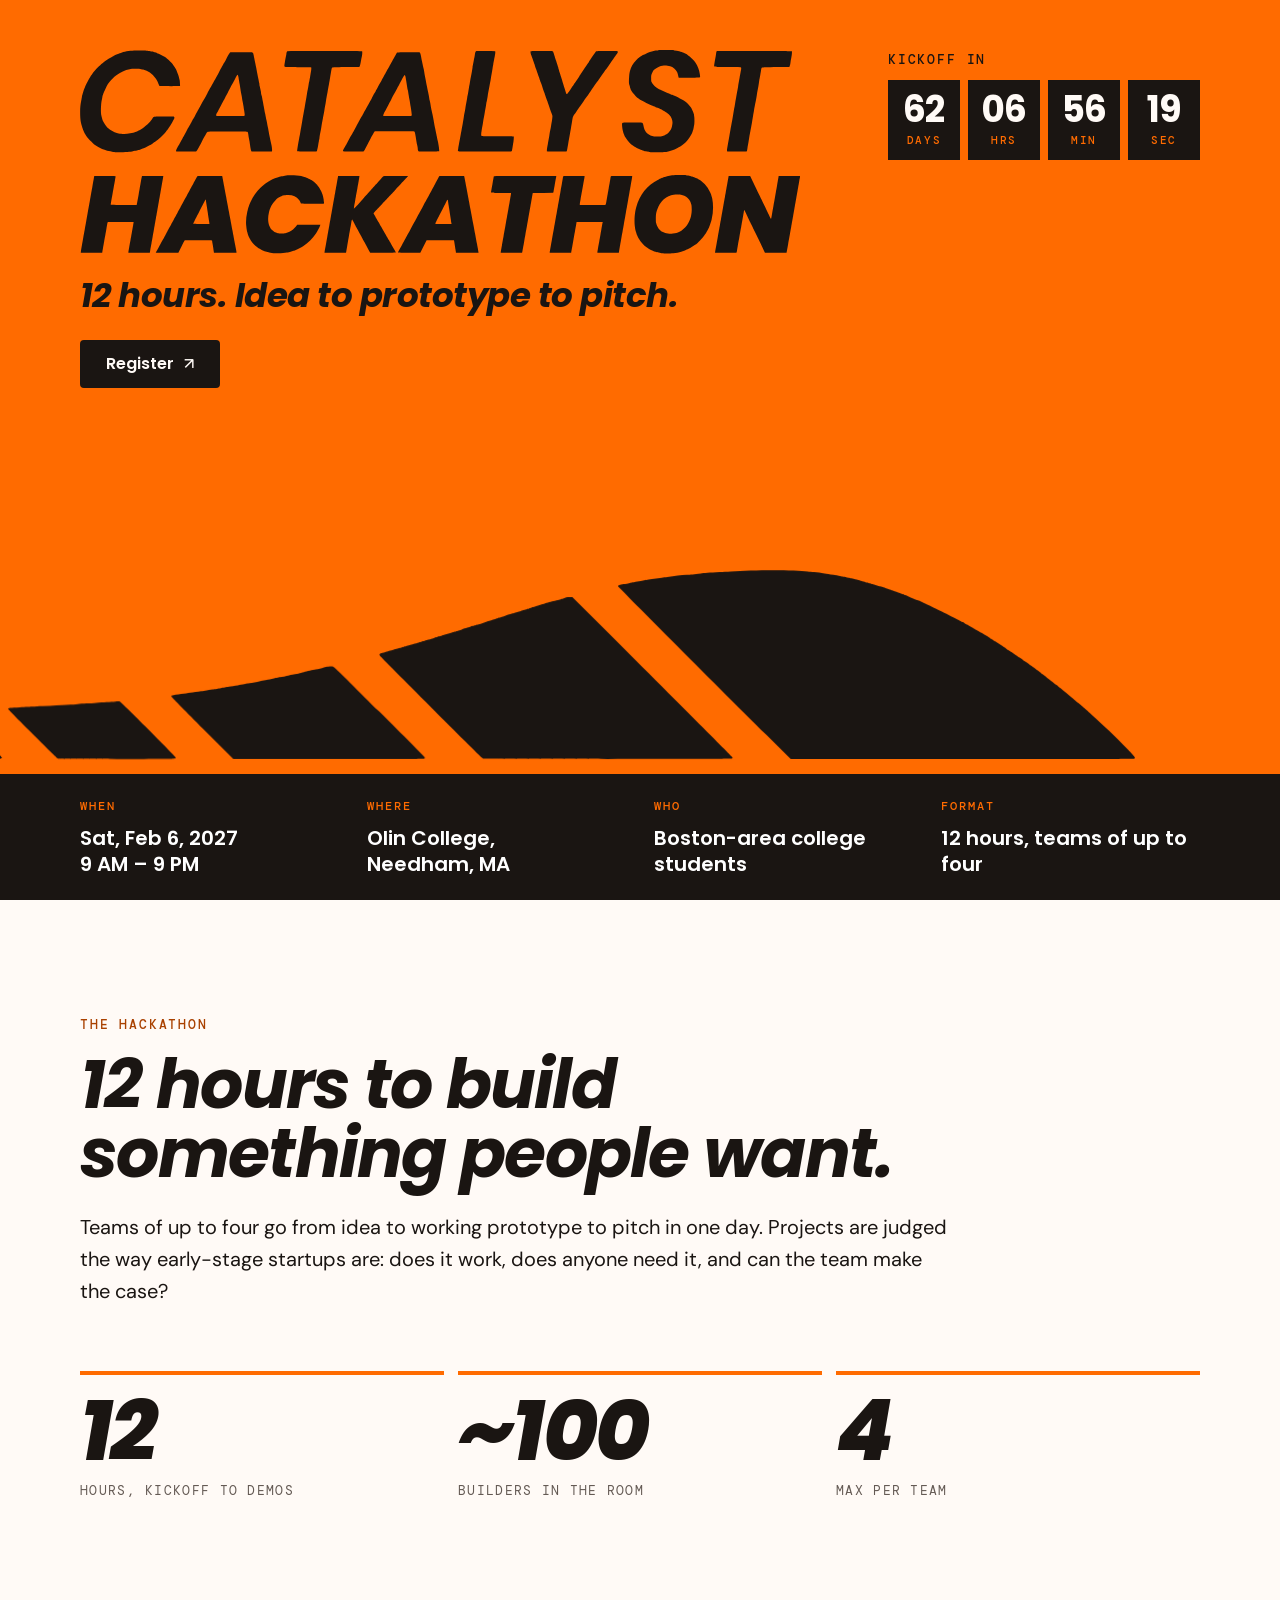
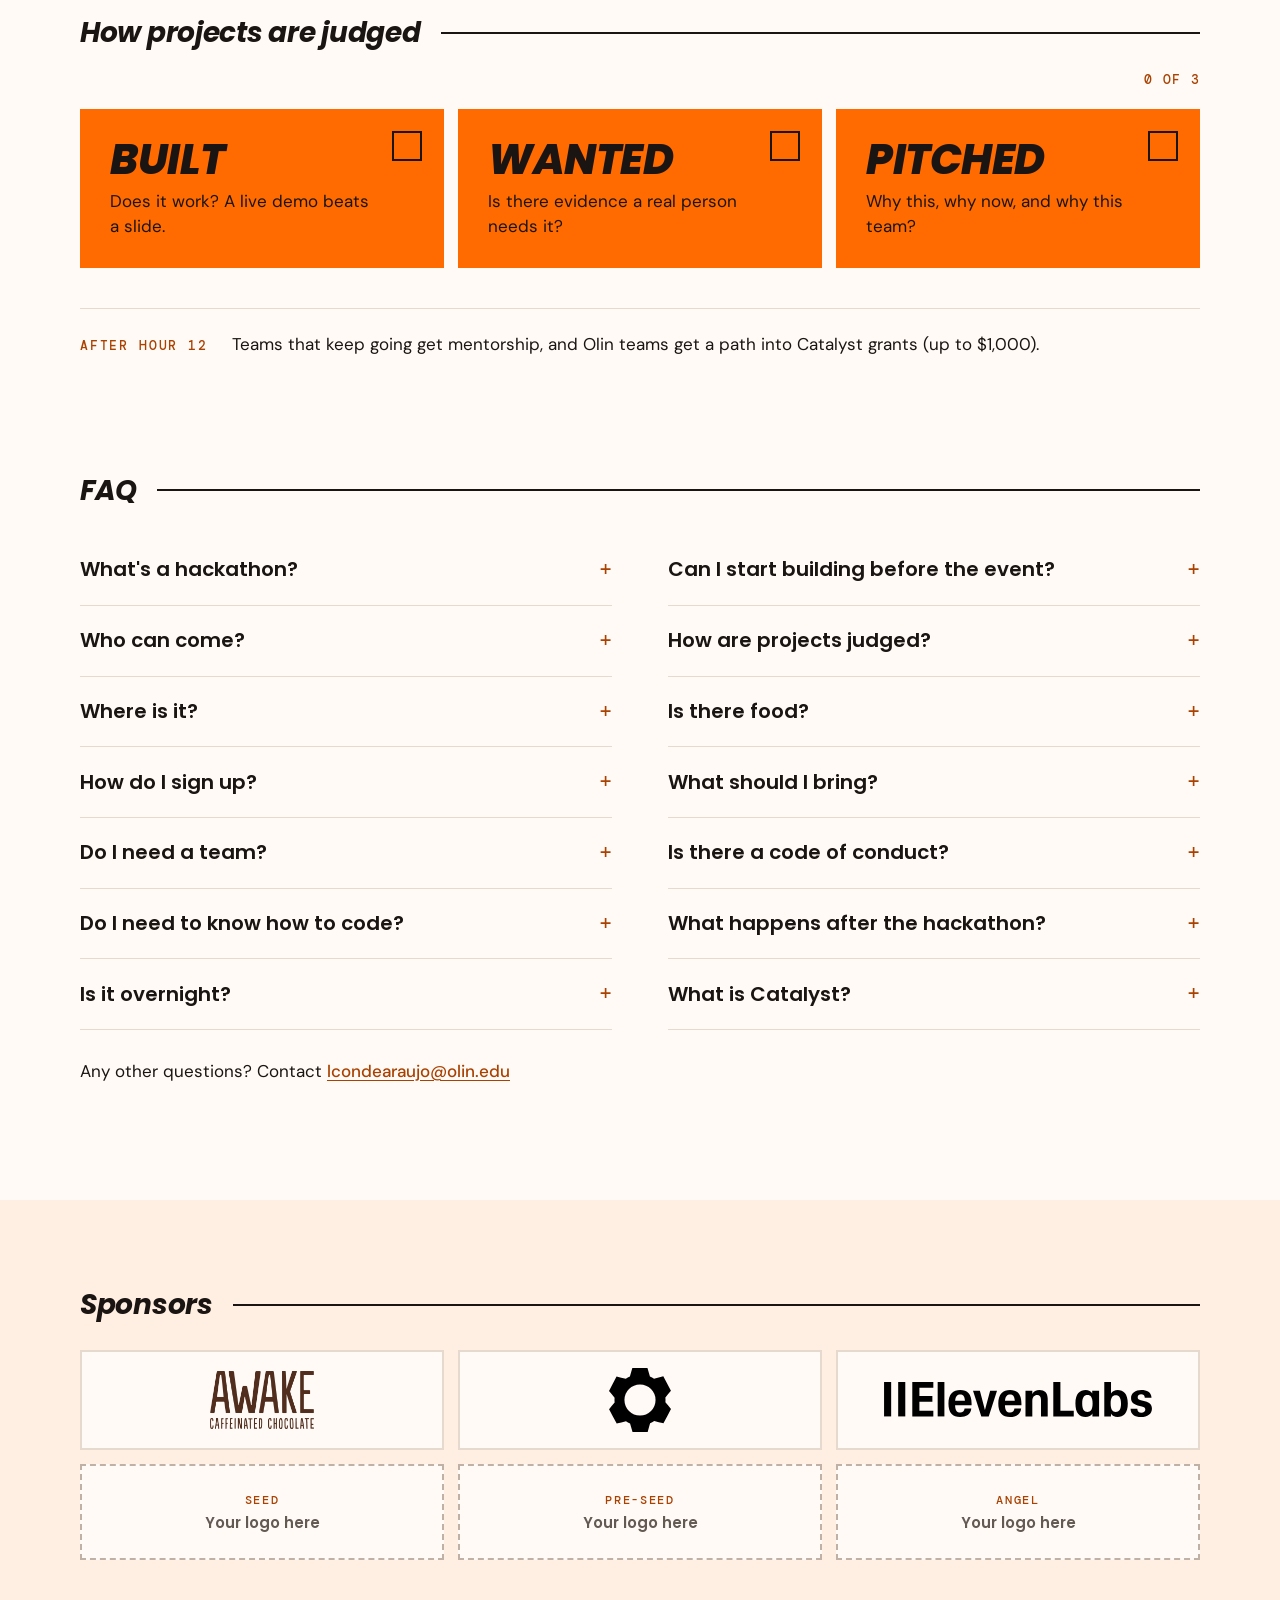
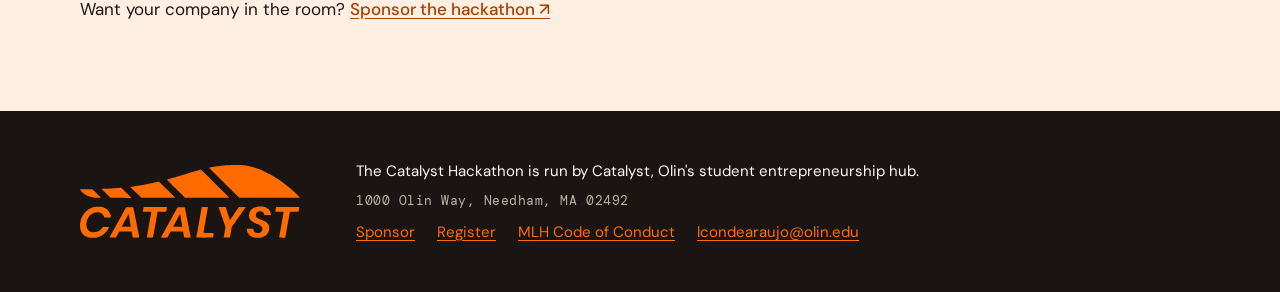
==== hackathon/index.html @ 4ffa0c04 "Sync hackathon folder with catalyst-hack repo Brings in the Oct 15 updates (new sponsors, sponsorshi" ====
<!doctype html>
<html lang="en" class="no-js">
<head>
<meta charset="utf-8">
<script>document.documentElement.classList.remove("no-js");document.documentElement.classList.add("js")</script>
<meta name="viewport" content="width=device-width, initial-scale=1, viewport-fit=cover">
<title>Catalyst Hackathon</title>
<meta name="description" content="Catalyst's first hackathon: 12 hours at Olin College to go from idea to prototype to pitch. Saturday, Feb 6, 2027 in Needham, MA.">
<meta name="theme-color" content="#FF6B00">
<meta property="og:type" content="website">
<meta property="og:title" content="Catalyst Hackathon · Feb 6, 2027 · Olin College">
<meta property="og:description" content="12 hours. Idea to prototype to pitch. Catalyst's first hackathon for Boston-area college students.">
<meta property="og:image" content="https://rcyaon.github.io/catalyst/hackathon/assets/og.png">
<meta name="twitter:card" content="summary_large_image">
<link rel="icon" href="assets/favicon.svg" type="image/svg+xml">
<link rel="apple-touch-icon" href="assets/apple-touch-icon.png">
<link rel="preconnect" href="https://fonts.googleapis.com">
<link rel="preconnect" href="https://fonts.gstatic.com" crossorigin>
<link rel="stylesheet" href="https://fonts.googleapis.com/css2?family=DM+Mono:wght@400;500&family=DM+Sans:opsz,wght@9..40,400;9..40,500;9..40,700&family=Poppins:ital,wght@0,600;0,700;1,600;1,700;1,800&display=swap">
<link rel="stylesheet" href="styles.css">
</head>
<body>
<svg width="0" height="0" style="position:absolute" aria-hidden="true"><symbol id="arc" viewBox="0 0 1799 272"><path fill-rule="evenodd" d="M133.2 271.5C132.4 271.3 130.0 271.1 127.8 271.1C125.7 271.0 122.4 270.8 120.6 270.5C118.8 270.3 115.3 269.8 113.0 269.5C110.7 269.2 107.8 268.8 106.8 268.5C105.7 268.3 103.4 267.8 101.8 267.5C98.4 266.8 95.0 266.1 92.8 265.5C91.9 265.3 90.2 264.8 89.0 264.5C87.8 264.2 86.2 263.7 85.5 263.5C84.8 263.3 83.2 262.8 82.0 262.5C79.1 261.7 74.0 260.1 72.8 259.5C72.2 259.3 70.4 258.6 68.8 258.0C65.4 256.8 52.2 250.3 48.2 248.0C46.9 247.2 45.4 246.3 45.0 246.1C43.0 245.3 33.1 238.3 27.5 233.8C19.2 227.2 9.9 217.6 4.8 210.5C1.8 206.3 -0.3 202.1 0.3 201.5C1.4 200.4 15.1 200.0 55.3 200.0L97.8 200.0L99.8 201.6C103.5 204.7 156.0 256.6 164.7 265.8C170.5 272.0 170.6 272.0 150.8 271.9C142.0 271.9 134.1 271.7 133.2 271.5ZM249.0 271.5C249.0 271.2 248.7 271.0 248.3 271.0C247.9 271.0 232.9 256.3 214.9 238.4C181.8 205.3 177.0 200.4 177.0 199.6C177.0 198.5 180.6 198.1 194.0 197.5C201.8 197.2 210.3 196.9 212.8 196.7C215.2 196.6 221.6 196.2 227.0 196.0C257.9 194.4 271.0 193.7 277.5 193.0C280.1 192.7 285.7 192.3 290.0 192.0C294.3 191.8 300.8 191.3 304.5 191.0C308.2 190.7 314.7 190.3 319.0 190.0C323.3 189.8 329.0 189.4 331.8 189.2C336.0 188.9 337.0 189.0 338.5 189.8C340.7 190.9 415.4 265.5 417.3 268.4C419.8 272.4 427.9 272.0 333.5 272.0C277.5 272.0 249.0 271.8 249.0 271.5ZM457.9 228.5C434.0 204.5 413.9 184.2 413.2 183.2C412.2 182.0 412.0 181.3 412.4 180.9C413.1 180.2 416.1 179.6 422.2 179.0C427.9 178.4 432.5 177.8 436.5 177.0C439.9 176.4 445.4 175.6 451.0 175.0C453.3 174.7 456.8 174.3 458.8 174.0C465.2 173.0 468.2 172.5 471.2 172.0C472.9 171.7 475.7 171.3 477.5 171.0C479.3 170.7 481.9 170.3 483.2 170.0C484.6 169.8 487.2 169.3 489.0 169.0C490.8 168.7 493.5 168.2 495.0 168.0C498.1 167.5 503.2 166.7 507.8 166.0C510.7 165.5 513.1 165.0 518.5 164.0C520.0 163.7 522.7 163.3 524.5 163.0C528.9 162.4 534.3 161.3 540.0 160.0C541.2 159.7 544.6 159.1 547.5 158.5C552.5 157.6 555.1 157.0 559.8 155.9C560.9 155.7 563.1 155.3 564.8 155.0C566.4 154.8 569.0 154.3 570.5 154.0C572.0 153.7 574.3 153.2 575.5 153.0C576.7 152.7 578.8 152.3 580.0 152.0C582.1 151.5 584.0 151.1 590.1 150.0C591.6 149.8 593.6 149.3 594.8 149.0C595.9 148.7 597.6 148.2 598.8 148.0C599.9 147.7 601.6 147.3 602.8 147.0C606.9 145.8 616.0 143.8 619.8 143.2C623.1 142.6 629.1 141.2 630.8 140.5C633.0 139.5 642.2 138.5 644.7 138.9C646.5 139.1 651.6 144.1 711.2 203.6C746.8 239.0 776.1 268.6 776.5 269.2C777.0 270.2 777.0 270.6 776.5 271.2C775.9 271.9 761.4 272.0 638.6 272.0L501.2 272.0L457.9 228.5ZM860.9 271.6C860.8 271.4 859.9 270.6 858.9 269.9C856.1 267.8 713.6 125.5 712.4 123.6C710.6 120.7 711.5 120.1 720.0 118.0C722.0 117.5 728.9 115.7 731.4 115.0C732.3 114.7 733.7 114.3 734.6 114.0C735.5 113.8 736.8 113.4 737.5 113.2C738.2 113.1 739.2 112.7 739.8 112.5C740.3 112.3 741.8 111.8 743.0 111.5C744.2 111.2 745.8 110.7 746.5 110.5C747.2 110.3 748.8 109.8 750.0 109.5C751.2 109.1 753.5 108.5 755.0 108.0C756.5 107.5 758.9 106.8 760.2 106.5C763.3 105.8 766.3 105.0 768.0 104.5C768.7 104.3 770.3 103.8 771.5 103.5C772.7 103.2 774.2 102.7 774.8 102.5C775.3 102.3 777.4 101.6 779.5 101.0C787.4 98.6 789.8 97.9 790.8 97.5C791.3 97.3 792.8 96.8 794.0 96.5C795.2 96.2 796.8 95.7 797.5 95.5C798.2 95.3 799.6 94.9 800.8 94.6C802.4 94.1 813.5 90.8 817.5 89.5C818.2 89.3 819.8 88.8 821.0 88.5C823.7 87.8 824.5 87.5 830.0 85.6C832.3 84.8 835.9 83.6 838.0 83.0C840.1 82.4 842.2 81.7 842.8 81.5C843.3 81.3 844.8 80.8 846.0 80.5C847.2 80.2 848.8 79.7 849.5 79.5C850.2 79.3 851.8 78.8 853.0 78.5C856.0 77.6 858.8 76.8 861.2 75.9C862.4 75.5 864.1 74.9 865.2 74.5C866.4 74.2 867.7 73.8 868.2 73.5C869.4 73.1 874.6 71.5 878.0 70.5C879.2 70.2 880.7 69.7 881.2 69.5C881.8 69.3 883.3 68.8 884.5 68.5C885.7 68.1 889.7 66.9 893.2 65.6C896.8 64.4 900.3 63.3 901.0 63.2C901.7 63.0 902.7 62.7 903.2 62.5C904.2 62.2 905.3 61.8 910.0 60.5C911.2 60.2 913.5 59.5 915.0 59.0C916.5 58.5 918.8 57.9 920.0 57.5C921.2 57.2 922.6 56.7 923.1 56.5C923.6 56.2 924.5 56.0 925.1 56.0C925.8 56.0 926.5 55.8 926.8 55.6C927.0 55.4 928.3 54.9 929.5 54.5C930.7 54.2 932.2 53.7 932.8 53.5C935.8 52.3 946.5 49.0 947.2 49.0C947.7 49.0 948.4 48.8 948.9 48.5C949.4 48.3 951.7 47.6 954.0 47.0C956.3 46.4 959.8 45.5 961.8 44.9C965.4 43.9 967.1 43.4 971.2 42.5C972.6 42.2 974.2 41.7 974.8 41.5C979.2 39.6 981.8 39.0 985.4 39.0L989.2 39.0L1009.1 58.9C1146.6 196.1 1217.6 267.1 1218.7 268.6C1220.0 270.3 1220.0 270.6 1219.3 271.2C1218.7 271.9 1199.4 272.0 1039.8 272.0C941.5 272.0 861.0 271.8 860.9 271.6ZM1268.4 237.2C1190.3 159.7 1055.0 24.1 1055.0 23.3C1055.0 22.1 1057.2 21.2 1063.0 20.3C1065.9 19.8 1069.3 19.2 1070.5 18.9C1071.7 18.7 1073.8 18.3 1075.0 18.0C1076.2 17.8 1078.6 17.3 1080.2 17.0C1083.5 16.3 1086.1 15.9 1091.0 15.0C1092.8 14.7 1095.5 14.2 1097.0 14.0C1101.7 13.2 1111.1 11.8 1117.8 11.0C1120.0 10.7 1123.5 10.3 1125.8 10.0C1136.3 8.7 1145.9 7.6 1153.8 7.0C1159.4 6.6 1164.1 6.1 1174.0 5.0C1178.2 4.5 1186.3 3.9 1201.2 3.0C1205.4 2.7 1212.3 2.3 1216.8 2.0C1251.1 -0.3 1309.1 -0.3 1328.0 2.0C1330.1 2.3 1334.1 2.7 1337.0 3.0C1342.2 3.5 1346.4 4.1 1352.2 5.0C1355.3 5.5 1359.2 6.1 1364.8 7.0C1367.6 7.4 1371.2 8.1 1376.0 9.0C1377.2 9.3 1379.2 9.6 1380.2 9.8C1381.3 9.9 1382.7 10.3 1383.2 10.5C1383.8 10.7 1385.3 11.0 1386.5 11.2C1387.7 11.3 1389.7 11.7 1390.8 12.0C1395.7 13.2 1397.0 13.5 1400.8 14.5C1403.0 15.1 1405.5 15.8 1406.5 16.1C1407.5 16.4 1408.9 16.7 1409.6 16.8C1410.4 17.0 1411.1 17.3 1411.3 17.6C1411.4 17.8 1412.2 18.0 1413.0 18.0C1413.8 18.0 1414.6 18.2 1414.8 18.5C1414.9 18.8 1415.6 19.0 1416.3 19.0C1416.9 19.0 1418.0 19.2 1418.6 19.4C1419.2 19.7 1420.8 20.2 1422.0 20.5C1425.9 21.6 1427.7 22.1 1428.8 22.5C1429.3 22.7 1430.8 23.2 1432.0 23.5C1436.5 24.8 1437.8 25.2 1439.8 26.0C1440.8 26.4 1442.8 27.1 1444.0 27.5C1445.2 27.8 1446.7 28.3 1447.2 28.5C1447.8 28.8 1449.9 29.5 1452.0 30.2C1457.1 31.9 1459.9 32.9 1462.2 34.0C1463.2 34.6 1464.6 35.0 1465.3 35.0C1465.9 35.0 1466.6 35.2 1466.8 35.5C1466.9 35.8 1467.4 36.0 1467.8 36.0C1468.1 36.0 1469.9 36.6 1471.6 37.4C1474.8 38.9 1477.4 40.1 1480.5 41.4C1481.5 41.8 1482.6 42.3 1483.1 42.5C1483.6 42.8 1484.4 43.0 1484.9 43.0C1485.4 43.0 1487.2 43.7 1488.8 44.4C1490.4 45.2 1493.0 46.5 1494.5 47.1C1497.3 48.4 1501.5 50.4 1507.4 53.1C1517.4 57.7 1546.2 72.2 1549.4 74.3C1550.0 74.7 1550.7 75.0 1551.0 75.0C1551.3 75.0 1552.6 75.7 1553.8 76.5C1554.9 77.3 1556.1 78.0 1556.3 78.0C1556.4 78.0 1557.2 78.4 1557.9 78.9C1558.7 79.4 1561.0 80.8 1563.2 82.0C1565.5 83.2 1567.5 84.3 1567.8 84.5C1568.0 84.7 1569.1 85.4 1570.1 85.9C1574.4 88.3 1575.5 89.0 1577.3 90.1C1578.4 90.8 1580.3 91.9 1581.5 92.6C1586.8 95.5 1587.8 96.2 1589.2 97.2C1590.1 97.7 1590.8 98.4 1590.9 98.6C1591.0 98.8 1591.3 99.0 1591.6 99.0C1591.8 99.0 1593.4 99.9 1595.0 101.0C1596.6 102.1 1598.2 103.0 1598.5 103.0C1598.8 103.0 1599.0 103.2 1599.0 103.4C1599.0 103.6 1599.6 104.1 1600.4 104.5C1602.4 105.6 1613.4 112.9 1614.6 114.0C1615.2 114.6 1615.9 115.0 1616.1 115.0C1616.4 115.0 1617.6 115.7 1618.8 116.5C1619.9 117.3 1621.1 118.0 1621.3 118.0C1621.4 118.0 1621.9 118.3 1622.2 118.6C1622.8 119.2 1628.7 123.3 1632.8 126.0C1635.9 128.1 1638.8 130.2 1638.9 130.6C1639.0 130.8 1639.3 131.0 1639.6 131.0C1640.0 131.0 1643.8 133.5 1645.2 134.6C1645.5 134.9 1647.8 136.5 1650.2 138.3C1652.7 140.1 1655.3 142.0 1656.0 142.5C1656.7 143.0 1658.7 144.5 1660.5 145.8C1662.3 147.1 1663.9 148.3 1664.0 148.5C1664.1 148.7 1665.0 149.3 1666.0 150.0C1667.0 150.7 1669.5 152.6 1671.5 154.2C1673.6 155.9 1676.1 157.8 1677.0 158.5C1678.5 159.7 1683.8 163.8 1685.5 165.2C1685.9 165.5 1687.3 166.5 1688.5 167.5C1689.7 168.5 1690.9 169.4 1691.0 169.5C1691.1 169.7 1693.0 171.2 1695.2 173.0C1699.2 176.2 1704.2 180.4 1709.6 185.1C1711.2 186.5 1713.0 188.0 1713.6 188.4C1714.2 188.8 1714.9 189.3 1715.0 189.5C1715.1 189.6 1716.0 190.4 1717.0 191.1C1718.0 191.8 1719.5 193.2 1720.5 194.1C1721.5 195.0 1723.3 196.5 1724.5 197.5C1725.7 198.4 1727.3 199.8 1728.0 200.5C1728.7 201.2 1730.3 202.6 1731.5 203.7C1732.7 204.8 1735.2 207.0 1737.0 208.7C1738.8 210.4 1742.2 213.4 1744.5 215.5C1760.3 229.4 1796.5 265.4 1798.4 269.1C1799.0 270.3 1799.0 270.5 1798.4 271.2C1797.6 271.9 1773.9 272.0 1550.5 272.0L1303.5 272.0L1268.4 237.2Z"/></symbol></svg>
<a class="skip" href="#main">Skip to content</a>

<header class="topbar topbar--reveal" id="topbar">
  <div class="wrap">
    <a class="brand" href="./" aria-label="Catalyst Hackathon home"><img src="assets/catalyst-lockup-horizontal.svg" width="3743" height="272" alt=""></a>
    <nav class="nav" aria-label="Main">
      <button class="nav-toggle js-only" id="nav-toggle" type="button" aria-expanded="false" aria-controls="nav-links"><span class="sr-only">Menu</span><span class="nav-toggle-bars" aria-hidden="true"></span></button>
      <div class="nav-links" id="nav-links">
        <a href="#about">About</a>
        <a href="#judging">Judging</a>
        <a href="#faq">FAQ</a>
        <a href="#sponsors">Sponsors</a>
      </div>
      <a class="btn btn--ink" href="register">Register <span class="arrow-out" aria-hidden="true">↗</span></a>
      <!-- MLH trust badge: if MLH sends you a badge snippet, paste it inside this div. -->
      <div class="mlh-badge-slot"></div>
    </nav>
  </div>
</header>

<main id="main">
  <div class="cover" id="cover">
  <section class="hero" aria-labelledby="hero-title">
    <div class="wrap">
      <div class="hero-copy">
        <h1 class="hero-title" id="hero-title"><img src="assets/hero-title.svg" width="1814" height="516" alt="Catalyst Hackathon"></h1>
        <p class="hero-tag">12 hours. Idea to prototype to pitch.</p>
        <div class="hero-ctas">
          <a class="btn btn--ink" href="register">Register <span class="arrow-out" aria-hidden="true">↗</span></a>
        </div>
      </div>
      <p class="countdown" id="countdown" hidden aria-live="off"></p>
    </div>
    <svg class="hero-track" id="hero-track" viewBox="0 0 1799 272" aria-hidden="true" focusable="false"><path class="tp" style="--i:0" fill-rule="evenodd" d="M133.2 271.5C132.4 271.3 130.0 271.1 127.8 271.1C125.7 271.0 122.4 270.8 120.6 270.5C118.8 270.3 115.3 269.8 113.0 269.5C110.7 269.2 107.8 268.8 106.8 268.5C105.7 268.3 103.4 267.8 101.8 267.5C98.4 266.8 95.0 266.1 92.8 265.5C91.9 265.3 90.2 264.8 89.0 264.5C87.8 264.2 86.2 263.7 85.5 263.5C84.8 263.3 83.2 262.8 82.0 262.5C79.1 261.7 74.0 260.1 72.8 259.5C72.2 259.3 70.4 258.6 68.8 258.0C65.4 256.8 52.2 250.3 48.2 248.0C46.9 247.2 45.4 246.3 45.0 246.1C43.0 245.3 33.1 238.3 27.5 233.8C19.2 227.2 9.9 217.6 4.8 210.5C1.8 206.3 -0.3 202.1 0.3 201.5C1.4 200.4 15.1 200.0 55.3 200.0L97.8 200.0L99.8 201.6C103.5 204.7 156.0 256.6 164.7 265.8C170.5 272.0 170.6 272.0 150.8 271.9C142.0 271.9 134.1 271.7 133.2 271.5Z"/><path class="tp" style="--i:1" fill-rule="evenodd" d="M249.0 271.5C249.0 271.2 248.7 271.0 248.3 271.0C247.9 271.0 232.9 256.3 214.9 238.4C181.8 205.3 177.0 200.4 177.0 199.6C177.0 198.5 180.6 198.1 194.0 197.5C201.8 197.2 210.3 196.9 212.8 196.7C215.2 196.6 221.6 196.2 227.0 196.0C257.9 194.4 271.0 193.7 277.5 193.0C280.1 192.7 285.7 192.3 290.0 192.0C294.3 191.8 300.8 191.3 304.5 191.0C308.2 190.7 314.7 190.3 319.0 190.0C323.3 189.8 329.0 189.4 331.8 189.2C336.0 188.9 337.0 189.0 338.5 189.8C340.7 190.9 415.4 265.5 417.3 268.4C419.8 272.4 427.9 272.0 333.5 272.0C277.5 272.0 249.0 271.8 249.0 271.5Z"/><path class="tp" style="--i:2" fill-rule="evenodd" d="M457.9 228.5C434.0 204.5 413.9 184.2 413.2 183.2C412.2 182.0 412.0 181.3 412.4 180.9C413.1 180.2 416.1 179.6 422.2 179.0C427.9 178.4 432.5 177.8 436.5 177.0C439.9 176.4 445.4 175.6 451.0 175.0C453.3 174.7 456.8 174.3 458.8 174.0C465.2 173.0 468.2 172.5 471.2 172.0C472.9 171.7 475.7 171.3 477.5 171.0C479.3 170.7 481.9 170.3 483.2 170.0C484.6 169.8 487.2 169.3 489.0 169.0C490.8 168.7 493.5 168.2 495.0 168.0C498.1 167.5 503.2 166.7 507.8 166.0C510.7 165.5 513.1 165.0 518.5 164.0C520.0 163.7 522.7 163.3 524.5 163.0C528.9 162.4 534.3 161.3 540.0 160.0C541.2 159.7 544.6 159.1 547.5 158.5C552.5 157.6 555.1 157.0 559.8 155.9C560.9 155.7 563.1 155.3 564.8 155.0C566.4 154.8 569.0 154.3 570.5 154.0C572.0 153.7 574.3 153.2 575.5 153.0C576.7 152.7 578.8 152.3 580.0 152.0C582.1 151.5 584.0 151.1 590.1 150.0C591.6 149.8 593.6 149.3 594.8 149.0C595.9 148.7 597.6 148.2 598.8 148.0C599.9 147.7 601.6 147.3 602.8 147.0C606.9 145.8 616.0 143.8 619.8 143.2C623.1 142.6 629.1 141.2 630.8 140.5C633.0 139.5 642.2 138.5 644.7 138.9C646.5 139.1 651.6 144.1 711.2 203.6C746.8 239.0 776.1 268.6 776.5 269.2C777.0 270.2 777.0 270.6 776.5 271.2C775.9 271.9 761.4 272.0 638.6 272.0L501.2 272.0L457.9 228.5Z"/><path class="tp" style="--i:3" fill-rule="evenodd" d="M860.9 271.6C860.8 271.4 859.9 270.6 858.9 269.9C856.1 267.8 713.6 125.5 712.4 123.6C710.6 120.7 711.5 120.1 720.0 118.0C722.0 117.5 728.9 115.7 731.4 115.0C732.3 114.7 733.7 114.3 734.6 114.0C735.5 113.8 736.8 113.4 737.5 113.2C738.2 113.1 739.2 112.7 739.8 112.5C740.3 112.3 741.8 111.8 743.0 111.5C744.2 111.2 745.8 110.7 746.5 110.5C747.2 110.3 748.8 109.8 750.0 109.5C751.2 109.1 753.5 108.5 755.0 108.0C756.5 107.5 758.9 106.8 760.2 106.5C763.3 105.8 766.3 105.0 768.0 104.5C768.7 104.3 770.3 103.8 771.5 103.5C772.7 103.2 774.2 102.7 774.8 102.5C775.3 102.3 777.4 101.6 779.5 101.0C787.4 98.6 789.8 97.9 790.8 97.5C791.3 97.3 792.8 96.8 794.0 96.5C795.2 96.2 796.8 95.7 797.5 95.5C798.2 95.3 799.6 94.9 800.8 94.6C802.4 94.1 813.5 90.8 817.5 89.5C818.2 89.3 819.8 88.8 821.0 88.5C823.7 87.8 824.5 87.5 830.0 85.6C832.3 84.8 835.9 83.6 838.0 83.0C840.1 82.4 842.2 81.7 842.8 81.5C843.3 81.3 844.8 80.8 846.0 80.5C847.2 80.2 848.8 79.7 849.5 79.5C850.2 79.3 851.8 78.8 853.0 78.5C856.0 77.6 858.8 76.8 861.2 75.9C862.4 75.5 864.1 74.9 865.2 74.5C866.4 74.2 867.7 73.8 868.2 73.5C869.4 73.1 874.6 71.5 878.0 70.5C879.2 70.2 880.7 69.7 881.2 69.5C881.8 69.3 883.3 68.8 884.5 68.5C885.7 68.1 889.7 66.9 893.2 65.6C896.8 64.4 900.3 63.3 901.0 63.2C901.7 63.0 902.7 62.7 903.2 62.5C904.2 62.2 905.3 61.8 910.0 60.5C911.2 60.2 913.5 59.5 915.0 59.0C916.5 58.5 918.8 57.9 920.0 57.5C921.2 57.2 922.6 56.7 923.1 56.5C923.6 56.2 924.5 56.0 925.1 56.0C925.8 56.0 926.5 55.8 926.8 55.6C927.0 55.4 928.3 54.9 929.5 54.5C930.7 54.2 932.2 53.7 932.8 53.5C935.8 52.3 946.5 49.0 947.2 49.0C947.7 49.0 948.4 48.8 948.9 48.5C949.4 48.3 951.7 47.6 954.0 47.0C956.3 46.4 959.8 45.5 961.8 44.9C965.4 43.9 967.1 43.4 971.2 42.5C972.6 42.2 974.2 41.7 974.8 41.5C979.2 39.6 981.8 39.0 985.4 39.0L989.2 39.0L1009.1 58.9C1146.6 196.1 1217.6 267.1 1218.7 268.6C1220.0 270.3 1220.0 270.6 1219.3 271.2C1218.7 271.9 1199.4 272.0 1039.8 272.0C941.5 272.0 861.0 271.8 860.9 271.6Z"/><path class="tp" style="--i:4" fill-rule="evenodd" d="M1268.4 237.2C1190.3 159.7 1055.0 24.1 1055.0 23.3C1055.0 22.1 1057.2 21.2 1063.0 20.3C1065.9 19.8 1069.3 19.2 1070.5 18.9C1071.7 18.7 1073.8 18.3 1075.0 18.0C1076.2 17.8 1078.6 17.3 1080.2 17.0C1083.5 16.3 1086.1 15.9 1091.0 15.0C1092.8 14.7 1095.5 14.2 1097.0 14.0C1101.7 13.2 1111.1 11.8 1117.8 11.0C1120.0 10.7 1123.5 10.3 1125.8 10.0C1136.3 8.7 1145.9 7.6 1153.8 7.0C1159.4 6.6 1164.1 6.1 1174.0 5.0C1178.2 4.5 1186.3 3.9 1201.2 3.0C1205.4 2.7 1212.3 2.3 1216.8 2.0C1251.1 -0.3 1309.1 -0.3 1328.0 2.0C1330.1 2.3 1334.1 2.7 1337.0 3.0C1342.2 3.5 1346.4 4.1 1352.2 5.0C1355.3 5.5 1359.2 6.1 1364.8 7.0C1367.6 7.4 1371.2 8.1 1376.0 9.0C1377.2 9.3 1379.2 9.6 1380.2 9.8C1381.3 9.9 1382.7 10.3 1383.2 10.5C1383.8 10.7 1385.3 11.0 1386.5 11.2C1387.7 11.3 1389.7 11.7 1390.8 12.0C1395.7 13.2 1397.0 13.5 1400.8 14.5C1403.0 15.1 1405.5 15.8 1406.5 16.1C1407.5 16.4 1408.9 16.7 1409.6 16.8C1410.4 17.0 1411.1 17.3 1411.3 17.6C1411.4 17.8 1412.2 18.0 1413.0 18.0C1413.8 18.0 1414.6 18.2 1414.8 18.5C1414.9 18.8 1415.6 19.0 1416.3 19.0C1416.9 19.0 1418.0 19.2 1418.6 19.4C1419.2 19.7 1420.8 20.2 1422.0 20.5C1425.9 21.6 1427.7 22.1 1428.8 22.5C1429.3 22.7 1430.8 23.2 1432.0 23.5C1436.5 24.8 1437.8 25.2 1439.8 26.0C1440.8 26.4 1442.8 27.1 1444.0 27.5C1445.2 27.8 1446.7 28.3 1447.2 28.5C1447.8 28.8 1449.9 29.5 1452.0 30.2C1457.1 31.9 1459.9 32.9 1462.2 34.0C1463.2 34.6 1464.6 35.0 1465.3 35.0C1465.9 35.0 1466.6 35.2 1466.8 35.5C1466.9 35.8 1467.4 36.0 1467.8 36.0C1468.1 36.0 1469.9 36.6 1471.6 37.4C1474.8 38.9 1477.4 40.1 1480.5 41.4C1481.5 41.8 1482.6 42.3 1483.1 42.5C1483.6 42.8 1484.4 43.0 1484.9 43.0C1485.4 43.0 1487.2 43.7 1488.8 44.4C1490.4 45.2 1493.0 46.5 1494.5 47.1C1497.3 48.4 1501.5 50.4 1507.4 53.1C1517.4 57.7 1546.2 72.2 1549.4 74.3C1550.0 74.7 1550.7 75.0 1551.0 75.0C1551.3 75.0 1552.6 75.7 1553.8 76.5C1554.9 77.3 1556.1 78.0 1556.3 78.0C1556.4 78.0 1557.2 78.4 1557.9 78.9C1558.7 79.4 1561.0 80.8 1563.2 82.0C1565.5 83.2 1567.5 84.3 1567.8 84.5C1568.0 84.7 1569.1 85.4 1570.1 85.9C1574.4 88.3 1575.5 89.0 1577.3 90.1C1578.4 90.8 1580.3 91.9 1581.5 92.6C1586.8 95.5 1587.8 96.2 1589.2 97.2C1590.1 97.7 1590.8 98.4 1590.9 98.6C1591.0 98.8 1591.3 99.0 1591.6 99.0C1591.8 99.0 1593.4 99.9 1595.0 101.0C1596.6 102.1 1598.2 103.0 1598.5 103.0C1598.8 103.0 1599.0 103.2 1599.0 103.4C1599.0 103.6 1599.6 104.1 1600.4 104.5C1602.4 105.6 1613.4 112.9 1614.6 114.0C1615.2 114.6 1615.9 115.0 1616.1 115.0C1616.4 115.0 1617.6 115.7 1618.8 116.5C1619.9 117.3 1621.1 118.0 1621.3 118.0C1621.4 118.0 1621.9 118.3 1622.2 118.6C1622.8 119.2 1628.7 123.3 1632.8 126.0C1635.9 128.1 1638.8 130.2 1638.9 130.6C1639.0 130.8 1639.3 131.0 1639.6 131.0C1640.0 131.0 1643.8 133.5 1645.2 134.6C1645.5 134.9 1647.8 136.5 1650.2 138.3C1652.7 140.1 1655.3 142.0 1656.0 142.5C1656.7 143.0 1658.7 144.5 1660.5 145.8C1662.3 147.1 1663.9 148.3 1664.0 148.5C1664.1 148.7 1665.0 149.3 1666.0 150.0C1667.0 150.7 1669.5 152.6 1671.5 154.2C1673.6 155.9 1676.1 157.8 1677.0 158.5C1678.5 159.7 1683.8 163.8 1685.5 165.2C1685.9 165.5 1687.3 166.5 1688.5 167.5C1689.7 168.5 1690.9 169.4 1691.0 169.5C1691.1 169.7 1693.0 171.2 1695.2 173.0C1699.2 176.2 1704.2 180.4 1709.6 185.1C1711.2 186.5 1713.0 188.0 1713.6 188.4C1714.2 188.8 1714.9 189.3 1715.0 189.5C1715.1 189.6 1716.0 190.4 1717.0 191.1C1718.0 191.8 1719.5 193.2 1720.5 194.1C1721.5 195.0 1723.3 196.5 1724.5 197.5C1725.7 198.4 1727.3 199.8 1728.0 200.5C1728.7 201.2 1730.3 202.6 1731.5 203.7C1732.7 204.8 1735.2 207.0 1737.0 208.7C1738.8 210.4 1742.2 213.4 1744.5 215.5C1760.3 229.4 1796.5 265.4 1798.4 269.1C1799.0 270.3 1799.0 270.5 1798.4 271.2C1797.6 271.9 1773.9 272.0 1550.5 272.0L1303.5 272.0L1268.4 237.2Z"/></svg>
  </section>

  <section class="facts" aria-label="Event details">
    <div class="wrap">
      <dl>
        <div><dt>When</dt><dd>Sat, Feb 6, 2027<br>9 AM – 9 PM</dd></div>
        <div><dt>Where</dt><dd>Olin College,<br>Needham, MA</dd></div>
        <div><dt>Who</dt><dd>Boston-area college students</dd></div>
        <div><dt>Format</dt><dd>12 hours, teams of up to four</dd></div>
      </dl>
    </div>
  </section>
  </div>

  <section class="section" id="about" aria-labelledby="about-title">
    <div class="wrap">
      <div class="section-head">
        <p class="eyebrow">The hackathon</p>
        <h2 class="display" id="about-title">12 hours to build something people want.</h2>
        <p class="lead">Teams of up to four go from idea to working prototype to pitch in one day. Projects are judged the way early-stage startups are: does it work, does anyone need it, and can the team make the case?</p>
      </div>

      <ul class="stats">
        <li><strong class="stat-num">12</strong><span class="stat-label">Hours, kickoff to demos</span></li>
        <li><strong class="stat-num">~100</strong><span class="stat-label">Builders in the room</span></li>
        <li><strong class="stat-num">4</strong><span class="stat-label">Max per team</span></li>
      </ul>
    </div>
  </section>

  <section class="section" id="judging" aria-labelledby="judging-title">
    <div class="wrap">
      <h2 class="rule-head" id="judging-title">How projects are judged</h2>
      <div class="gut js-only"><span class="gut-score" id="gut-score" aria-live="polite">0 of 3</span></div>
      <ul class="criteria" id="criteria">
        <li><button class="crit" type="button" aria-pressed="false"><span class="crit-title">Built</span><span class="crit-text">Does it work? A live demo beats a slide.</span><span class="crit-box" aria-hidden="true"><svg viewBox="0 0 24 24"><path d="M4 12.5l5 5L20 6.5"/></svg></span></button></li>
        <li><button class="crit" type="button" aria-pressed="false"><span class="crit-title">Wanted</span><span class="crit-text">Is there evidence a real person needs it?</span><span class="crit-box" aria-hidden="true"><svg viewBox="0 0 24 24"><path d="M4 12.5l5 5L20 6.5"/></svg></span></button></li>
        <li><button class="crit" type="button" aria-pressed="false"><span class="crit-title">Pitched</span><span class="crit-text">Why this, why now, and why this team?</span><span class="crit-box" aria-hidden="true"><svg viewBox="0 0 24 24"><path d="M4 12.5l5 5L20 6.5"/></svg></span></button></li>
      </ul>
      <div class="after">
        <p class="eyebrow">After hour 12</p>
        <p>Teams that keep going get mentorship, and Olin teams get a path into Catalyst grants (up to $1,000).</p>
      </div>
    </div>
  </section>

  <section class="section" id="faq" aria-labelledby="faq-title">
    <div class="wrap">
      <h2 class="rule-head" id="faq-title">FAQ</h2>
      <div class="faq-cols">
        <div class="faq">
          <details><summary>What's a hackathon?</summary><p>A one-day build sprint. You team up, pick a problem, build a working prototype, and demo it at the end. Here that's 12 hours, kickoff to demos.</p></details>
          <details><summary>Who can come?</summary><p>College students in the Boston area. There's room for about 100 builders.</p></details>
          <details><summary>Where is it?</summary><p>Olin College, 1000 Olin Way, Needham, MA 02492. <a href="https://www.google.com/maps/search/?api=1&amp;query=Olin+College+of+Engineering%2C+1000+Olin+Way%2C+Needham%2C+MA+02492" target="_blank" rel="noopener">Get directions</a>.</p></details>
          <details><summary>How do I sign up?</summary><p>Fill out the <a href="register">registration form</a>. We'll email registered builders with details before the event.</p></details>
          <details><summary>Do I need a team?</summary><p>No. Teams form around a problem at kickoff, so you can come solo and find people there. Teams max out at four.</p></details>
          <details><summary>Do I need to know how to code?</summary><p>No. Projects are judged on whether they work, whether someone needs them, and how well the team makes the case. Teams need builders, designers, and people who can talk to users.</p></details>
          <details><summary>Is it overnight?</summary><p>No. It runs 9 AM to 9 PM on Saturday, Feb 6, 2027.</p></details>
        </div>
        <div class="faq">
          <details><summary>Can I start building before the event?</summary><p>Come with ideas, but projects are built during the 12 hours, from kickoff to demos.</p></details>
          <details><summary>How are projects judged?</summary><p>Built, Wanted, Pitched: does it work, does a real person need it, and can your team make the case? Finalists pitch to founders, investors, and sponsor judges.</p></details>
          <details><summary>Is there food?</summary><p>Yes. Food is provided through the day.</p></details>
          <details><summary>What should I bring?</summary><p>A laptop, a charger, and any hardware you want to build with.</p></details>
          <details><summary>Is there a code of conduct?</summary><p>Yes. Everyone at the event follows the <a href="https://github.com/MLH/mlh-policies/blob/main/code-of-conduct.md" target="_blank" rel="noopener">MLH Code of Conduct</a>.</p></details>
          <details><summary>What happens after the hackathon?</summary><p>Teams that keep going get mentorship from Catalyst, and Olin teams get a path into Catalyst grants of up to $1,000.</p></details>
          <details><summary>What is Catalyst?</summary><p>Catalyst is Olin's student-run founder hub. It gives grants up to $1,000, runs mentorship, and hosts workshops on talking to users.</p></details>
        </div>
      </div>
      <p class="faq-more">Any other questions? Contact <a href="mailto:lcondearaujo@olin.edu">lcondearaujo@olin.edu</a></p>
    </div>
  </section>

  <section class="section sponsors" id="sponsors" aria-labelledby="sponsors-title">
    <div class="wrap">
      <h2 class="rule-head" id="sponsors-title">Sponsors</h2>
      <!-- Sponsor wall: when a sponsor confirms, swap a slot's two spans for
           <img src="assets/sponsors/NAME.svg" alt="Company name"> and point the link at their site. -->
      <div class="sponsor-wall">
        <div class="sponsor-row sponsor-row--sm">
          <a class="sponsor-slot sponsor-slot--filled" href="https://awakechocolate.com" target="_blank" rel="noopener"><img src="assets/sponsors/awake-brown.png" width="800" height="439" alt="Awake Caffeinated Chocolate"></a>
          <a class="sponsor-slot sponsor-slot--filled" href="https://www.mechanize.work" target="_blank" rel="noopener" style="padding-block:8px"><img src="assets/sponsors/mechanize.svg" width="300" height="310" alt="Mechanize" style="width:auto;height:80px;max-height:none"></a>
          <a class="sponsor-slot sponsor-slot--filled" href="https://elevenlabs.io" target="_blank" rel="noopener"><img src="assets/sponsors/elevenlabs.svg" width="694" height="90" alt="ElevenLabs"></a>
        </div>
        <div class="sponsor-row sponsor-row--sm">
          <a class="sponsor-slot" href="sponsor"><span class="slot-tier">Seed</span><span class="slot-text">Your logo here</span></a>
          <a class="sponsor-slot" href="sponsor"><span class="slot-tier">Pre-Seed</span><span class="slot-text">Your logo here</span></a>
          <a class="sponsor-slot" href="sponsor"><span class="slot-tier">Angel</span><span class="slot-text">Your logo here</span></a>
        </div>
      </div>
      <p class="faq-more">Want your company in the room? <a href="sponsor.html">Sponsor the hackathon ↗</a></p>
    </div>
  </section>
</main>

<footer class="footer">
  <div class="wrap">
    <img src="assets/catalyst-lockup-orange.svg" width="1800" height="604" alt="Catalyst">
    <div class="footer-meta">
      <p style="margin:0">The Catalyst Hackathon is run by Catalyst, Olin's student entrepreneurship hub.</p>
      <p class="mono" style="margin:0">1000 Olin Way, Needham, MA 02492</p>
      <div class="footer-links">
        <a href="sponsor.html">Sponsor</a>
        <a href="register.html">Register</a>
        <a href="https://github.com/MLH/mlh-policies/blob/main/code-of-conduct.md" target="_blank" rel="noopener">MLH Code of Conduct</a>
        <a href="mailto:lcondearaujo@olin.edu">lcondearaujo@olin.edu</a>
      </div>
    </div>
  </div>
</footer>

<script src="site.js" defer></script>
</body>
</html>
---- hackathon/styles.css ----
/* Catalyst Hackathon
   Layout: a hacker-facing event page (index), the registration form, and the
   sponsorship prospectus (sponsor). Cream pages, an orange cover-style hero
   with the ink "track" (the Catalyst arc, scaled up) and an ink facts band;
   mono labels, italic Poppins display, DM Sans for reading. */
:root {
  color-scheme: light;
  --orange: #FF6B00;        /* brand field */
  --orange-deep: #A94100;   /* orange text on cream */
  --ink: #1A1512;           /* type, track, bands */
  --ink-soft: #645A54;      /* secondary text */
  --cream: #FFFAF6;         /* page */
  --tint: #FFEFE2;          /* soft orange wash */
  --line: #E6D9CE;          /* hairlines on cream */
  --line-strong: #BFB1A6;   /* input borders */
  --white: #FFFFFF;
  --error: #B42318;

  --f-display: "Poppins", "Avenir Next", "Segoe UI", system-ui, sans-serif;
  --f-body: "DM Sans", "Helvetica Neue", Arial, system-ui, sans-serif;
  --f-mono: "DM Mono", ui-monospace, "SFMono-Regular", Menlo, Consolas, monospace;

  --wrap: 1120px;
  --gutter: clamp(16px, 4vw, 40px);
  --radius: 4px;
}

*, *::before, *::after { box-sizing: border-box; }
[hidden] { display: none !important; }
html { -webkit-text-size-adjust: 100%; scroll-behavior: smooth; }
@media (prefers-reduced-motion: reduce) { html { scroll-behavior: auto; } * { transition: none !important; animation: none !important; } }
body {
  margin: 0;
  background: var(--cream);
  color: var(--ink);
  font-family: var(--f-body);
  font-size: 17px;
  line-height: 1.6;
  font-optical-sizing: auto;
}
img, svg { max-width: 100%; }
a { color: inherit; }
:focus-visible { outline: 3px solid var(--orange); outline-offset: 3px; }

.wrap { width: 100%; max-width: calc(var(--wrap) + 2 * var(--gutter)); margin-inline: auto; padding-inline: var(--gutter); }
.sr-only { position: absolute; width: 1px; height: 1px; padding: 0; margin: -1px; overflow: hidden; clip: rect(0 0 0 0); white-space: nowrap; border: 0; }
.skip { position: absolute; left: 12px; top: -60px; z-index: 50; background: var(--ink); color: var(--cream); padding: 10px 14px; border-radius: var(--radius); }
.skip:focus { top: 12px; }

/* ---------- type ---------- */
.eyebrow {
  margin: 0 0 14px;
  font-family: var(--f-mono);
  font-size: 13px;
  font-weight: 500;
  letter-spacing: 0.14em;
  text-transform: uppercase;
  color: var(--orange-deep);
}
.eyebrow--ink { color: var(--ink); }
.display {
  margin: 0;
  font-family: var(--f-display);
  font-style: italic;
  font-weight: 700;
  font-size: clamp(38px, 6vw, 68px);
  line-height: 1.02;
  letter-spacing: -0.025em;
  text-wrap: balance;
}
.rule-head {
  display: flex; align-items: center; gap: 20px;
  margin: 0 0 28px;
  font-family: var(--f-display); font-style: italic; font-weight: 700;
  font-size: clamp(22px, 2.6vw, 28px); line-height: 1.2; letter-spacing: -0.01em;
}
.rule-head::after { content: ""; flex: 1; height: 2px; background: var(--ink); }
.lead { margin: 22px 0 0; max-width: 62ch; font-size: clamp(18px, 1.6vw, 20px); line-height: 1.6; }
.mono { font-family: var(--f-mono); }

/* ---------- buttons ---------- */
.btn {
  display: inline-flex; align-items: center; justify-content: center; gap: 10px;
  min-height: 48px; padding: 12px 24px;
  border: 2px solid var(--ink); border-radius: var(--radius);
  font-family: var(--f-display); font-weight: 600; font-size: 16px; line-height: 1;
  text-decoration: none; cursor: pointer;
  transition: transform .15s ease, background-color .15s ease, color .15s ease;
}
.btn--ink { background: var(--ink); color: var(--cream); }
.btn--ink:hover { background: #000; transform: translateY(-1px); }
.btn--ghost { background: transparent; color: var(--ink); }
.btn--ghost:hover { background: var(--ink); color: var(--cream); }
.btn .arrow { font-family: var(--f-mono); font-weight: 500; }
.btn .arrow-out { font-family: var(--f-body); font-weight: 500; }

/* ---------- top bar ---------- */
.topbar {
  position: sticky; top: env(safe-area-inset-top, 0px); z-index: 20;
  background: var(--cream);
  border-top: 4px solid var(--orange);
  border-bottom: 1px solid var(--line);
}
.topbar .wrap { display: flex; align-items: center; justify-content: space-between; gap: 16px; min-height: 64px; }
.brand { display: inline-flex; align-items: center; gap: 12px; text-decoration: none; font-family: var(--f-mono); font-size: 13px; font-weight: 500; letter-spacing: 0.14em; text-transform: uppercase; white-space: nowrap; }
.brand svg { width: 44px; height: auto; aspect-ratio: 1799 / 272; fill: var(--orange); flex: none; }
.brand img { display: block; width: auto; height: 22px; }
.nav { display: flex; align-items: center; gap: clamp(14px, 2.4vw, 28px); }
.nav a:not(.btn) { font-family: var(--f-mono); font-size: 13px; letter-spacing: 0.1em; text-transform: uppercase; text-decoration: none; color: var(--ink-soft); }
.nav a:not(.btn):hover { color: var(--ink); text-decoration: underline; text-underline-offset: 4px; }
.nav .btn { min-height: 40px; padding: 10px 18px; font-size: 15px; white-space: nowrap; }
.nav-links { display: flex; align-items: center; gap: clamp(14px, 2.4vw, 28px); }
.nav-toggle { display: none; }
.mlh-badge-slot:empty { display: none; }
/* home: the bar stays off-screen over the cover and slides in once the cover has scrolled away (site.js toggles .is-shown) */
.js .topbar--reveal { position: fixed; left: 0; right: 0; transform: translateY(-100%); visibility: hidden; transition: transform .25s ease, visibility 0s .25s; }
.js .topbar--reveal.is-shown { transform: none; visibility: visible; transition: transform .25s ease; }
.section[id] { scroll-margin-top: 69px; }
@media (max-width: 760px) {
  .topbar .wrap { position: relative; }
  .nav { gap: 10px; }
  .nav-toggle { display: inline-grid; place-items: center; order: 2; width: 40px; height: 40px; padding: 0; background: transparent; border: 2px solid var(--ink); border-radius: var(--radius); cursor: pointer; }
  .nav-toggle-bars, .nav-toggle-bars::before, .nav-toggle-bars::after { display: block; width: 18px; height: 2px; background: var(--ink); transition: transform .2s ease, background-color .2s ease; }
  .nav-toggle-bars { position: relative; }
  .nav-toggle-bars::before, .nav-toggle-bars::after { content: ""; position: absolute; left: 0; }
  .nav-toggle-bars::before { top: -6px; }
  .nav-toggle-bars::after { top: 6px; }
  .nav-toggle[aria-expanded="true"] .nav-toggle-bars { background: transparent; }
  .nav-toggle[aria-expanded="true"] .nav-toggle-bars::before { transform: translateY(6px) rotate(45deg); }
  .nav-toggle[aria-expanded="true"] .nav-toggle-bars::after { transform: translateY(-6px) rotate(-45deg); }
  .nav-links { display: none; position: absolute; top: 100%; left: 0; right: 0; flex-direction: column; align-items: stretch; gap: 0; padding: 4px var(--gutter) 12px; background: var(--cream); border-bottom: 2px solid var(--ink); }
  .nav-links.is-open { display: flex; }
  .nav .nav-links a { padding: 14px 0; border-bottom: 1px solid var(--line); color: var(--ink); }
  .nav .nav-links a:last-child { border-bottom: 0; }
}
@media (max-width: 440px) {
  .brand { gap: 8px; font-size: 11px; letter-spacing: 0.08em; }
  .brand img { height: 14px; }
  .brand svg { width: 32px; }
}

/* ---------- hero (cover) ---------- */
/* cover = hero + facts strip, sized so the facts strip lands on the bottom edge of the first screen */
.cover { display: flex; flex-direction: column; min-height: 100svh; }
.hero {
  flex: 1 0 auto;
  position: relative; overflow: hidden;
  background: var(--orange);
  --track-h: min(18.4vw, 21svh, 300px);
  padding-block: clamp(24px, 5.5svh, 64px) calc(var(--track-h) + clamp(16px, 2.4svh, 28px));
}
.hero-copy { position: relative; z-index: 1; max-width: 820px; }
@media (min-width: 900px) {
  .hero .wrap { display: grid; grid-template-columns: minmax(0, 1fr) auto; align-items: start; gap: 40px; }
  .hero .countdown { margin: 0; }
}
.hero-title { margin: 0; max-width: min(820px, 80svh); }
.hero-title img { display: block; width: 100%; height: auto; }
.hero-tag {
  margin: clamp(12px, 2.4svh, 30px) 0 0;
  font-family: var(--f-display); font-style: italic; font-weight: 700;
  font-size: clamp(22px, min(3vw, 4.4svh), 34px); line-height: 1.15; letter-spacing: -0.015em;
}
.hero-ctas { display: flex; flex-wrap: wrap; align-items: center; gap: 14px 22px; margin-top: clamp(14px, 2.8svh, 30px); }
.facts { background: var(--ink); color: var(--white); padding-block: clamp(16px, 2.6svh, 44px); }
.facts dl { display: grid; grid-template-columns: repeat(4, minmax(0, 1fr)); gap: 24px 28px; margin: 0; }
.facts dt { font-family: var(--f-mono); font-size: 12px; font-weight: 500; letter-spacing: 0.16em; text-transform: uppercase; color: var(--orange); }
.facts dd { margin: 8px 0 0; font-family: var(--f-display); font-weight: 600; font-size: clamp(17px, 1.7vw, 20px); line-height: 1.3; }
@media (max-width: 860px) { .facts dl { grid-template-columns: repeat(2, minmax(0, 1fr)); } }

/* ---------- sections ---------- */
.section { padding-block: clamp(64px, 9vw, 120px); }
.section + .section { padding-top: 0; }
.section-head { margin-bottom: clamp(40px, 5vw, 64px); }
.section-intro { margin: -10px 0 28px; max-width: 62ch; color: var(--ink-soft); }

/* by the numbers */
.stats { display: grid; grid-template-columns: repeat(3, minmax(0, 1fr)); gap: 24px 14px; margin: 0; padding: 0; list-style: none; }
.stats li { padding-top: 16px; border-top: 4px solid var(--orange); }
.stat-num { display: block; font-family: var(--f-display); font-style: italic; font-weight: 800; font-size: clamp(36px, 7vw, 84px); line-height: .95; letter-spacing: -0.03em; font-variant-numeric: tabular-nums; }
.stat-label { display: block; margin-top: 10px; font-family: var(--f-mono); font-size: 13px; letter-spacing: 0.1em; text-transform: uppercase; color: var(--ink-soft); }

/* judging */
.after { display: grid; grid-template-columns: auto minmax(0, 1fr); gap: 8px 24px; align-items: baseline; margin-top: 40px; padding-top: 22px; border-top: 1px solid var(--line); }
.after .eyebrow { margin: 0; }
.after p { margin: 0; }
@media (max-width: 560px) { .after { grid-template-columns: minmax(0, 1fr); } }

/* FAQ */
.faq-cols { display: grid; grid-template-columns: repeat(2, minmax(0, 1fr)); gap: 0 56px; align-items: start; }
@media (max-width: 860px) { .faq-cols { grid-template-columns: minmax(0, 1fr); } }
.faq { max-width: 820px; }
.faq a, .faq-more a { color: var(--orange-deep); font-weight: 500; text-underline-offset: 3px; }
.faq-more { margin: 28px 0 0; }
.faq details { border-bottom: 1px solid var(--line); }
.faq summary {
  display: flex; justify-content: space-between; align-items: center; gap: 20px;
  padding: 20px 0; cursor: pointer; list-style: none;
  font-family: var(--f-display); font-weight: 600; font-size: clamp(18px, 1.8vw, 20px); line-height: 1.35;
}
.faq summary::-webkit-details-marker { display: none; }
.faq summary::after { content: "+"; font-family: var(--f-mono); font-size: 22px; font-weight: 400; color: var(--orange-deep); flex: none; transition: transform .2s ease; }
.faq details[open] summary::after { transform: rotate(45deg); }
.faq details p { margin: 0 0 22px; max-width: 64ch; }

/* sponsors */
.sponsors { background: var(--tint); }
.section.sponsors { padding-block: clamp(56px, 7vw, 88px); }
.sponsor-wall { display: grid; gap: 14px; margin: 0 0 36px; }
.sponsor-row { display: grid; grid-template-columns: repeat(3, minmax(0, 1fr)); gap: 14px; }
.sponsor-slot { display: grid; place-content: center; justify-items: center; gap: 4px; min-height: 140px; padding: 16px 12px; text-align: center; text-decoration: none; background: var(--cream); border: 2px dashed var(--line-strong); transition: border-color .15s ease, transform .15s ease, box-shadow .15s ease; }
.sponsor-slot:hover { border-style: solid; border-color: var(--ink); transform: translate(-2px, -2px); box-shadow: 4px 4px 0 var(--orange); }
.sponsor-slot img { display: block; width: auto; height: auto; max-width: 80%; max-height: 72px; }
.sponsor-slot--filled { border-style: solid; border-color: var(--line); }
.sponsor-row--sm .sponsor-slot { min-height: 96px; }
.slot-tier { font-family: var(--f-mono); font-size: 12px; font-weight: 500; letter-spacing: 0.14em; text-transform: uppercase; color: var(--orange-deep); }
.slot-text { font-family: var(--f-display); font-weight: 600; font-size: clamp(14px, 1.8vw, 18px); line-height: 1.25; color: var(--ink-soft); }
.sponsor-row--sm .slot-text { font-size: clamp(13px, 1.5vw, 15px); }
.sponsor-strip { display: grid; grid-template-columns: minmax(0, 1.4fr) minmax(0, 1fr); gap: 24px 56px; align-items: center; }
.sponsor-strip p { margin: 0; max-width: 52ch; font-size: clamp(18px, 1.6vw, 20px); }
.sponsor-ask { display: grid; gap: 14px; justify-items: start; padding: 22px 24px; background: var(--cream); border: 2px solid var(--ink); }
.sponsor-ask strong { font-family: var(--f-display); font-style: italic; font-weight: 700; font-size: 22px; line-height: 1.2; }
@media (max-width: 860px) { .sponsor-strip { grid-template-columns: minmax(0, 1fr); } }
.sponsors .section-head { display: grid; grid-template-columns: minmax(0, 1.6fr) minmax(0, 1fr); gap: 24px 56px; align-items: end; }
.sponsors .section-head p { margin: 0; }
@media (max-width: 860px) { .sponsors .section-head { grid-template-columns: minmax(0, 1fr); } }
.sponsors .section-head--stack { display: block; margin-bottom: 28px; }
.sponsors .section-head--stack .display { margin: 0 0 16px; }
.sponsors .section-head--stack p:last-child { max-width: 62ch; }
.extras { display: grid; grid-template-columns: repeat(3, minmax(0, 1fr)); gap: 24px; margin: 0 0 44px; padding: 0; list-style: none; }
.extras strong { display: block; font-family: var(--f-display); font-weight: 600; font-size: 17px; }
.extras span { font-size: 15px; color: var(--ink-soft); }
@media (max-width: 860px) { .extras { grid-template-columns: repeat(2, minmax(0, 1fr)); } }
.contact-line { display: flex; flex-wrap: wrap; align-items: center; gap: 12px 20px; }
.contact-line .email { color: var(--orange-deep); font-weight: 500; text-underline-offset: 3px; }

/* footer */
.footer { background: var(--ink); color: var(--cream); padding-block: 48px; }
.footer .wrap { display: grid; grid-template-columns: auto minmax(0, 1fr); gap: 28px 56px; align-items: center; }
.footer img { display: block; width: 220px; height: auto; }
.footer-meta { display: grid; gap: 8px; font-size: 15px; }
.footer-meta .mono { font-size: 13px; color: #BDB1A8; letter-spacing: 0.04em; }
.footer-links { display: flex; flex-wrap: wrap; gap: 8px 22px; }
.footer-links a { color: var(--orange); text-underline-offset: 3px; }
@media (max-width: 640px) { .footer .wrap { grid-template-columns: minmax(0, 1fr); } .footer img { width: 180px; } }

/* ---------- registration page ---------- */
.page-head { position: relative; overflow: hidden; background: var(--orange); padding-block: clamp(36px, 5vw, 64px) calc(min(11vw, 150px) + 24px); }
.page-head h1 { margin: 0; font-family: var(--f-display); font-style: italic; font-weight: 800; font-size: clamp(38px, 6vw, 72px); line-height: 1; letter-spacing: -0.025em; text-wrap: balance; }
.page-head p { margin: 14px 0 0; font-family: var(--f-display); font-weight: 600; font-size: clamp(17px, 1.8vw, 21px); }
.page-head .hero-track { left: 18%; width: 92%; max-height: 150px; }
.page-head .hero-title { max-width: min(560px, 100%); }

.reg { display: grid; grid-template-columns: 300px minmax(0, 1fr); gap: clamp(32px, 5vw, 72px); align-items: start; padding-block: clamp(40px, 6vw, 72px) clamp(64px, 8vw, 104px); }
@media (max-width: 900px) { .reg { grid-template-columns: minmax(0, 1fr); } }
.reg-aside { position: sticky; top: calc(env(safe-area-inset-top, 0px) + 92px); }
@media (max-width: 900px) { .reg-aside { position: static; } }
.reg-aside .aside-note .email { display: block; margin-top: 2px; color: var(--cream); font-family: var(--f-mono); font-size: 14px; overflow-wrap: anywhere; }

.form { min-width: 0; }
.form fieldset { margin: 0; padding: 0 0 36px; border: 0; min-width: 0; }
.form fieldset + fieldset { padding-top: 32px; border-top: 1px solid var(--line); }
.form legend { display: flex; align-items: baseline; gap: 14px; padding: 0; margin-bottom: 22px; font-family: var(--f-display); font-style: italic; font-weight: 700; font-size: clamp(22px, 2.4vw, 28px); line-height: 1.2; }
.form legend .step { font-family: var(--f-mono); font-style: normal; font-weight: 500; font-size: 13px; letter-spacing: 0.12em; color: var(--orange-deep); }
.grid { display: grid; grid-template-columns: repeat(2, minmax(0, 1fr)); gap: 20px 20px; }
.grid .full { grid-column: 1 / -1; }
@media (max-width: 600px) { .grid { grid-template-columns: minmax(0, 1fr); } }
.field { display: grid; gap: 6px; min-width: 0; align-content: start; }
.field > label, .group-label { font-weight: 500; font-size: 15px; line-height: 1.35; }
.req { color: var(--orange-deep); margin-left: 2px; }
.opt { color: var(--ink-soft); font-weight: 400; font-size: 13px; margin-left: 6px; }
.hint { margin: 0; font-size: 13px; color: var(--ink-soft); line-height: 1.45; }
.form input[type="text"], .form input[type="email"], .form input[type="tel"], .form input[type="url"], .form select, .form textarea {
  width: 100%; min-height: 48px; padding: 11px 14px;
  font: inherit; font-size: 16px; color: var(--ink);
  background: var(--white); border: 1.5px solid var(--line-strong); border-radius: var(--radius);
  transition: border-color .15s ease, box-shadow .15s ease;
}
.form textarea { min-height: 96px; resize: vertical; line-height: 1.5; }
.form select { appearance: none; padding-right: 40px; background-image: linear-gradient(45deg, transparent 50%, var(--ink) 50%), linear-gradient(135deg, var(--ink) 50%, transparent 50%); background-position: calc(100% - 20px) 21px, calc(100% - 14px) 21px; background-size: 6px 6px; background-repeat: no-repeat; }
.form input:hover, .form select:hover, .form textarea:hover { border-color: var(--ink-soft); }
.form input:focus, .form select:focus, .form textarea:focus { outline: none; border-color: var(--ink); box-shadow: 0 0 0 3px rgba(255, 107, 0, .45); }
.field.has-error input, .field.has-error select, .field.has-error textarea { border-color: var(--error); }
.field-error { margin: 0; font-size: 13px; font-weight: 500; color: var(--error); }
.field-error:empty { display: none; }

.choices { display: flex; flex-wrap: wrap; gap: 10px; }
.choice { position: relative; display: inline-flex; align-items: center; gap: 10px; min-height: 44px; padding: 9px 14px; background: var(--white); border: 1.5px solid var(--line-strong); border-radius: var(--radius); cursor: pointer; font-size: 15px; line-height: 1.3; }
.choice:hover { border-color: var(--ink-soft); }
.choice input { width: 18px; height: 18px; margin: 0; accent-color: var(--orange-deep); flex: none; }
.choice:has(input:checked) { border-color: var(--ink); background: var(--tint); }
.choice:has(input:focus-visible) { outline: 3px solid var(--orange); outline-offset: 2px; }

.agree { display: grid; gap: 14px; }
.agree label { display: grid; grid-template-columns: 22px minmax(0, 1fr); gap: 12px; align-items: start; padding: 16px 18px; background: var(--white); border: 1.5px solid var(--line-strong); border-radius: var(--radius); font-size: 15px; line-height: 1.5; cursor: pointer; }
.agree label:has(input:checked) { border-color: var(--ink); }
.agree input { width: 20px; height: 20px; margin: 2px 0 0; accent-color: var(--orange-deep); }
.agree a { color: var(--orange-deep); font-weight: 500; text-underline-offset: 3px; }
.agree .field-error { margin: -6px 0 0 4px; }
.agree .has-error label { border-color: var(--error); }

.hp { position: absolute !important; left: -10000px !important; width: 1px; height: 1px; overflow: hidden; }

.error-summary { margin: 0 0 28px; padding: 18px 20px; border: 2px solid var(--error); background: #FFF4F2; border-radius: var(--radius); }
.error-summary h2 { margin: 0 0 6px; font-family: var(--f-display); font-weight: 600; font-size: 18px; color: var(--error); }
.error-summary ul { margin: 0; padding-left: 20px; }
.error-summary a { color: var(--error); }

.submit-row { display: flex; flex-wrap: wrap; align-items: center; gap: 14px 20px; padding-top: 8px; }
.submit-row .btn { min-width: 200px; font-size: 17px; min-height: 54px; }
.submit-row .btn[disabled] { opacity: .6; cursor: progress; transform: none; }
.form-status { margin: 0; font-size: 15px; }
.form-status.is-error { color: var(--error); font-weight: 500; }
.preview-note { margin: 0 0 28px; padding: 14px 18px; background: var(--tint); border-left: 4px solid var(--orange); font-size: 15px; }

.done { padding: clamp(28px, 4vw, 44px); background: var(--white); border: 2px solid var(--ink); }
.done .eyebrow { margin-bottom: 10px; }
.done h2 { margin: 0; font-family: var(--f-display); font-style: italic; font-weight: 800; font-size: clamp(32px, 4.4vw, 52px); line-height: 1.02; letter-spacing: -0.02em; }
.done p { margin: 16px 0 0; max-width: 56ch; }
.done-actions { display: flex; flex-wrap: wrap; gap: 12px; margin-top: 26px; }

/* =========================================================
   Interactive pieces
   ========================================================= */
.btn--sm { min-height: 40px; padding: 9px 16px; font-size: 15px; }

/* ---------- hero track + countdown ---------- */
.hero-track {
  position: absolute; left: -9%; bottom: clamp(8px, 1.2vw, 16px);
  width: auto; height: var(--track-h); aspect-ratio: 1799 / 272;
  fill: var(--ink); overflow: visible;
  transform: translateX(var(--px, 0px));
  transition: transform .6s cubic-bezier(.2, .8, .2, 1);
}
@media (min-width: 1640px) { .hero-track { left: -160px; } }
.hero-track .tp { animation: track-in .95s cubic-bezier(.2, .8, .2, 1) both; animation-delay: calc(var(--i) * 85ms + 120ms); }
@keyframes track-in { from { transform: translateX(-320px); opacity: 0; } to { transform: none; opacity: 1; } }

.countdown { position: relative; z-index: 1; display: grid; gap: 10px; justify-items: start; margin: clamp(16px, 2.8svh, 30px) 0 0; font-family: var(--f-mono); font-size: 13px; font-weight: 500; letter-spacing: 0.14em; text-transform: uppercase; }
.countdown .cd-units { display: flex; gap: 8px; }
.cd-unit { display: grid; justify-items: center; gap: 4px; min-width: 72px; padding: 12px 8px 10px; background: var(--ink); color: var(--cream); }
.cd-unit b { font-family: var(--f-display); font-weight: 700; font-size: clamp(26px, 3.4vw, 36px); line-height: 1; letter-spacing: -0.02em; font-variant-numeric: tabular-nums; }
.cd-unit small { font-size: 11px; letter-spacing: 0.14em; color: var(--orange); }
@media (max-width: 400px) { .cd-unit { min-width: 62px; } }
.countdown a { color: inherit; }
.live-dot { display: inline-block; width: 9px; height: 9px; border-radius: 50%; background: var(--ink); margin-right: 8px; animation: pulse 1.4s ease-in-out infinite; }
@keyframes pulse { 50% { opacity: .25; } }

/* ---------- judging gut-check ---------- */
.gut { display: flex; flex-wrap: wrap; align-items: baseline; justify-content: flex-end; gap: 6px 24px; margin: -8px 0 18px; }
.gut-score { font-family: var(--f-mono); font-size: 13px; letter-spacing: 0.1em; text-transform: uppercase; color: var(--orange-deep); font-weight: 500; }
.criteria { display: grid; grid-template-columns: repeat(3, minmax(0, 1fr)); gap: 14px; margin: 0; padding: 0; list-style: none; }
.crit {
  position: relative; display: block; width: 100%; height: 100%; text-align: left; cursor: pointer;
  padding: clamp(22px, 2.6vw, 30px); padding-right: 64px;
  font: inherit; color: var(--ink); background: var(--orange); border: 0; border-radius: 0;
  transition: background-color .25s ease, color .25s ease, transform .15s ease;
}
.crit:hover { transform: translateY(-3px); }
.crit-title { display: block; margin: 0 0 8px; font-family: var(--f-display); font-style: italic; font-weight: 800; font-size: clamp(32px, 3.4vw, 42px); line-height: 1; letter-spacing: -0.01em; text-transform: uppercase; }
.crit-text { display: block; font-size: 17px; line-height: 1.45; }
.crit-box { position: absolute; top: 22px; right: 22px; width: 30px; height: 30px; border: 2.5px solid var(--ink); display: grid; place-items: center; transition: background-color .2s ease; }
.crit-box svg { width: 18px; height: 18px; stroke: var(--orange); stroke-width: 3.2; fill: none; stroke-dasharray: 30; stroke-dashoffset: 30; transition: stroke-dashoffset .3s ease .05s; }
.crit[aria-pressed="true"] { background: var(--ink); color: var(--cream); }
.crit[aria-pressed="true"] .crit-title { color: var(--orange); }
.crit[aria-pressed="true"] .crit-box { border-color: var(--orange); }
.crit[aria-pressed="true"] .crit-box svg { stroke-dashoffset: 0; }
@media (max-width: 760px) { .criteria { grid-template-columns: minmax(0, 1fr); } }

/* ---------- sponsor tier explorer ---------- */
.tier-tabs { display: grid; grid-template-columns: repeat(4, minmax(0, 1fr)); gap: 14px; margin: 0 0 14px; }
.tier {
  display: grid; gap: 4px; align-content: start; padding: 20px 20px 18px; text-align: left; cursor: pointer;
  font: inherit; color: var(--ink); background: var(--cream); border: 2px solid var(--ink); border-radius: 0;
  transition: background-color .2s ease, color .2s ease, transform .15s ease;
}
.tier:hover { transform: translateY(-2px); }
.tier[aria-selected="true"] { background: var(--ink); color: var(--cream); }
.tier-arc { width: 92px; height: auto; aspect-ratio: 1799 / 272; margin-bottom: 8px; }
.tier-arc .bg { fill: #EBCDB6; }
.tier-arc .fg { fill: var(--orange); }
.tier[aria-selected="true"] .tier-arc .bg { fill: #4A3F38; }
.t-name { font-family: var(--f-display); font-style: italic; font-weight: 600; font-size: 18px; }
.t-price { font-family: var(--f-display); font-weight: 700; font-size: clamp(28px, 3vw, 38px); line-height: 1.1; letter-spacing: -0.02em; font-variant-numeric: tabular-nums; }
.t-note { font-family: var(--f-mono); font-size: 12px; letter-spacing: 0.12em; text-transform: uppercase; color: var(--ink-soft); }
.tier[aria-selected="true"] .t-note { color: var(--orange); }
@media (max-width: 860px) { .tier-tabs { grid-template-columns: repeat(2, minmax(0, 1fr)); } }

.tier-panel { background: var(--cream); border: 2px solid var(--ink); padding: clamp(20px, 3vw, 32px); margin-bottom: 44px; }
.tier-sum { display: flex; flex-wrap: wrap; align-items: baseline; justify-content: space-between; gap: 6px 20px; margin: 0 0 20px; }
.tier-sum h3 { margin: 0; font-family: var(--f-display); font-style: italic; font-weight: 700; font-size: clamp(22px, 2.4vw, 28px); }
.tier-sum .price { margin-left: 8px; padding: 3px 9px; vertical-align: 0.15em; font-family: var(--f-mono); font-style: normal; font-weight: 500; font-size: 16px; letter-spacing: 0.04em; background: var(--tint); white-space: nowrap; }
.tier-sum p { margin: 0; font-family: var(--f-mono); font-size: 13px; letter-spacing: 0.08em; text-transform: uppercase; color: var(--orange-deep); }
.perk-cols { display: grid; grid-template-columns: repeat(3, minmax(0, 1fr)); gap: 24px 36px; }
@media (max-width: 860px) { .perk-cols { grid-template-columns: minmax(0, 1fr); } }
.perk-cols h4 { margin: 0 0 6px; padding-bottom: 8px; border-bottom: 2px solid var(--ink); font-family: var(--f-display); font-style: italic; font-weight: 700; font-size: 15px; letter-spacing: 0.04em; text-transform: uppercase; color: var(--orange-deep); }
.perk-cols ul { margin: 0; padding: 0; list-style: none; }
.perk { display: grid; grid-template-columns: 22px minmax(0, 1fr) auto; gap: 10px; align-items: baseline; padding: 9px 0; border-bottom: 1px solid var(--line); font-size: 15px; line-height: 1.4; }
.perk .ic { font-family: var(--f-mono); font-weight: 500; color: var(--orange-deep); }
.perk .val { font-family: var(--f-mono); font-size: 12px; letter-spacing: 0.06em; text-transform: uppercase; background: var(--tint); padding: 2px 7px; white-space: nowrap; }
.perk small { display: block; font-size: 13px; color: var(--ink-soft); }
.perk.no { color: #A89C93; }
.perk.no .ic { color: #C9BDB3; }
.perk.no small { color: #B9AEA6; }
.tier-foot { display: flex; flex-wrap: wrap; align-items: center; justify-content: space-between; gap: 12px 24px; margin: 20px 0 44px; }
.tier-foot p { margin: 0; max-width: 70ch; font-size: 15px; color: var(--ink-soft); }
.sponsor-note { margin: 28px 0 0; max-width: 70ch; }
.sponsor-note + .faq-more { margin-top: 12px; }
.link-btn { padding: 0; border: 0; background: none; font: inherit; font-family: var(--f-mono); font-size: 13px; letter-spacing: 0.1em; text-transform: uppercase; color: var(--ink); text-decoration: underline; text-underline-offset: 4px; cursor: pointer; }
.compare-wrap { overflow-x: auto; margin: -24px 0 44px; background: var(--cream); border: 2px solid var(--ink); }
.compare { width: 100%; min-width: 640px; border-collapse: collapse; font-size: 15px; }
.compare th, .compare td { padding: 10px 14px; border-bottom: 1px solid var(--line); text-align: center; }
.compare th[scope="row"] { text-align: left; font-weight: 400; }
.compare thead th { font-family: var(--f-display); font-style: italic; font-weight: 600; font-size: 16px; border-bottom: 2px solid var(--ink); }
.compare .grp th { text-align: left; font-family: var(--f-display); font-style: italic; font-weight: 700; font-size: 14px; letter-spacing: 0.04em; text-transform: uppercase; color: var(--orange-deep); background: var(--tint); }
.compare td.sel, .compare th.sel { background: var(--tint); }
.compare .ck { color: var(--orange-deep); font-weight: 700; }

/* ---------- registration stepper + badge ---------- */
.stepper { display: grid; grid-template-columns: repeat(5, minmax(0, 1fr)); gap: 4px; margin: 0 0 30px; padding: 0; list-style: none; }
.stepper li { min-width: 0; }
.stepper button { display: grid; gap: 8px; width: 100%; padding: 0; text-align: left; font: inherit; background: none; border: 0; cursor: pointer; color: var(--ink-soft); }
.stepper button:disabled { cursor: default; }
.stepper .bar { height: 10px; background: var(--line); transition: background-color .25s ease; }
.stepper .lbl { font-family: var(--f-mono); font-size: 11px; letter-spacing: 0.1em; text-transform: uppercase; white-space: nowrap; overflow: hidden; text-overflow: ellipsis; }
.stepper .is-done .bar { background: var(--ink); }
.stepper .is-done { color: var(--ink); }
.stepper .is-current .bar { background: var(--orange); }
.stepper .is-current { color: var(--orange-deep); font-weight: 500; }
@media (max-width: 520px) { .stepper .lbl { display: none; } .stepper .is-current .lbl { display: block; position: absolute; left: 0; bottom: 0; } .stepper { position: relative; padding-bottom: 22px; } }
.js .form .form-step:not(.is-current) { display: none; }
.js .form fieldset + fieldset { padding-top: 0; border-top: 0; }
.step-nav { display: flex; flex-wrap: wrap; align-items: center; justify-content: space-between; gap: 12px; margin-top: 30px; padding-top: 22px; border-top: 1px solid var(--line); }
.step-nav .btn--ink { margin-left: auto; }
.no-js .js-only { display: none !important; }

.badge {
  position: relative; margin: 0 0 18px; background: var(--cream); color: var(--ink);
  border: 2px solid var(--ink); box-shadow: 6px 6px 0 var(--ink); overflow: hidden;
  transform: rotate(-1.2deg); transition: transform .3s ease;
}
.badge:hover { transform: rotate(0deg); }
.badge-top { position: relative; display: flex; align-items: center; justify-content: space-between; gap: 10px; padding: 26px 16px 12px; background: var(--orange); }
.badge-top::before { content: ""; position: absolute; top: 9px; left: 50%; width: 38px; height: 8px; margin-left: -19px; border-radius: 6px; background: var(--cream); box-shadow: inset 0 0 0 2px var(--ink); }
.badge-top svg { width: 64px; height: auto; aspect-ratio: 1799 / 272; fill: var(--cream); flex: none; }
.badge-top span { font-family: var(--f-mono); font-size: 11px; font-weight: 500; letter-spacing: 0.12em; text-transform: uppercase; }
.badge-body { padding: 16px 16px 14px; min-height: 168px; }
.badge-role { font-family: var(--f-mono); font-size: 11px; letter-spacing: 0.18em; text-transform: uppercase; color: var(--orange-deep); font-weight: 500; }
.badge-name { margin: 4px 0 0; font-family: var(--f-display); font-style: italic; font-weight: 800; font-size: 28px; line-height: 1.05; letter-spacing: -0.02em; overflow-wrap: anywhere; }
.badge-school { margin: 6px 0 0; font-weight: 500; font-size: 14px; line-height: 1.35; overflow-wrap: anywhere; }
.badge-tags { display: flex; flex-wrap: wrap; gap: 5px; margin-top: 10px; }
.badge-tags span { font-family: var(--f-mono); font-size: 10.5px; letter-spacing: 0.06em; text-transform: uppercase; padding: 3px 6px; background: var(--ink); color: var(--cream); }
.badge .placeholder { color: #B9AEA6; }
.badge-foot { display: flex; justify-content: space-between; gap: 8px; padding: 10px 16px; border-top: 2px dashed var(--line-strong); font-family: var(--f-mono); font-size: 11px; letter-spacing: 0.1em; text-transform: uppercase; color: var(--ink-soft); }
.badge-stamp {
  position: absolute; right: 14px; bottom: 10px; padding: 6px 10px; border: 3px solid var(--orange-deep); color: var(--orange-deep);
  font-family: var(--f-display); font-style: italic; font-weight: 800; font-size: 20px; letter-spacing: 0.02em; text-transform: uppercase;
  transform: rotate(-12deg); background: rgba(255, 250, 246, .85);
  animation: stamp .45s cubic-bezier(.2, 1.4, .4, 1) both;
}
@keyframes stamp { from { transform: rotate(-12deg) scale(2.2); opacity: 0; } to { transform: rotate(-12deg) scale(1); opacity: 1; } }
.reg-aside { background: transparent; color: var(--ink); padding: 0; }
.reg-aside .aside-note { margin: 22px 0 0; padding: 0; border: 0; font-size: 14px; color: var(--ink-soft); }
.reg-aside .aside-note .email { color: var(--ink); }
@media (max-width: 900px) { .badge { max-width: 380px; } }
#form-root, .error-summary { scroll-margin-top: 96px; }
@media (max-width: 900px) {
  .reg-aside { order: 2; }
  .badge-body { min-height: 0; }
}
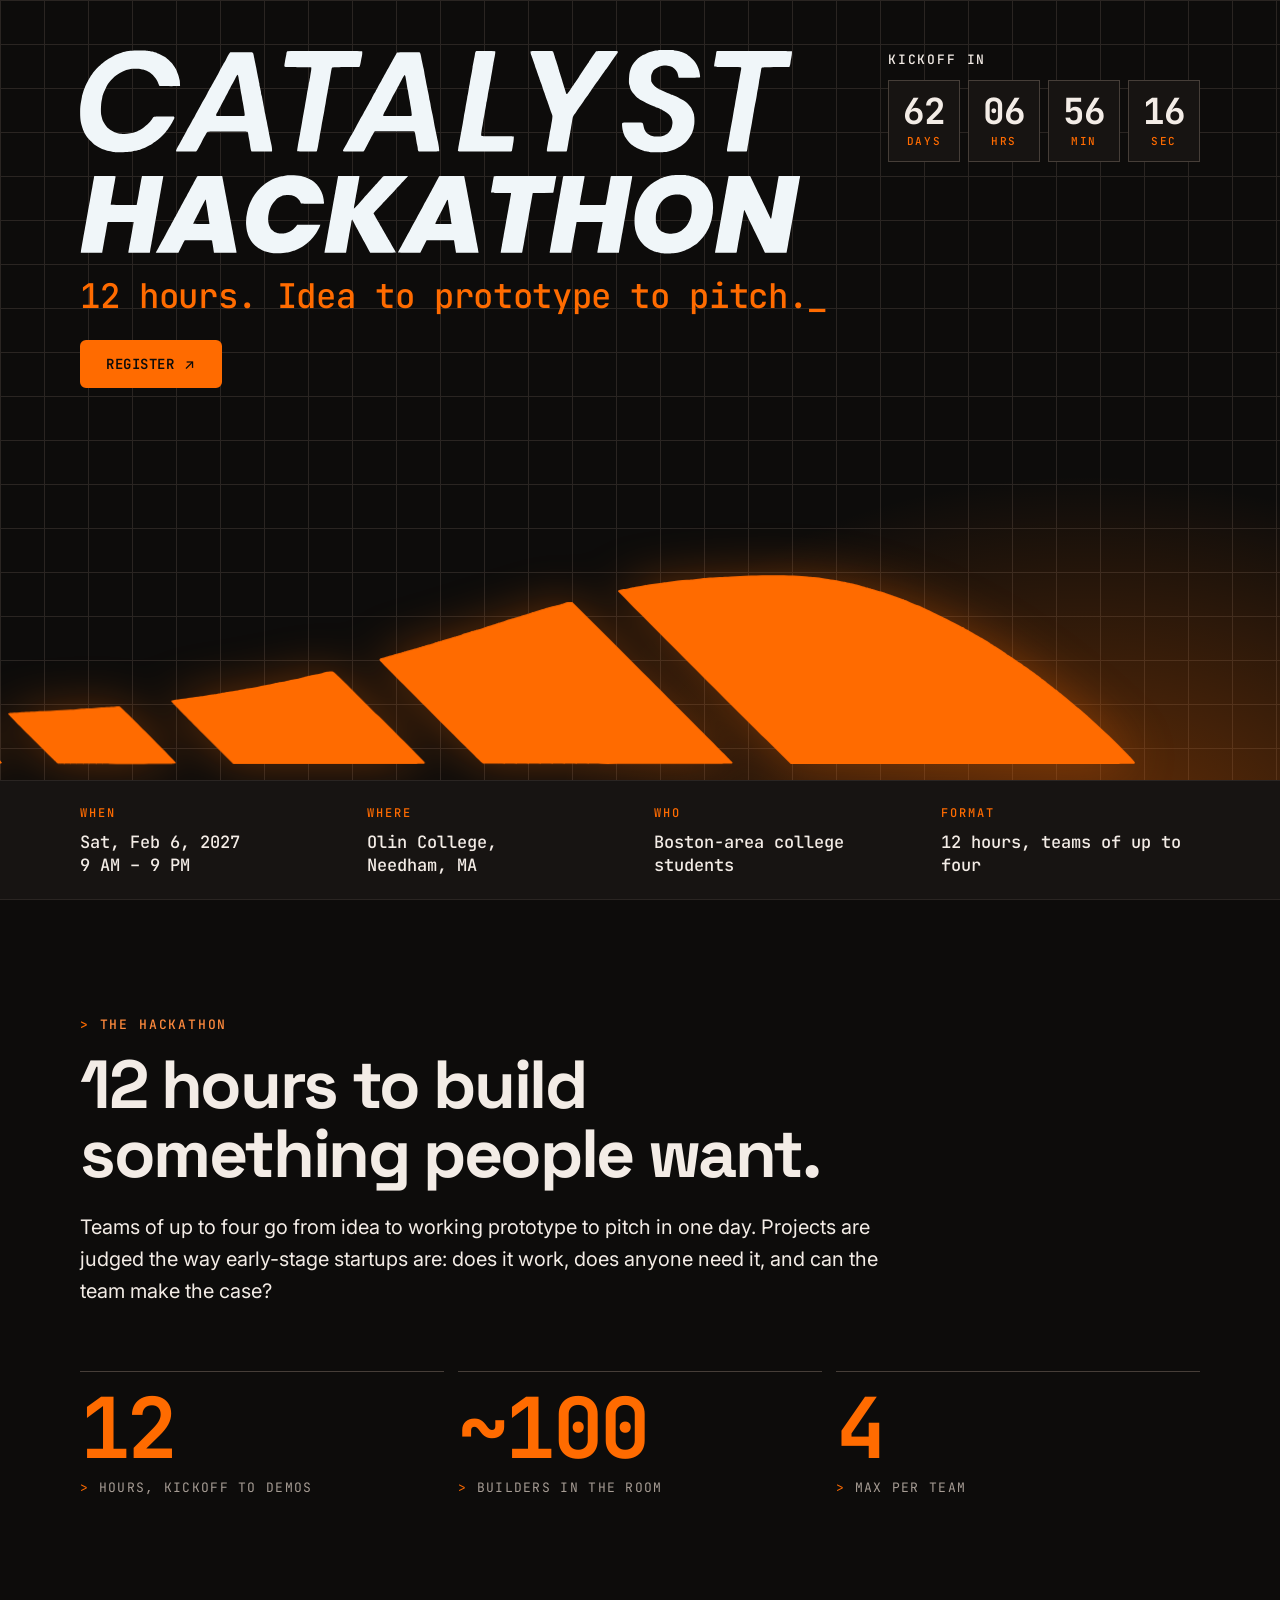
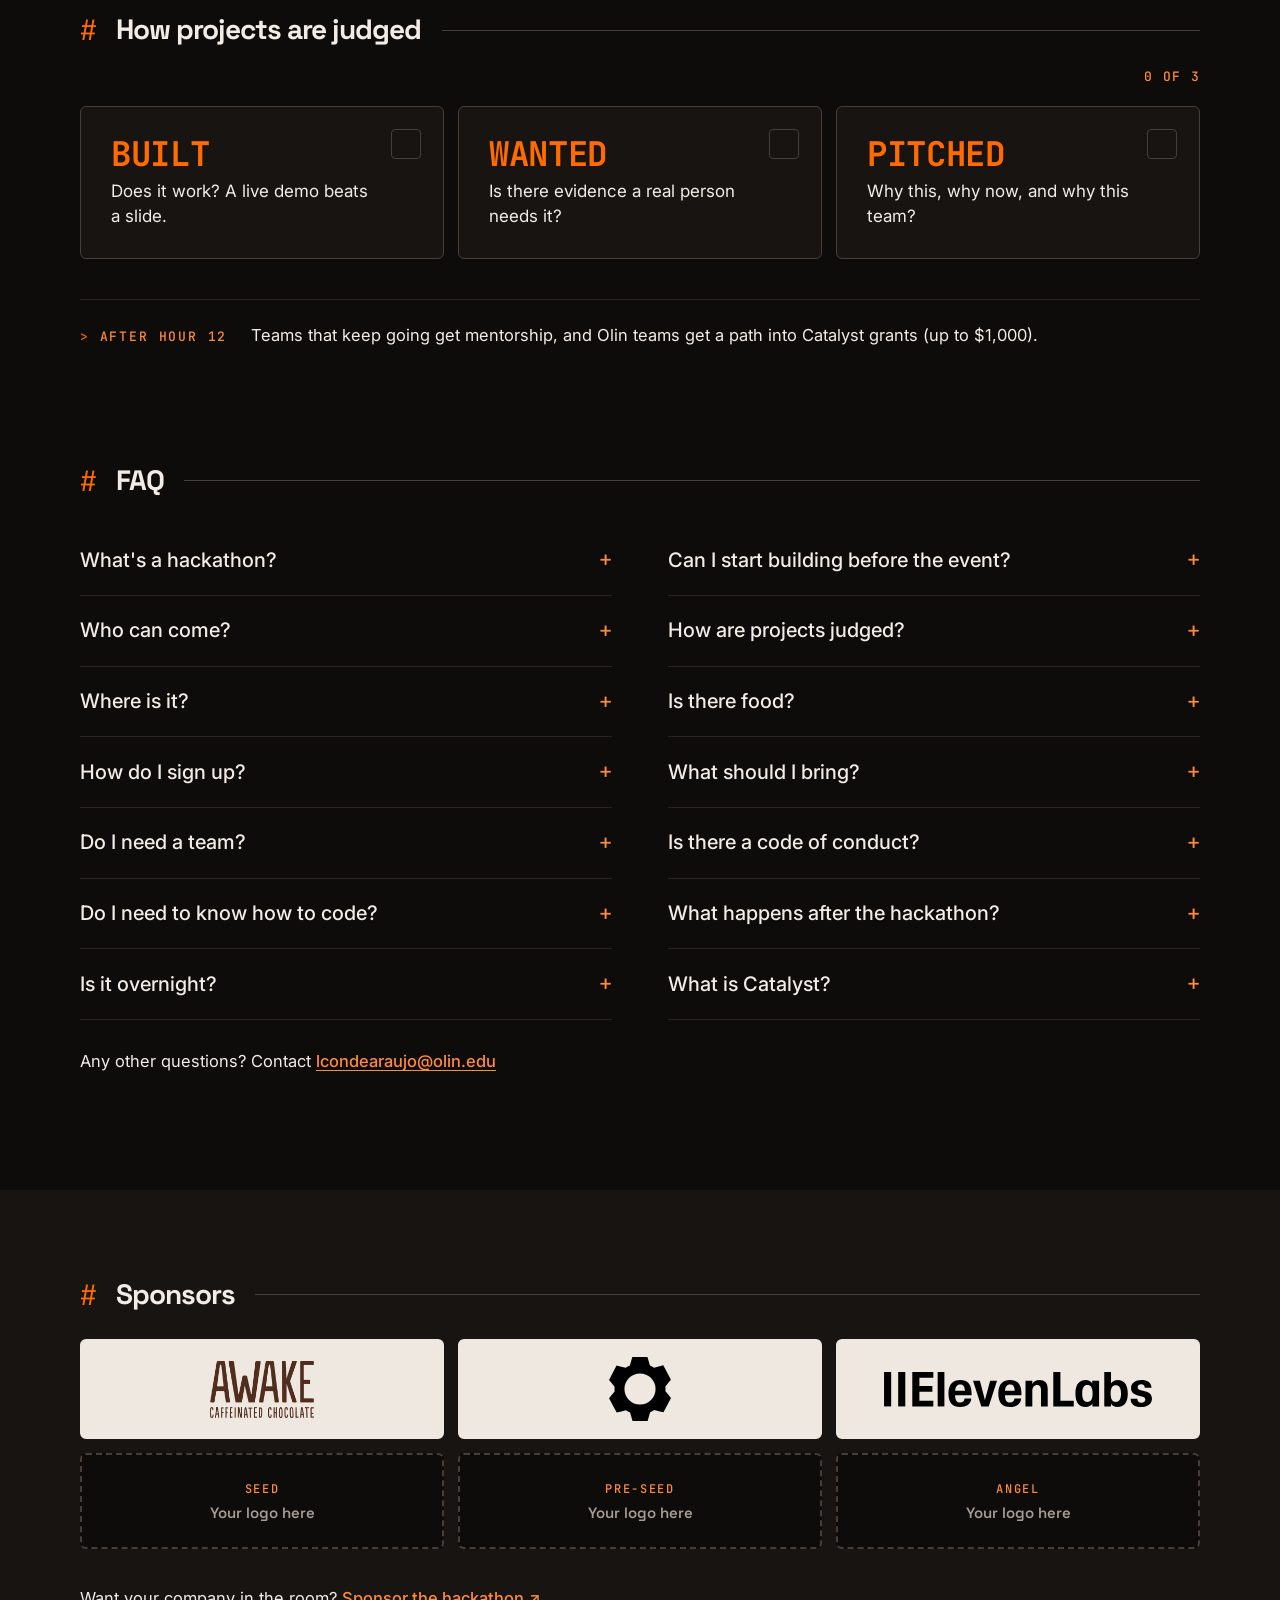
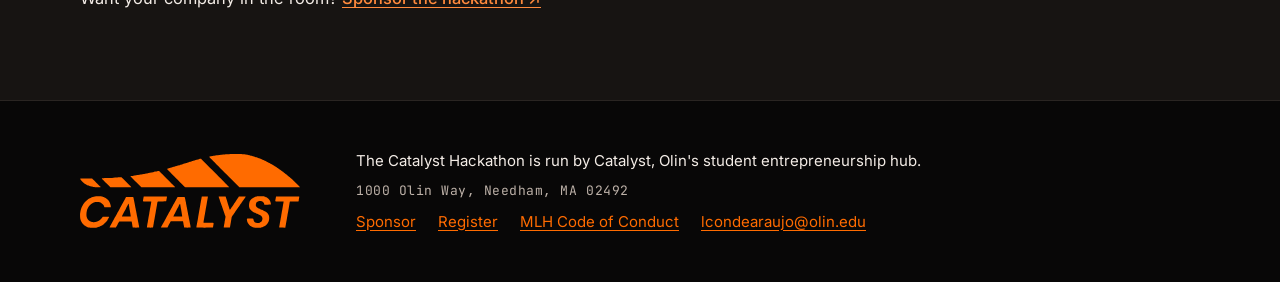
==== commit 8dcaae88: "Restyle hackathon site with Night Shift dark theme Dark background, grid hero with glowing orange ar" ====
--- a/hackathon/index.html
+++ b/hackathon/index.html
@@ -6,7 +6,7 @@
 <meta name="viewport" content="width=device-width, initial-scale=1, viewport-fit=cover">
 <title>Catalyst Hackathon</title>
 <meta name="description" content="Catalyst's first hackathon: 12 hours at Olin College to go from idea to prototype to pitch. Saturday, Feb 6, 2027 in Needham, MA.">
-<meta name="theme-color" content="#FF6B00">
+<meta name="theme-color" content="#0D0C0B">
 <meta property="og:type" content="website">
 <meta property="og:title" content="Catalyst Hackathon · Feb 6, 2027 · Olin College">
 <meta property="og:description" content="12 hours. Idea to prototype to pitch. Catalyst's first hackathon for Boston-area college students.">
@@ -16,7 +16,7 @@
 <link rel="apple-touch-icon" href="assets/apple-touch-icon.png">
 <link rel="preconnect" href="https://fonts.googleapis.com">
 <link rel="preconnect" href="https://fonts.gstatic.com" crossorigin>
-<link rel="stylesheet" href="https://fonts.googleapis.com/css2?family=DM+Mono:wght@400;500&family=DM+Sans:opsz,wght@9..40,400;9..40,500;9..40,700&family=Poppins:ital,wght@0,600;0,700;1,600;1,700;1,800&display=swap">
+<link rel="stylesheet" href="https://fonts.googleapis.com/css2?family=Inter:wght@400;500;600;700&family=JetBrains+Mono:wght@400;500;600;700&family=Space+Grotesk:wght@500;600;700&display=swap">
 <link rel="stylesheet" href="styles.css">
 </head>
 <body>
--- a/hackathon/styles.css
+++ b/hackathon/styles.css
@@ -1,6 +1,6 @@
 /* Catalyst Hackathon
    Layout: a hacker-facing event page (index), the registration form, and the
-   sponsorship prospectus (sponsor). Cream pages, an orange cover-style hero
+   sponsorship prospectus (sponsor). Night Shift theme (dark, see bottom of file) over a base of cream pages, an orange cover-style hero
    with the ink "track" (the Catalyst arc, scaled up) and an ink facts band;
    mono labels, italic Poppins display, DM Sans for reading. */
 :root {
@@ -468,3 +468,98 @@
   .reg-aside { order: 2; }
   .badge-body { min-height: 0; }
 }
+
+/* =========================================================
+   Night Shift theme: dark, terminal-flavored, orange as the only light source.
+   Layered over the base styles above; edit the tokens here to adjust the look.
+   ========================================================= */
+:root {
+  color-scheme: dark;
+  --orange: #FF6B00;
+  --orange-deep: #FF8A3D;
+  --ink: #F3ECE6;
+  --ink-soft: #A69C94;
+  --cream: #0D0C0B;
+  --tint: #171412;
+  --line: #2A2522;
+  --line-strong: #463E38;
+  --white: #141210;
+  --error: #FF6B5E;
+  --f-display: "Space Grotesk", system-ui, sans-serif;
+  --f-body: "Inter", system-ui, sans-serif;
+  --f-mono: "JetBrains Mono", ui-monospace, monospace;
+  --radius: 6px;
+}
+body *:not(em):not(i) { font-style: normal !important; }
+body { font-size: 16.5px; }
+::selection { background: var(--orange); color: #0D0C0B; }
+
+.eyebrow::before, .facts dt::before, .stat-label::before { content: "> "; color: var(--orange); }
+.display, .rule-head, .page-head h1 { font-weight: 700; letter-spacing: -0.035em; }
+.rule-head::before { content: "#"; font-family: var(--f-mono); font-weight: 400; color: var(--orange); }
+.rule-head::after { height: 1px; background: var(--line-strong); }
+
+.btn { font-family: var(--f-mono); font-weight: 600; font-size: 14px; letter-spacing: 0.04em; text-transform: uppercase; }
+.btn--ink { background: var(--orange); border-color: var(--orange); color: #0D0C0B; box-shadow: 0 0 0 0 rgba(255,107,0,.5); }
+.btn--ink:hover { background: #FF8A3D; box-shadow: 0 0 28px rgba(255,107,0,.45); }
+.btn--ghost { border-color: var(--line-strong); }
+.btn--ghost:hover { background: var(--tint); color: var(--ink); border-color: var(--orange); }
+
+.topbar { background: rgba(13,12,11,.82); backdrop-filter: blur(10px); border-top: 0; border-bottom-color: var(--line); }
+
+.hero {
+  background:
+    radial-gradient(60% 70% at 85% 110%, rgba(255,107,0,.38), transparent 70%),
+    linear-gradient(var(--line) 1px, transparent 1px) 0 0 / 44px 44px,
+    linear-gradient(90deg, var(--line) 1px, transparent 1px) 0 0 / 44px 44px,
+    var(--cream);
+}
+.hero-title img { filter: invert(1) brightness(1.05); }
+.hero-tag { color: var(--orange); font-family: var(--f-mono); font-weight: 500; letter-spacing: -0.01em; }
+.hero-tag::after { content: "_"; animation: blink 1s steps(1) infinite; }
+@keyframes blink { 50% { opacity: 0; } }
+.hero-track { fill: var(--orange); filter: drop-shadow(0 0 24px rgba(255,107,0,.35)); }
+.cd-unit { background: var(--tint); color: var(--ink); border: 1px solid var(--line-strong); }
+.cd-unit b { font-family: var(--f-mono); }
+
+.facts { background: var(--tint); color: var(--ink); border-block: 1px solid var(--line); }
+.facts dt::before { content: ""; }
+.facts dd { font-family: var(--f-mono); font-weight: 500; font-size: clamp(15px, 1.5vw, 17px); }
+
+.stats li { border-top: 1px solid var(--line-strong); }
+.stat-num { font-family: var(--f-mono); font-weight: 700; color: var(--orange); }
+
+.crit { background: var(--tint); color: var(--ink); border: 1px solid var(--line-strong); border-radius: var(--radius); }
+.crit-title { color: var(--orange); font-family: var(--f-mono); font-weight: 700; font-size: clamp(26px, 2.8vw, 34px); }
+.crit-box { border: 1.5px solid var(--line-strong); border-radius: 4px; }
+.crit[aria-pressed="true"] { background: var(--orange); color: #0D0C0B; }
+.crit[aria-pressed="true"] .crit-title { color: #0D0C0B; }
+.crit[aria-pressed="true"] .crit-box { border-color: #0D0C0B; }
+.crit[aria-pressed="true"] .crit-box svg { stroke: #0D0C0B; }
+
+.faq summary { font-family: var(--f-body); font-weight: 500; }
+.sponsors { background: var(--tint); }
+.sponsor-slot { background: var(--cream); border-color: var(--line-strong); border-radius: var(--radius); }
+.sponsor-slot--filled { background: #EFE8E1; border-color: #EFE8E1; }
+.sponsor-slot:hover { box-shadow: 0 0 0 1px var(--orange), 0 0 30px rgba(255,107,0,.25); transform: none; }
+
+.footer { background: #080707; border-top: 1px solid var(--line); }
+
+/* sponsor + register pages */
+.page-head { background: radial-gradient(60% 90% at 90% 120%, rgba(255,107,0,.35), transparent 70%), var(--cream); border-bottom: 1px solid var(--line); }
+.tier { background: var(--tint); border: 1px solid var(--line-strong); border-radius: var(--radius); }
+.tier[aria-selected="true"] { background: var(--orange); color: #0D0C0B; border-color: var(--orange); }
+.tier[aria-selected="true"] .t-note { color: #0D0C0B; }
+.tier-arc .bg { fill: #3A322C; }
+.tier[aria-selected="true"] .tier-arc .fg { fill: #0D0C0B; }
+.tier-panel, .compare-wrap { background: var(--tint); border: 1px solid var(--line-strong); border-radius: var(--radius); }
+.perk-cols h4 { border-bottom-color: var(--line-strong); }
+.perk.no, .perk.no small, .perk.no .ic { color: #5C534D; }
+.badge { background: var(--tint); border-color: var(--line-strong); box-shadow: 0 0 40px rgba(255,107,0,.18); }
+.badge-top svg { fill: #0D0C0B; }
+.badge-tags span { background: var(--orange); color: #0D0C0B; }
+.badge-stamp { background: rgba(13,12,11,.85); }
+.done { background: var(--tint); border-color: var(--line-strong); }
+.error-summary { background: #2A1412; }
+.form select { background-image: linear-gradient(45deg, transparent 50%, var(--ink) 50%), linear-gradient(135deg, var(--ink) 50%, transparent 50%); }
+.footer { color: var(--ink); }
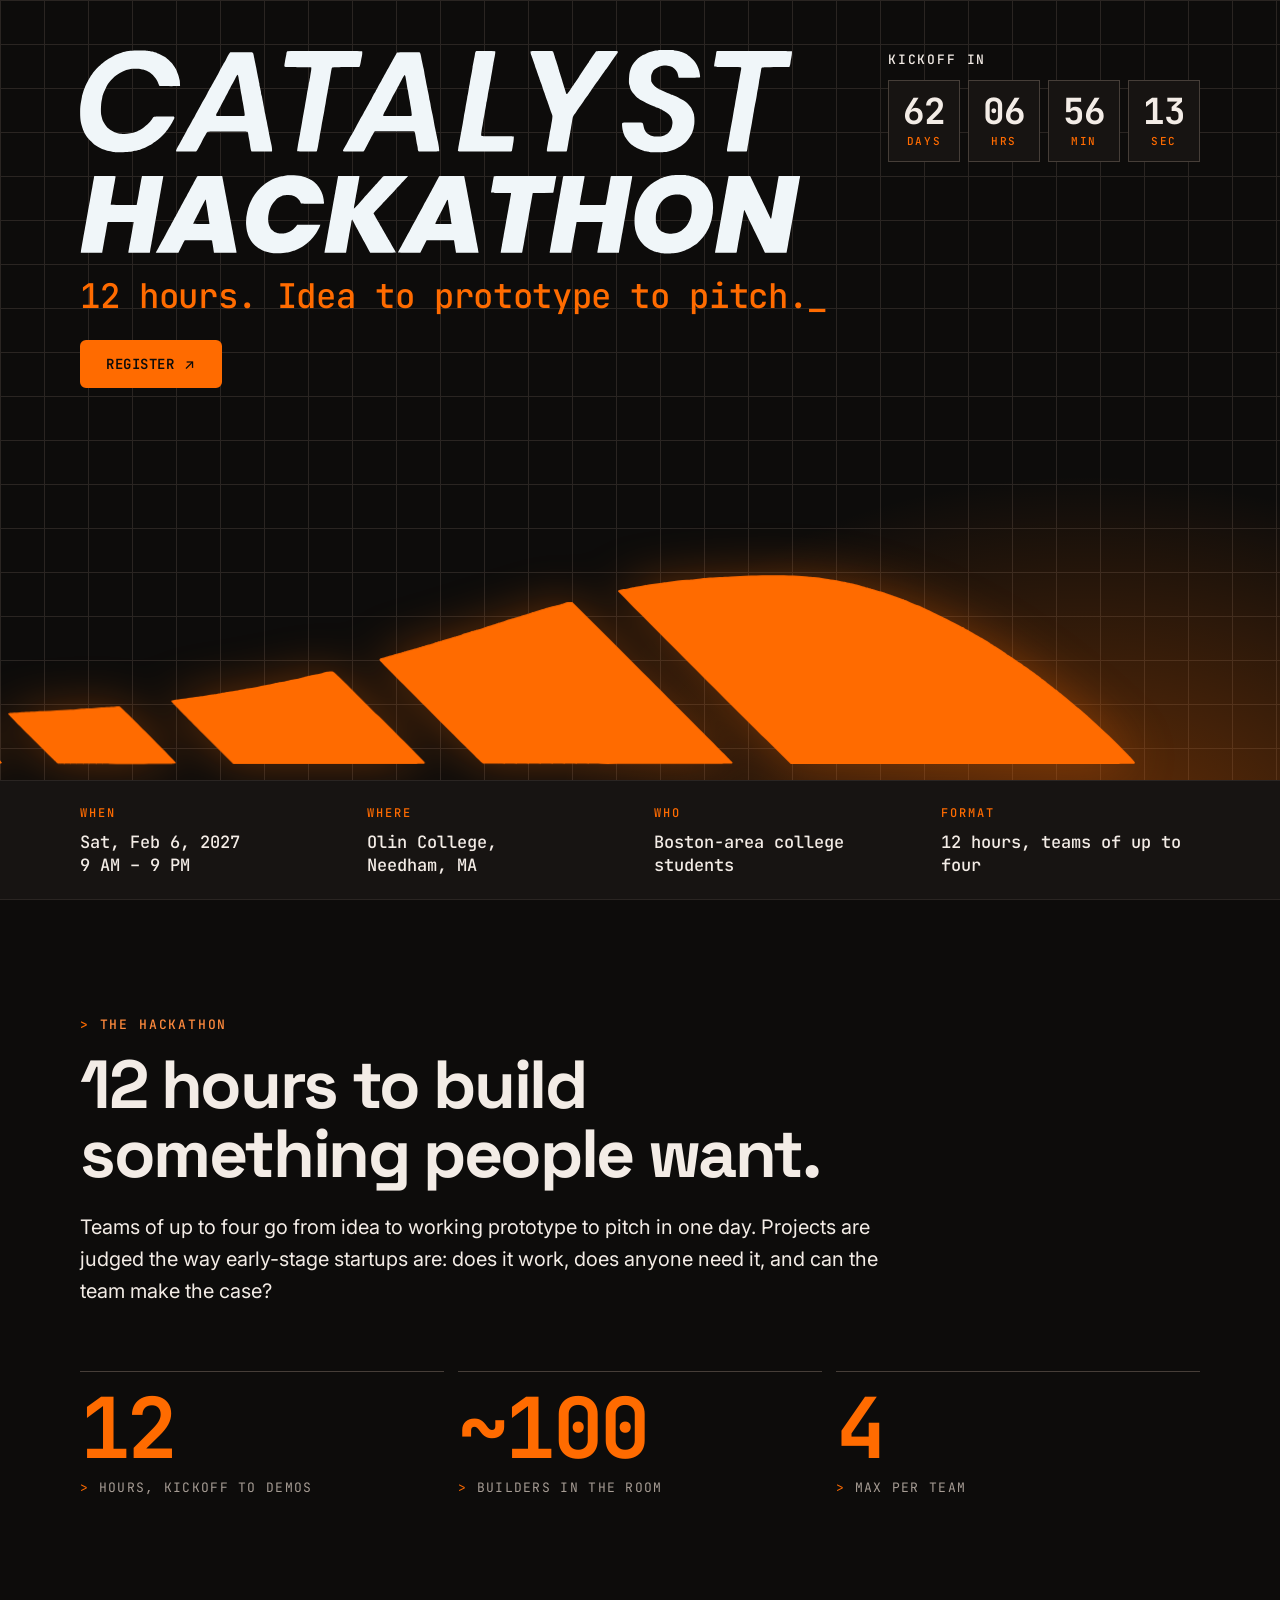
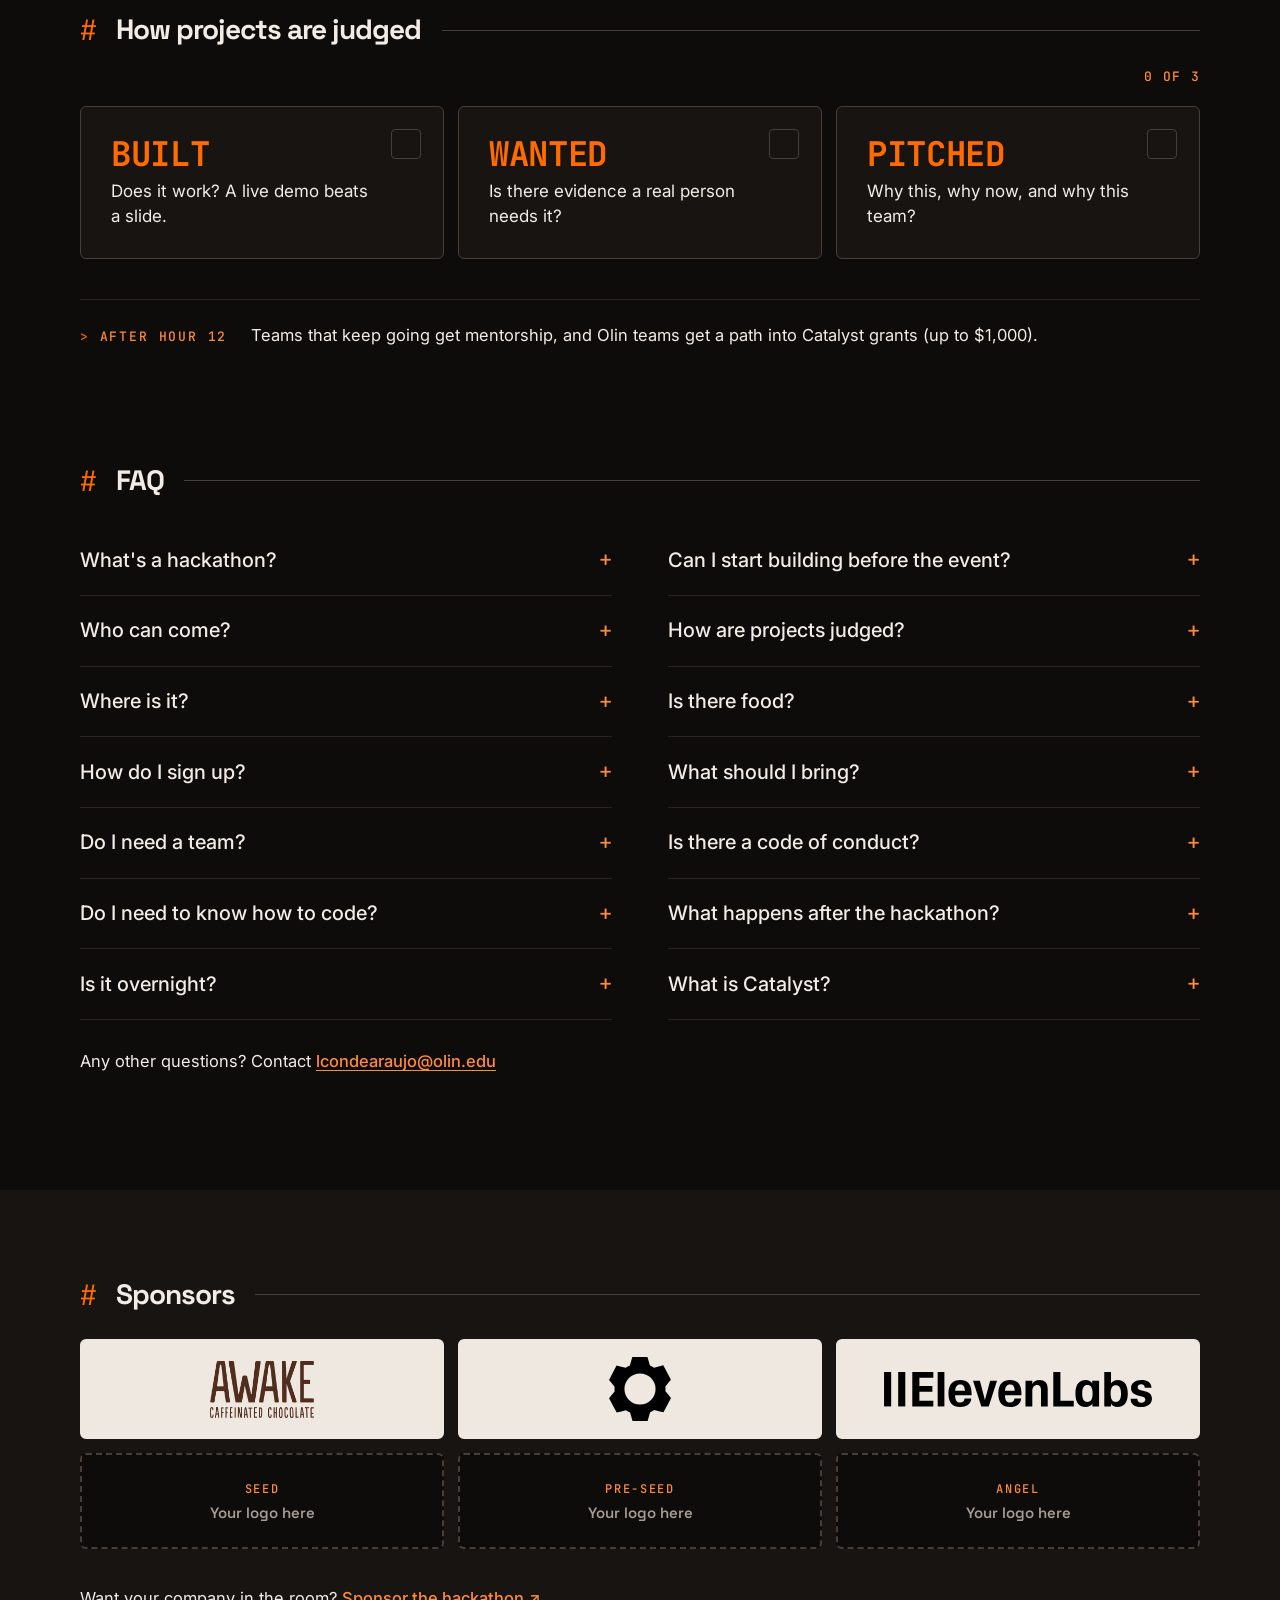
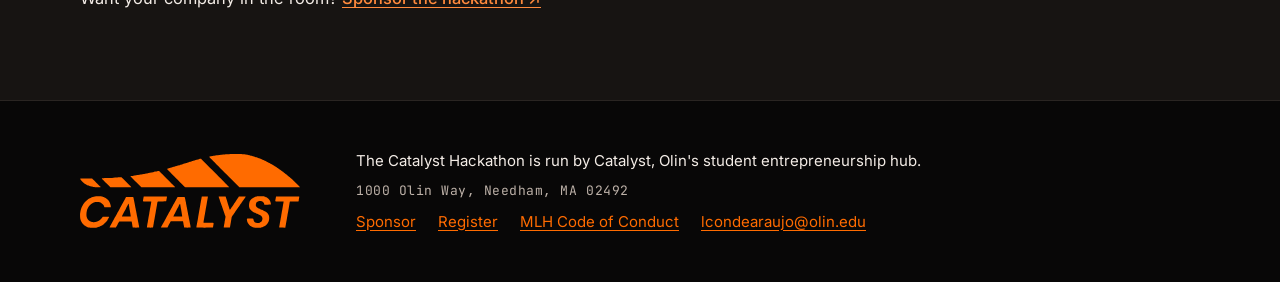
==== commit 12f59ff0: "Holo Lanyard registration badge; drop Judging from top nav The downloadable badge PNG is redrawn to " ====
--- a/hackathon/index.html
+++ b/hackathon/index.html
@@ -30,7 +30,6 @@
       <button class="nav-toggle js-only" id="nav-toggle" type="button" aria-expanded="false" aria-controls="nav-links"><span class="sr-only">Menu</span><span class="nav-toggle-bars" aria-hidden="true"></span></button>
       <div class="nav-links" id="nav-links">
         <a href="#about">About</a>
-        <a href="#judging">Judging</a>
         <a href="#faq">FAQ</a>
         <a href="#sponsors">Sponsors</a>
       </div>
--- a/hackathon/styles.css
+++ b/hackathon/styles.css
@@ -563,3 +563,22 @@
 .error-summary { background: #2A1412; }
 .form select { background-image: linear-gradient(45deg, transparent 50%, var(--ink) 50%), linear-gradient(135deg, var(--ink) 50%, transparent 50%); }
 .footer { color: var(--ink); }
+
+/* ---------- Holo Lanyard badge (register page) ---------- */
+.badge { transform: none; border-radius: 18px; background: linear-gradient(165deg, #201B18, #0F0D0C 70%); border: 1px solid rgba(255,255,255,.08); box-shadow: 0 28px 60px rgba(0,0,0,.6), inset 0 1px 0 rgba(255,255,255,.07); transition: transform .4s ease; }
+.badge:hover { transform: perspective(900px) rotateY(-7deg) rotateX(4deg); }
+.badge::after { content: ""; position: absolute; inset: 0; pointer-events: none; border-radius: inherit; background: linear-gradient(115deg, transparent 30%, rgba(255,255,255,.16) 44%, rgba(255,190,240,.10) 50%, rgba(150,220,255,.08) 55%, transparent 68%) 0 0 / 260% 100%; animation: sheen 6s ease-in-out infinite; }
+@keyframes sheen { 0%, 100% { background-position: 100% 0; } 50% { background-position: 0 0; } }
+.badge-top { flex-direction: column; align-items: flex-start; justify-content: flex-end; gap: 14px; min-height: 150px; padding: 40px 18px 16px; background: radial-gradient(120% 100% at 100% 0%, #FFB27A 0%, #FF6B00 45%, #C24A00 100%); }
+.badge-top::before { top: 14px; width: 46px; height: 10px; margin-left: -23px; border-radius: 10px; background: #0D0C0B; box-shadow: none; }
+.badge-top svg { width: 190px; fill: #0D0C0B; }
+.badge-top span { color: #0D0C0B; font-weight: 600; }
+.badge-body { padding: 18px 18px 14px; }
+.badge-role { display: inline-block; padding: 3px 9px; border-radius: 999px; background: rgba(255,107,0,.16); color: var(--orange); }
+.badge-name { margin-top: 10px; font-family: var(--f-display); font-weight: 700; font-size: 30px; letter-spacing: -0.035em; }
+.badge-school { color: var(--ink-soft); }
+.badge-tags span { border-radius: 999px; padding: 4px 9px; background: rgba(255,255,255,.06); color: var(--ink); border: 1px solid rgba(255,255,255,.12); }
+.badge .placeholder { color: #5C534D; }
+.badge-foot { border-top: 1px solid rgba(255,255,255,.08); color: var(--ink-soft); padding: 12px 18px; }
+.badge-foot::after { content: "Olin College"; }
+.badge-stamp { border-radius: 8px; border-color: var(--orange); color: var(--orange); background: rgba(13,12,11,.85); }
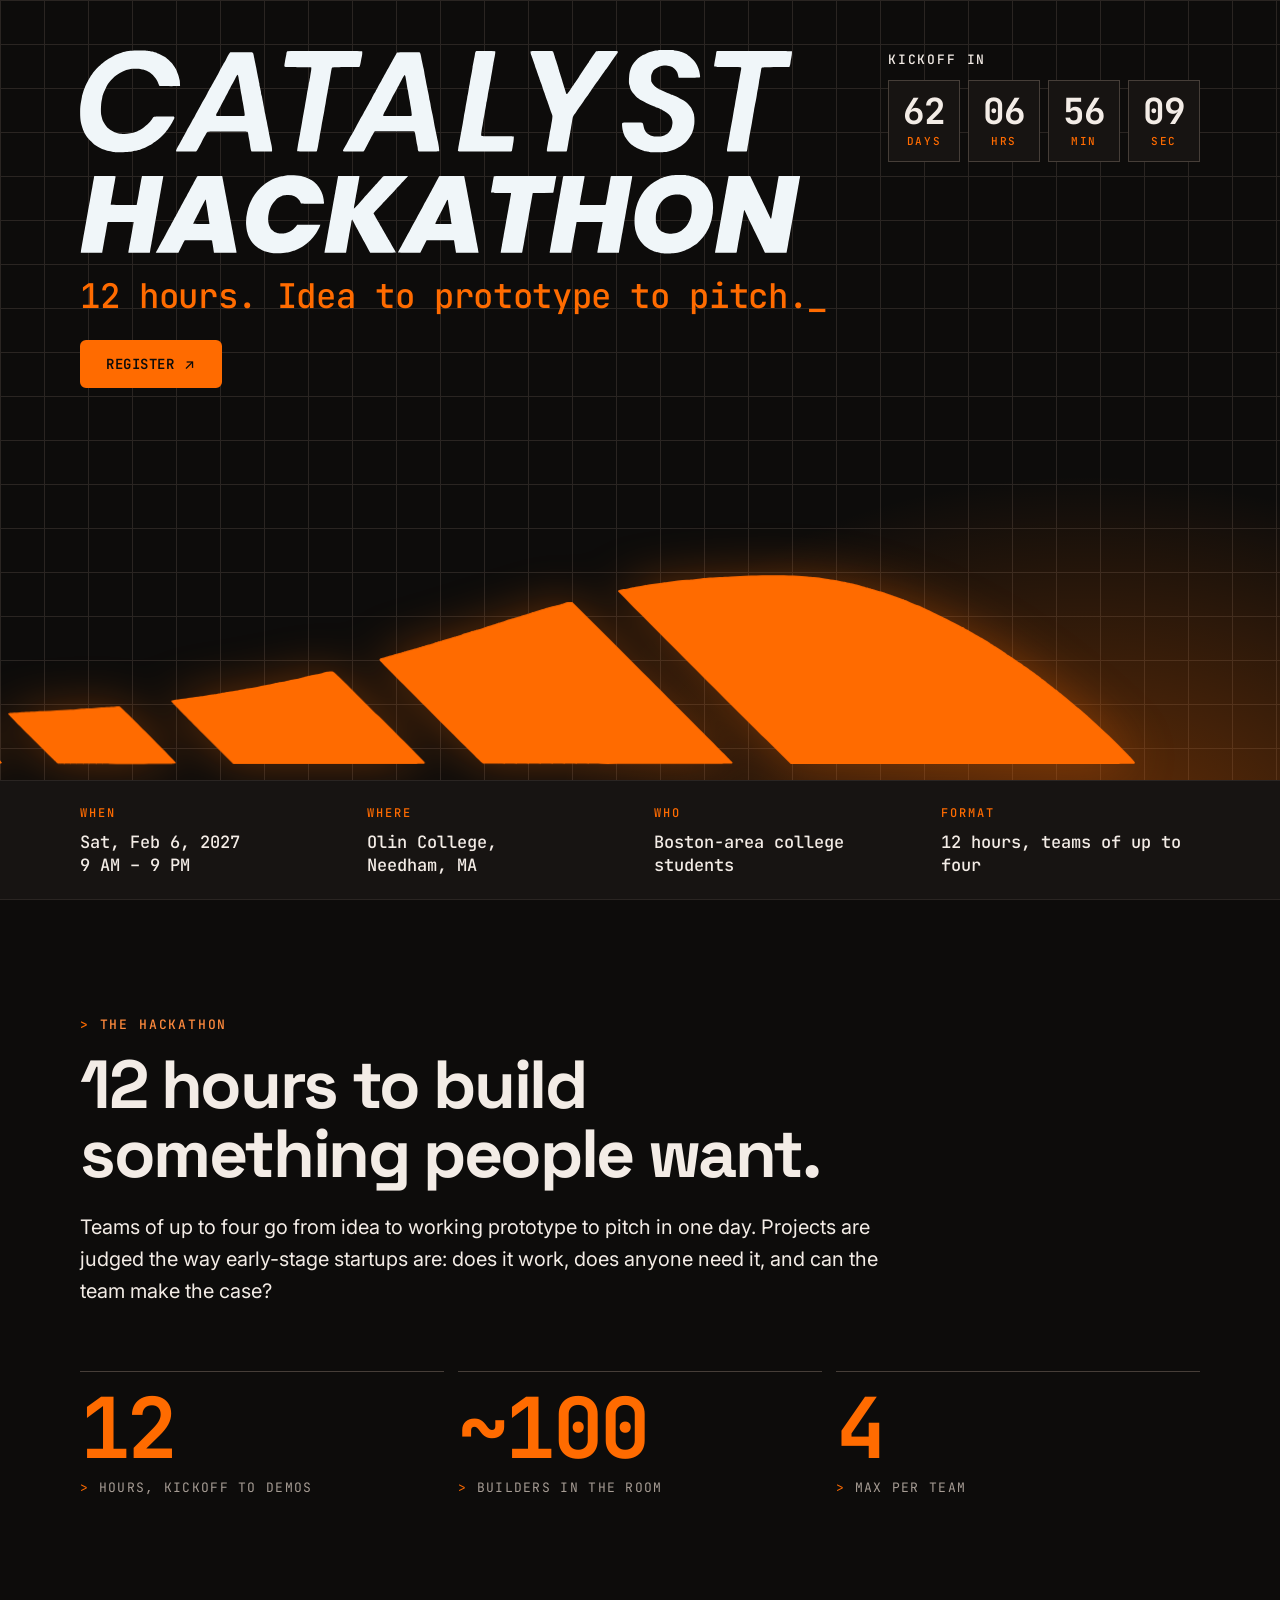
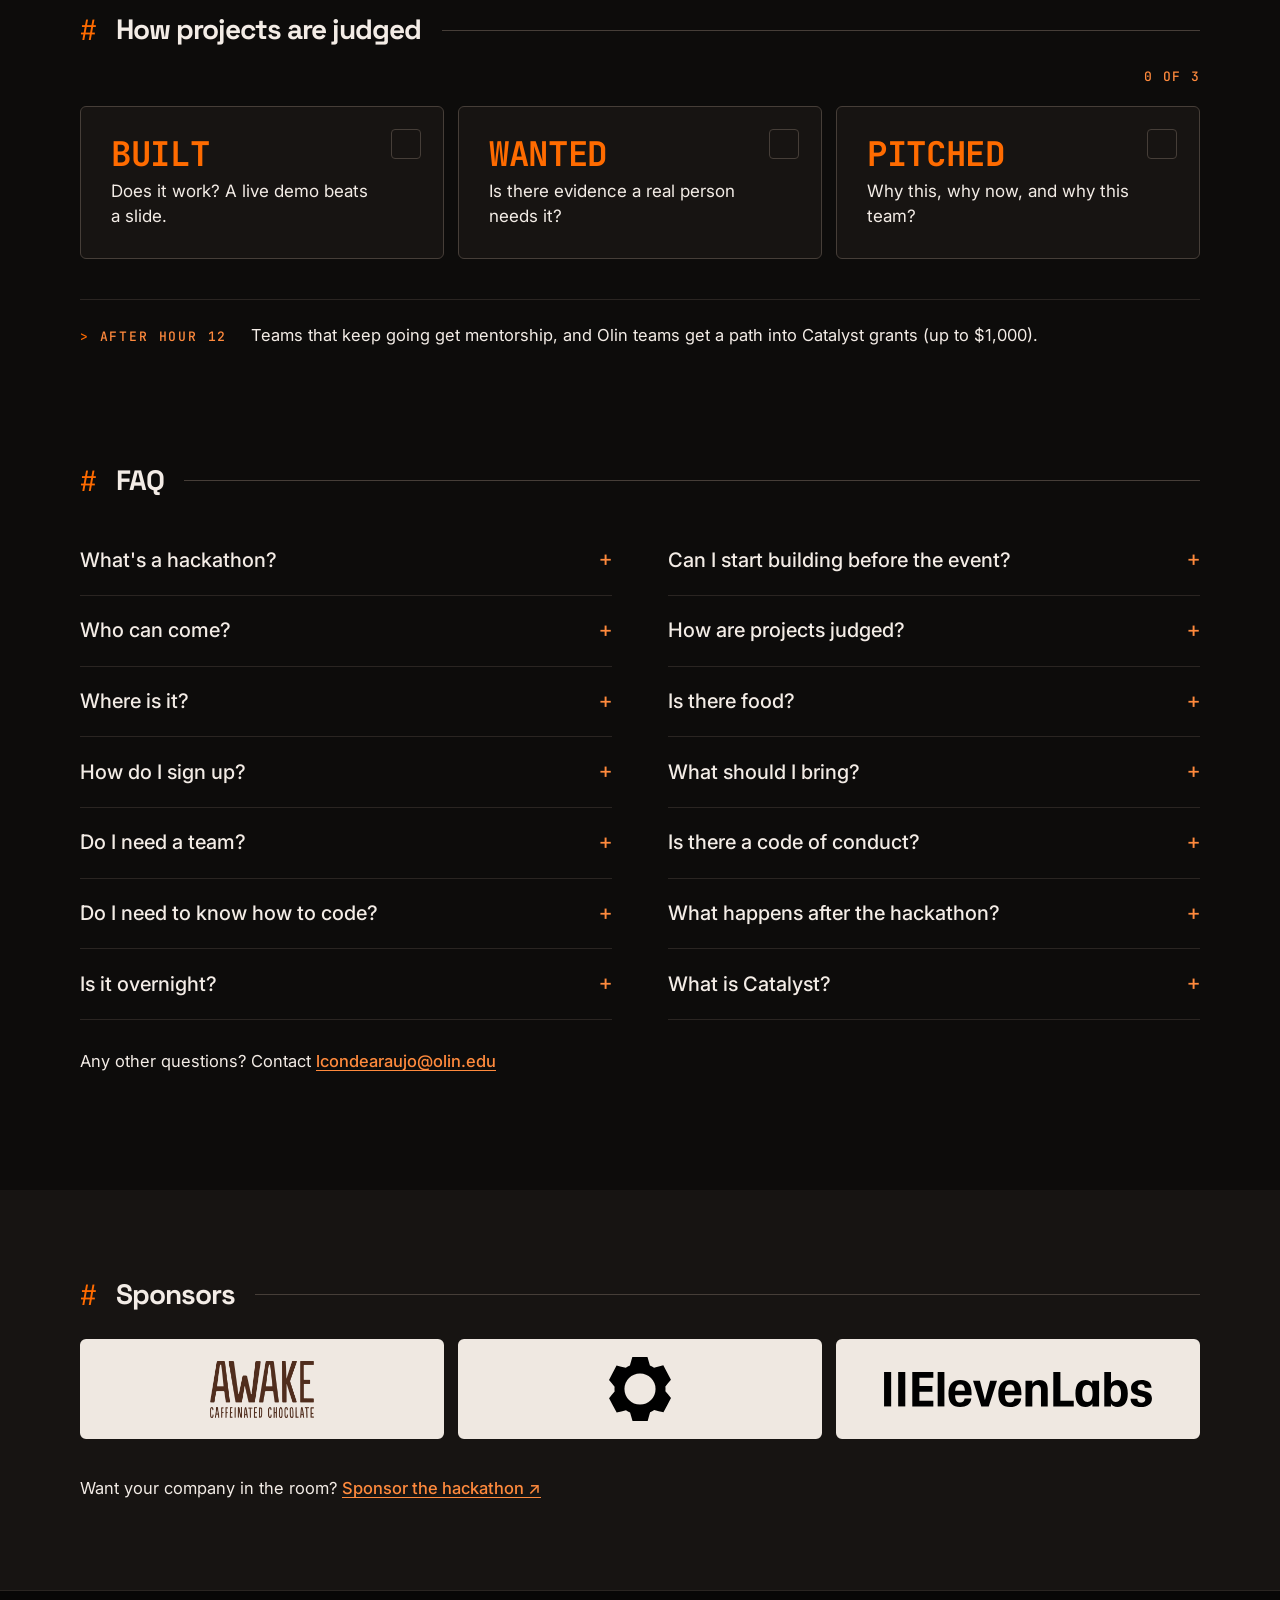
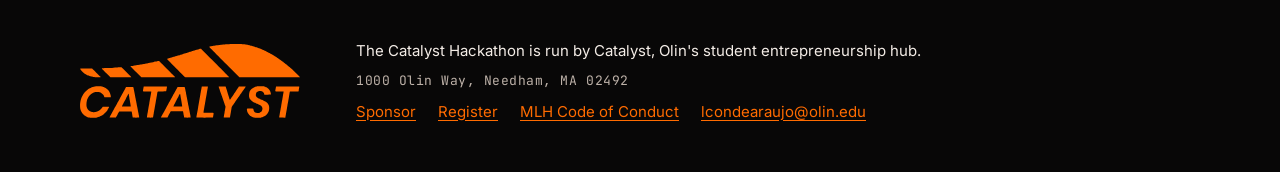
==== commit e037dfd1: "Register page: fact-card header and back-link top bar; drop empty sponsor slots Co-Authored-By: Clau" ====
--- a/hackathon/index.html
+++ b/hackathon/index.html
@@ -130,18 +130,13 @@
   <section class="section sponsors" id="sponsors" aria-labelledby="sponsors-title">
     <div class="wrap">
       <h2 class="rule-head" id="sponsors-title">Sponsors</h2>
-      <!-- Sponsor wall: when a sponsor confirms, swap a slot's two spans for
-           <img src="assets/sponsors/NAME.svg" alt="Company name"> and point the link at their site. -->
+      <!-- Sponsor wall: to add a sponsor, copy one of the filled links below, point it at their
+           site, and swap in <img src="assets/sponsors/NAME.svg" alt="Company name">. Rows hold three. -->
       <div class="sponsor-wall">
         <div class="sponsor-row sponsor-row--sm">
           <a class="sponsor-slot sponsor-slot--filled" href="https://awakechocolate.com" target="_blank" rel="noopener"><img src="assets/sponsors/awake-brown.png" width="800" height="439" alt="Awake Caffeinated Chocolate"></a>
           <a class="sponsor-slot sponsor-slot--filled" href="https://www.mechanize.work" target="_blank" rel="noopener" style="padding-block:8px"><img src="assets/sponsors/mechanize.svg" width="300" height="310" alt="Mechanize" style="width:auto;height:80px;max-height:none"></a>
           <a class="sponsor-slot sponsor-slot--filled" href="https://elevenlabs.io" target="_blank" rel="noopener"><img src="assets/sponsors/elevenlabs.svg" width="694" height="90" alt="ElevenLabs"></a>
-        </div>
-        <div class="sponsor-row sponsor-row--sm">
-          <a class="sponsor-slot" href="sponsor"><span class="slot-tier">Seed</span><span class="slot-text">Your logo here</span></a>
-          <a class="sponsor-slot" href="sponsor"><span class="slot-tier">Pre-Seed</span><span class="slot-text">Your logo here</span></a>
-          <a class="sponsor-slot" href="sponsor"><span class="slot-tier">Angel</span><span class="slot-text">Your logo here</span></a>
         </div>
       </div>
       <p class="faq-more">Want your company in the room? <a href="sponsor.html">Sponsor the hackathon ↗</a></p>
--- a/hackathon/styles.css
+++ b/hackathon/styles.css
@@ -582,3 +582,26 @@
 .badge-foot { border-top: 1px solid rgba(255,255,255,.08); color: var(--ink-soft); padding: 12px 18px; }
 .badge-foot::after { content: "Olin College"; }
 .badge-stamp { border-radius: 8px; border-color: var(--orange); color: var(--orange); background: rgba(13,12,11,.85); }
+
+/* ---------- register page: simple top bar + fact-card header ---------- */
+.topbar--simple .nav-toggle { display: none !important; }
+.topbar--simple .nav-links { display: flex !important; position: static; flex-direction: row; align-items: center; gap: clamp(14px, 2.4vw, 28px); padding: 0; border: 0; background: none; }
+.topbar--simple .nav .nav-links a { padding: 0; border: 0; color: var(--ink-soft); }
+.topbar--simple .nav .nav-links a:hover { color: var(--orange); }
+.bar-back { white-space: nowrap; }
+.page-head--facts { padding-block: clamp(40px, 5vw, 64px) clamp(32px, 4vw, 48px); }
+.page-head--facts h1 { font-size: clamp(38px, 5.4vw, 68px); letter-spacing: -0.04em; }
+.fact-cards { display: grid; grid-template-columns: repeat(3, minmax(0, 1fr)); gap: 12px; max-width: 760px; margin: 28px 0 0; }
+.fact-cards div { padding: 14px 16px; background: var(--tint); border: 1px solid var(--line-strong); border-radius: var(--radius); }
+.fact-cards dt { font-family: var(--f-mono); font-size: 11px; font-weight: 500; letter-spacing: 0.16em; text-transform: uppercase; color: var(--orange); }
+.fact-cards dt::before { content: "> "; }
+.fact-cards dd { margin: 6px 0 0; font-family: var(--f-mono); font-weight: 500; font-size: 15px; line-height: 1.35; }
+@media (max-width: 640px) { .fact-cards { grid-template-columns: minmax(0, 1fr); } }
+@media (max-width: 520px) {
+  .bar-back-long { display: none; }
+  .fact-cards { gap: 6px; margin-top: 20px; }
+  .fact-cards div { display: flex; align-items: baseline; gap: 12px; padding: 10px 14px; }
+  .fact-cards dt { flex: none; width: 64px; }
+  .fact-cards dd { margin: 0; font-size: 14px; }
+  .fact-cards dd br { display: none; }
+}
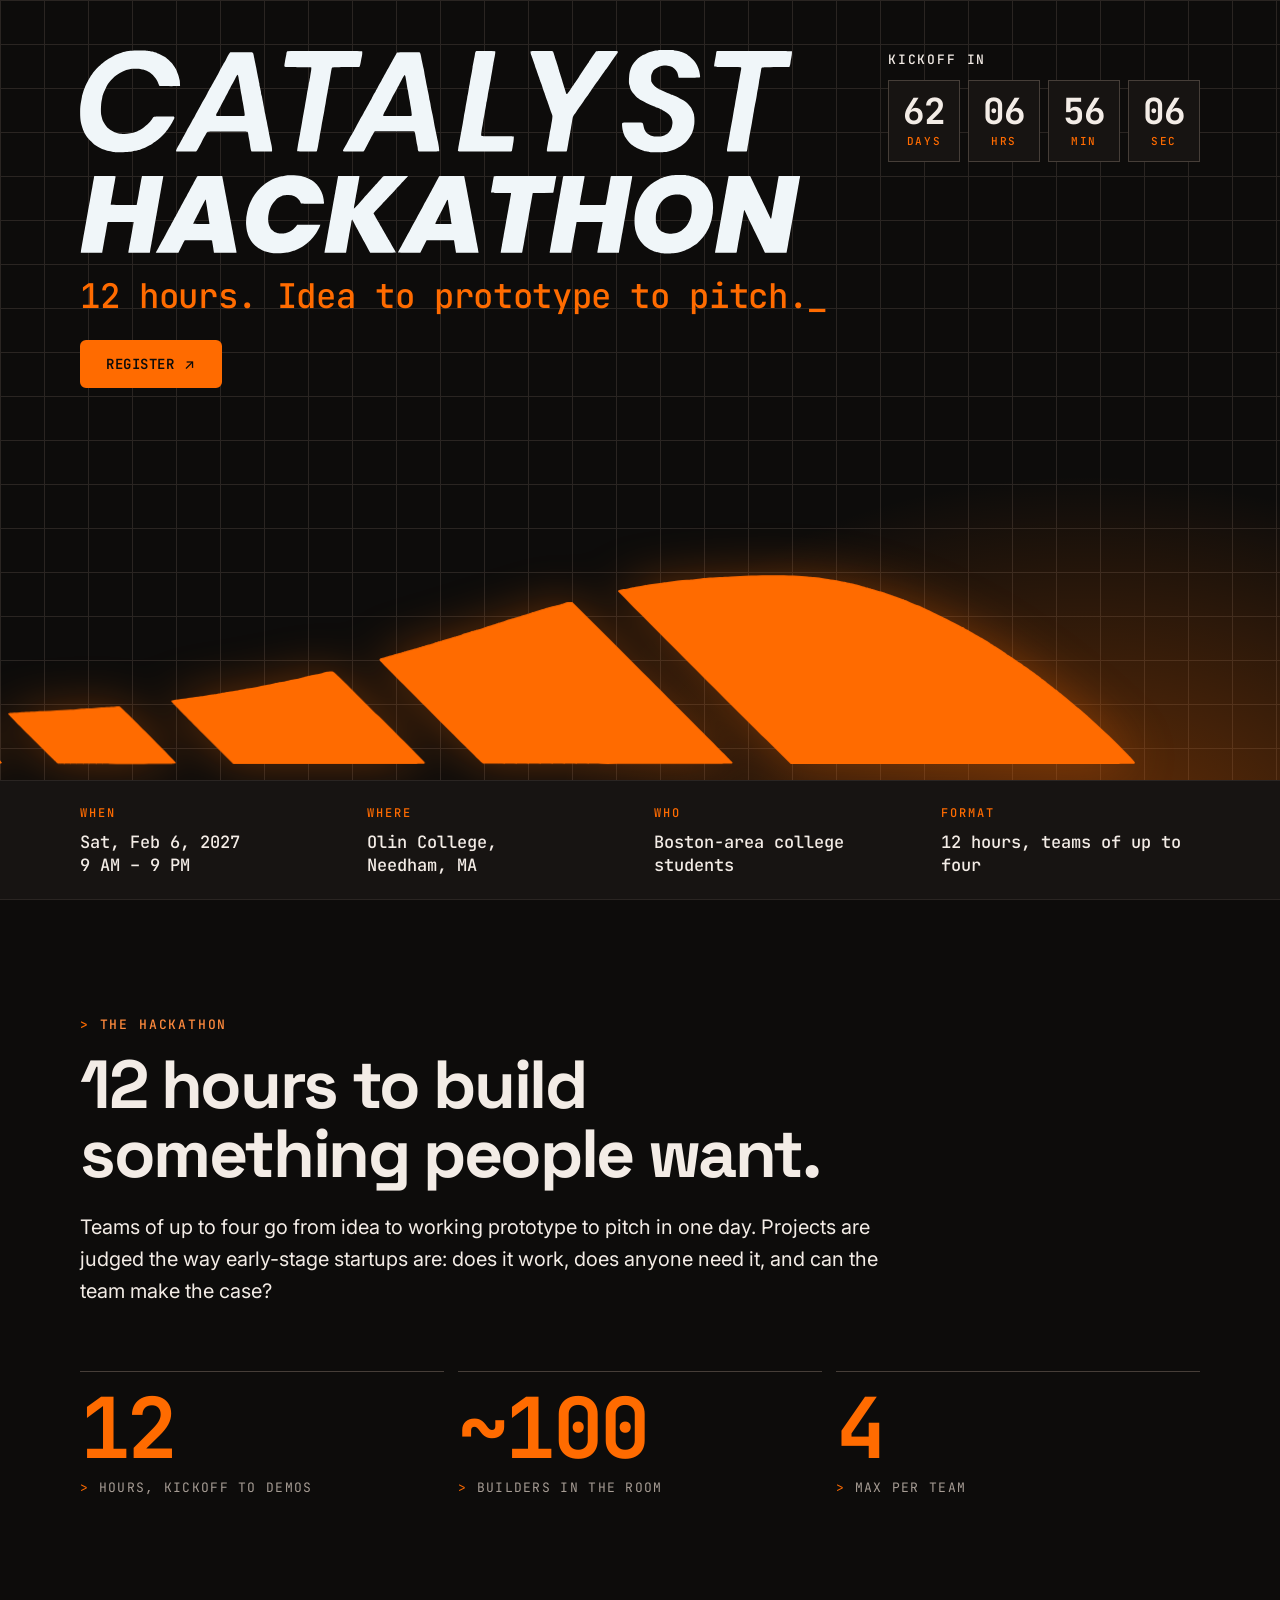
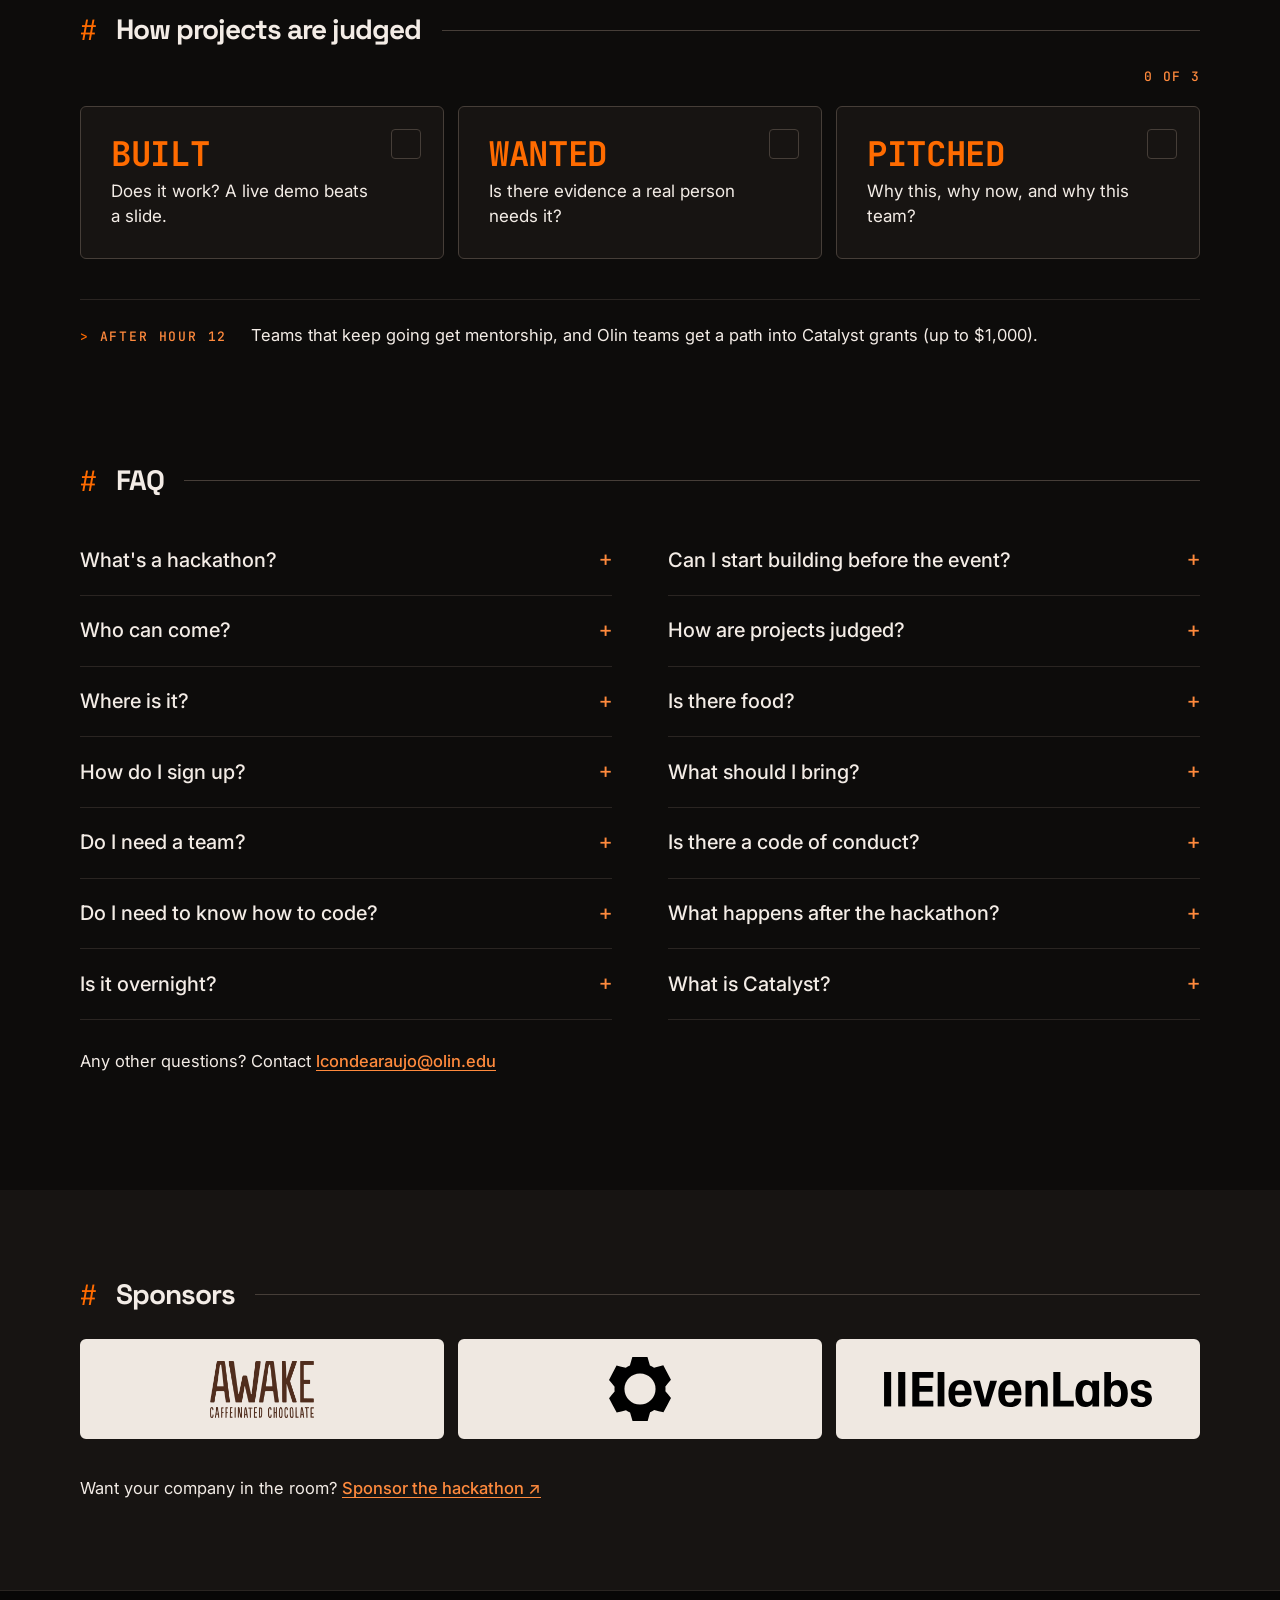
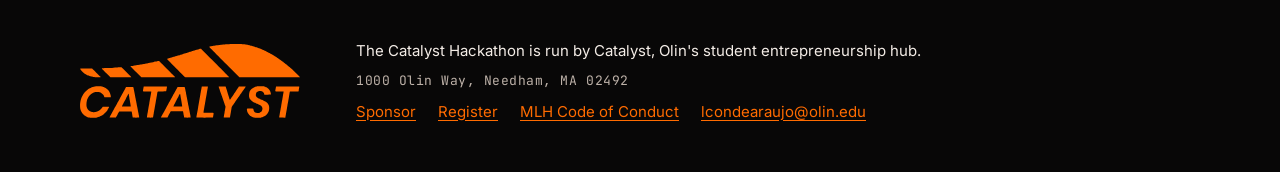
==== commit c6d5e130: "new changes" ====
--- a/hackathon/index.html
+++ b/hackathon/index.html
@@ -10,7 +10,7 @@
 <meta property="og:type" content="website">
 <meta property="og:title" content="Catalyst Hackathon · Feb 6, 2027 · Olin College">
 <meta property="og:description" content="12 hours. Idea to prototype to pitch. Catalyst's first hackathon for Boston-area college students.">
-<meta property="og:image" content="https://rcyaon.github.io/catalyst/hackathon/assets/og.png">
+<meta property="og:image" content="https://olincatalyst.org/hackathon/assets/og.png">
 <meta name="twitter:card" content="summary_large_image">
 <link rel="icon" href="assets/favicon.svg" type="image/svg+xml">
 <link rel="apple-touch-icon" href="assets/apple-touch-icon.png">
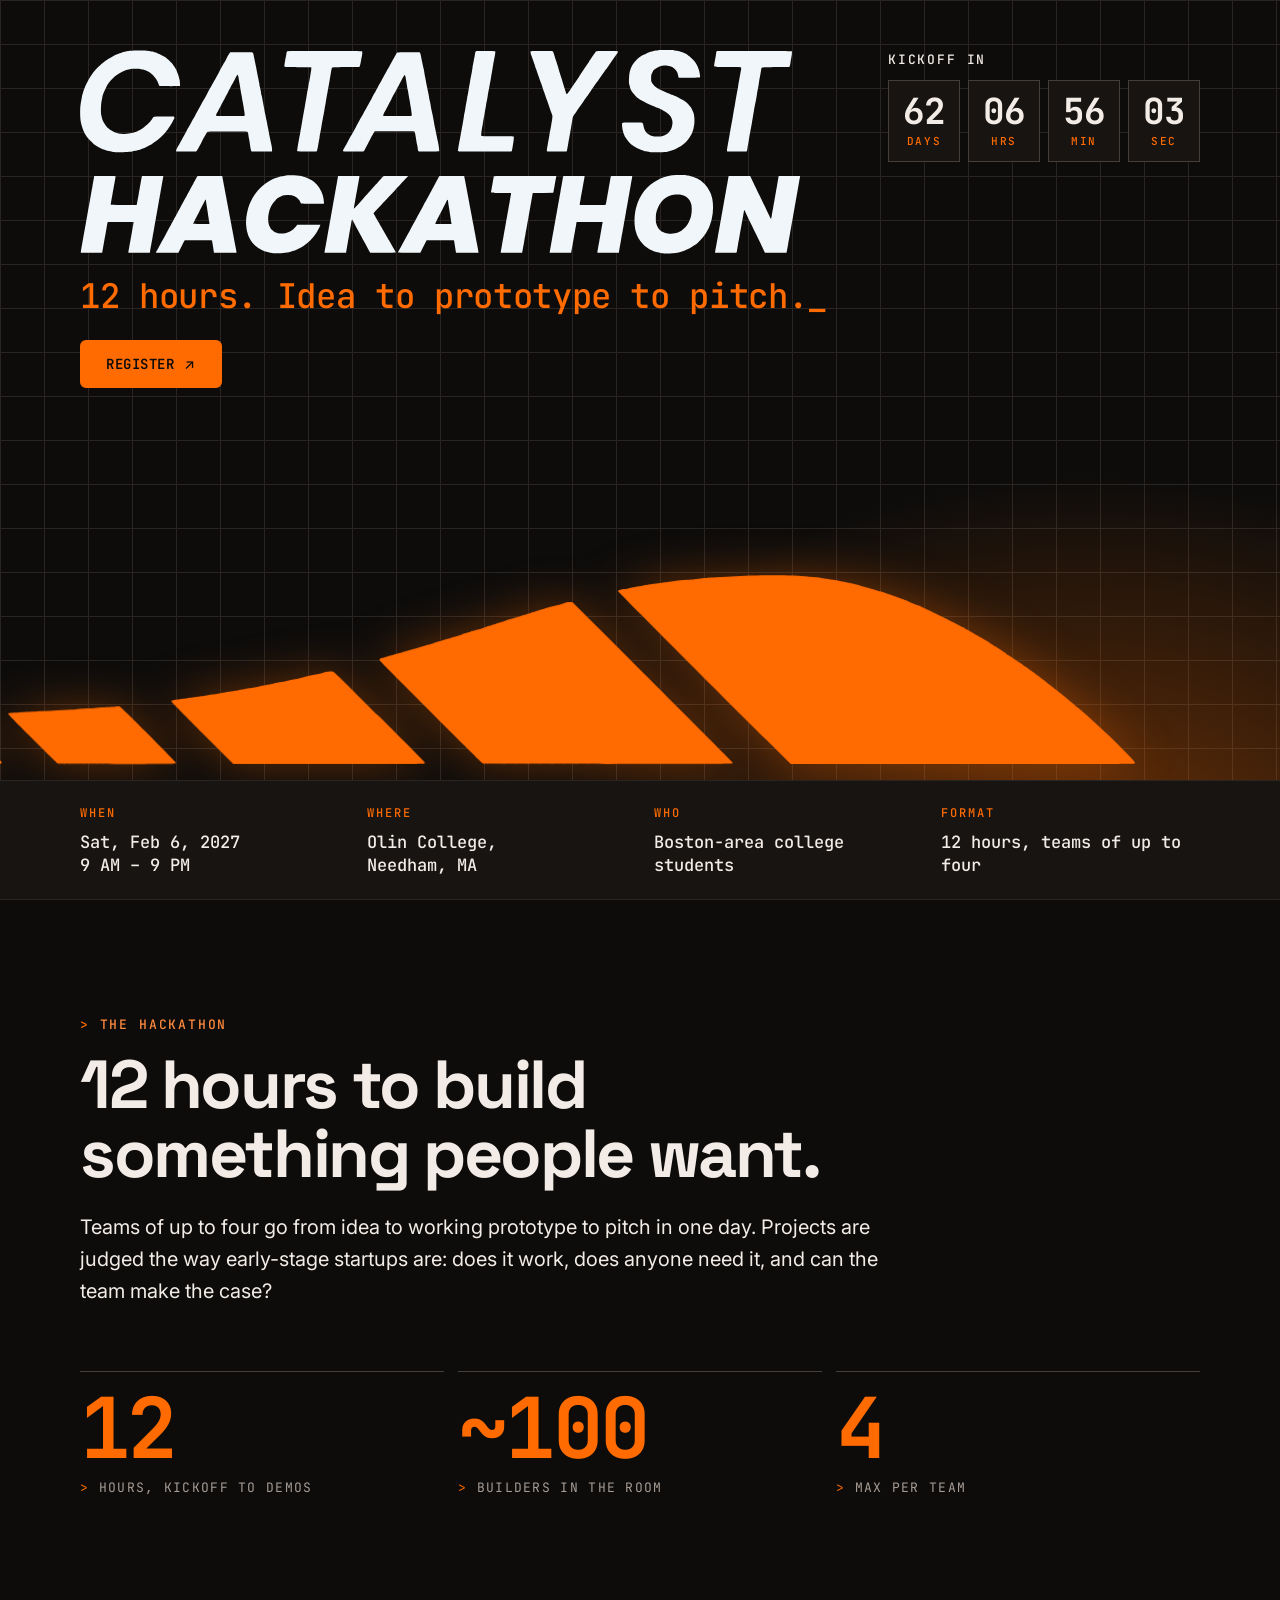
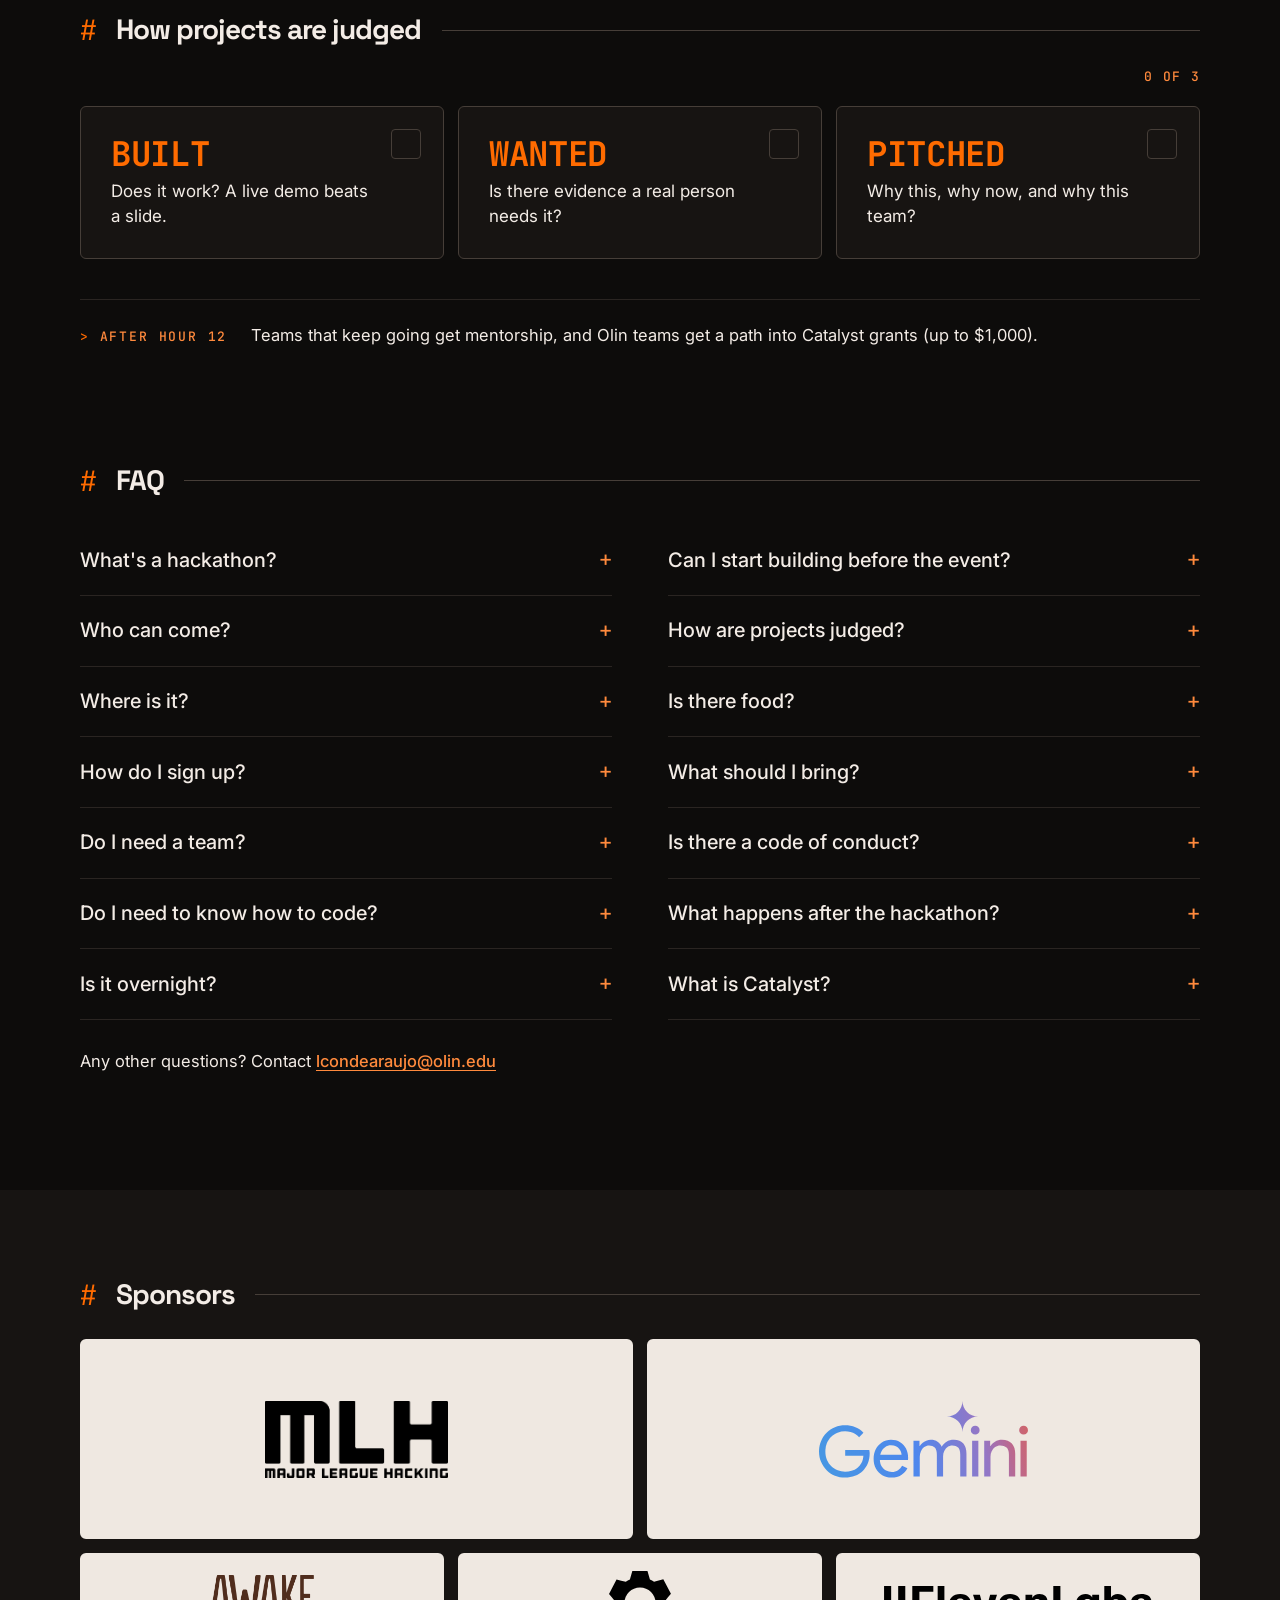
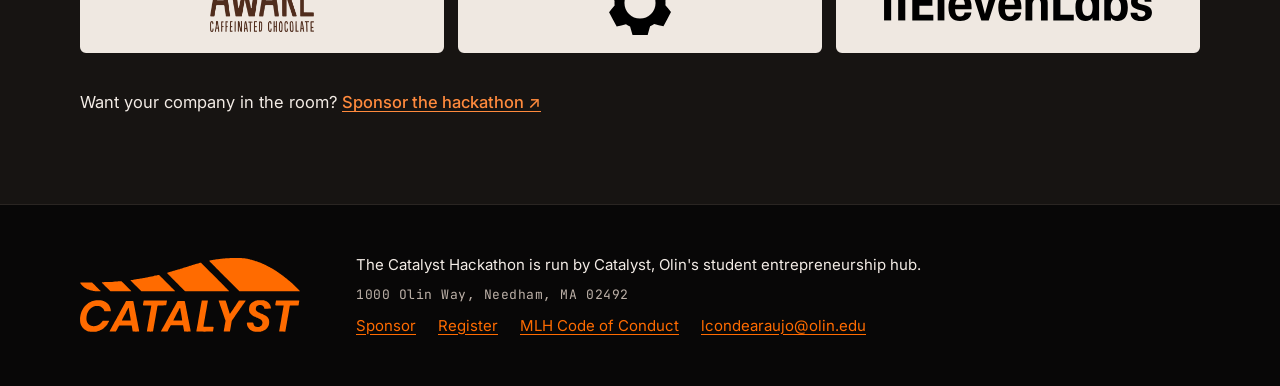
==== commit 748bf064: "Hackathon: register via MLH, add MLH + Gemini sponsors, sync to github.io - Point all Register links" ====
--- a/hackathon/index.html
+++ b/hackathon/index.html
@@ -33,7 +33,7 @@
         <a href="#faq">FAQ</a>
         <a href="#sponsors">Sponsors</a>
       </div>
-      <a class="btn btn--ink" href="register">Register <span class="arrow-out" aria-hidden="true">↗</span></a>
+      <a class="btn btn--ink" href="https://events.mlh.com/events/15650-hack-day-with-catalyst">Register <span class="arrow-out" aria-hidden="true">↗</span></a>
       <!-- MLH trust badge: if MLH sends you a badge snippet, paste it inside this div. -->
       <div class="mlh-badge-slot"></div>
     </nav>
@@ -48,7 +48,7 @@
         <h1 class="hero-title" id="hero-title"><img src="assets/hero-title.svg" width="1814" height="516" alt="Catalyst Hackathon"></h1>
         <p class="hero-tag">12 hours. Idea to prototype to pitch.</p>
         <div class="hero-ctas">
-          <a class="btn btn--ink" href="register">Register <span class="arrow-out" aria-hidden="true">↗</span></a>
+          <a class="btn btn--ink" href="https://events.mlh.com/events/15650-hack-day-with-catalyst">Register <span class="arrow-out" aria-hidden="true">↗</span></a>
         </div>
       </div>
       <p class="countdown" id="countdown" hidden aria-live="off"></p>
@@ -108,7 +108,7 @@
           <details><summary>What's a hackathon?</summary><p>A one-day build sprint. You team up, pick a problem, build a working prototype, and demo it at the end. Here that's 12 hours, kickoff to demos.</p></details>
           <details><summary>Who can come?</summary><p>College students in the Boston area. There's room for about 100 builders.</p></details>
           <details><summary>Where is it?</summary><p>Olin College, 1000 Olin Way, Needham, MA 02492. <a href="https://www.google.com/maps/search/?api=1&amp;query=Olin+College+of+Engineering%2C+1000+Olin+Way%2C+Needham%2C+MA+02492" target="_blank" rel="noopener">Get directions</a>.</p></details>
-          <details><summary>How do I sign up?</summary><p>Fill out the <a href="register">registration form</a>. We'll email registered builders with details before the event.</p></details>
+          <details><summary>How do I sign up?</summary><p>Register on <a href="https://events.mlh.com/events/15650-hack-day-with-catalyst">MLH</a>. We'll email registered builders with details before the event.</p></details>
           <details><summary>Do I need a team?</summary><p>No. Teams form around a problem at kickoff, so you can come solo and find people there. Teams max out at four.</p></details>
           <details><summary>Do I need to know how to code?</summary><p>No. Projects are judged on whether they work, whether someone needs them, and how well the team makes the case. Teams need builders, designers, and people who can talk to users.</p></details>
           <details><summary>Is it overnight?</summary><p>No. It runs 9 AM to 9 PM on Saturday, Feb 6, 2027.</p></details>
@@ -131,8 +131,12 @@
     <div class="wrap">
       <h2 class="rule-head" id="sponsors-title">Sponsors</h2>
       <!-- Sponsor wall: to add a sponsor, copy one of the filled links below, point it at their
-           site, and swap in <img src="assets/sponsors/NAME.svg" alt="Company name">. Rows hold three. -->
+           site, and swap in <img src="assets/sponsors/NAME.svg" alt="Company name">. Top row (--lg) holds two headline sponsors; other rows hold three. -->
       <div class="sponsor-wall">
+        <div class="sponsor-row sponsor-row--lg">
+          <a class="sponsor-slot sponsor-slot--filled" href="https://mlh.io" target="_blank" rel="noopener"><img src="assets/sponsors/mlh.png" width="1669" height="703" alt="Major League Hacking"></a>
+          <a class="sponsor-slot sponsor-slot--filled" href="https://gemini.google.com" target="_blank" rel="noopener"><img src="assets/sponsors/gemini.svg" width="344" height="127" alt="Google Gemini"></a>
+        </div>
         <div class="sponsor-row sponsor-row--sm">
           <a class="sponsor-slot sponsor-slot--filled" href="https://awakechocolate.com" target="_blank" rel="noopener"><img src="assets/sponsors/awake-brown.png" width="800" height="439" alt="Awake Caffeinated Chocolate"></a>
           <a class="sponsor-slot sponsor-slot--filled" href="https://www.mechanize.work" target="_blank" rel="noopener" style="padding-block:8px"><img src="assets/sponsors/mechanize.svg" width="300" height="310" alt="Mechanize" style="width:auto;height:80px;max-height:none"></a>
@@ -152,7 +156,7 @@
       <p class="mono" style="margin:0">1000 Olin Way, Needham, MA 02492</p>
       <div class="footer-links">
         <a href="sponsor.html">Sponsor</a>
-        <a href="register.html">Register</a>
+        <a href="https://events.mlh.com/events/15650-hack-day-with-catalyst">Register</a>
         <a href="https://github.com/MLH/mlh-policies/blob/main/code-of-conduct.md" target="_blank" rel="noopener">MLH Code of Conduct</a>
         <a href="mailto:lcondearaujo@olin.edu">lcondearaujo@olin.edu</a>
       </div>
--- a/hackathon/styles.css
+++ b/hackathon/styles.css
@@ -213,6 +213,9 @@
 .sponsor-slot img { display: block; width: auto; height: auto; max-width: 80%; max-height: 72px; }
 .sponsor-slot--filled { border-style: solid; border-color: var(--line); }
 .sponsor-row--sm .sponsor-slot { min-height: 96px; }
+.sponsor-row--lg { grid-template-columns: repeat(2, minmax(0, 1fr)); }
+.sponsor-row--lg .sponsor-slot { min-height: 200px; }
+.sponsor-row--lg .sponsor-slot img { max-width: 70%; max-height: 110px; }
 .slot-tier { font-family: var(--f-mono); font-size: 12px; font-weight: 500; letter-spacing: 0.14em; text-transform: uppercase; color: var(--orange-deep); }
 .slot-text { font-family: var(--f-display); font-weight: 600; font-size: clamp(14px, 1.8vw, 18px); line-height: 1.25; color: var(--ink-soft); }
 .sponsor-row--sm .slot-text { font-size: clamp(13px, 1.5vw, 15px); }
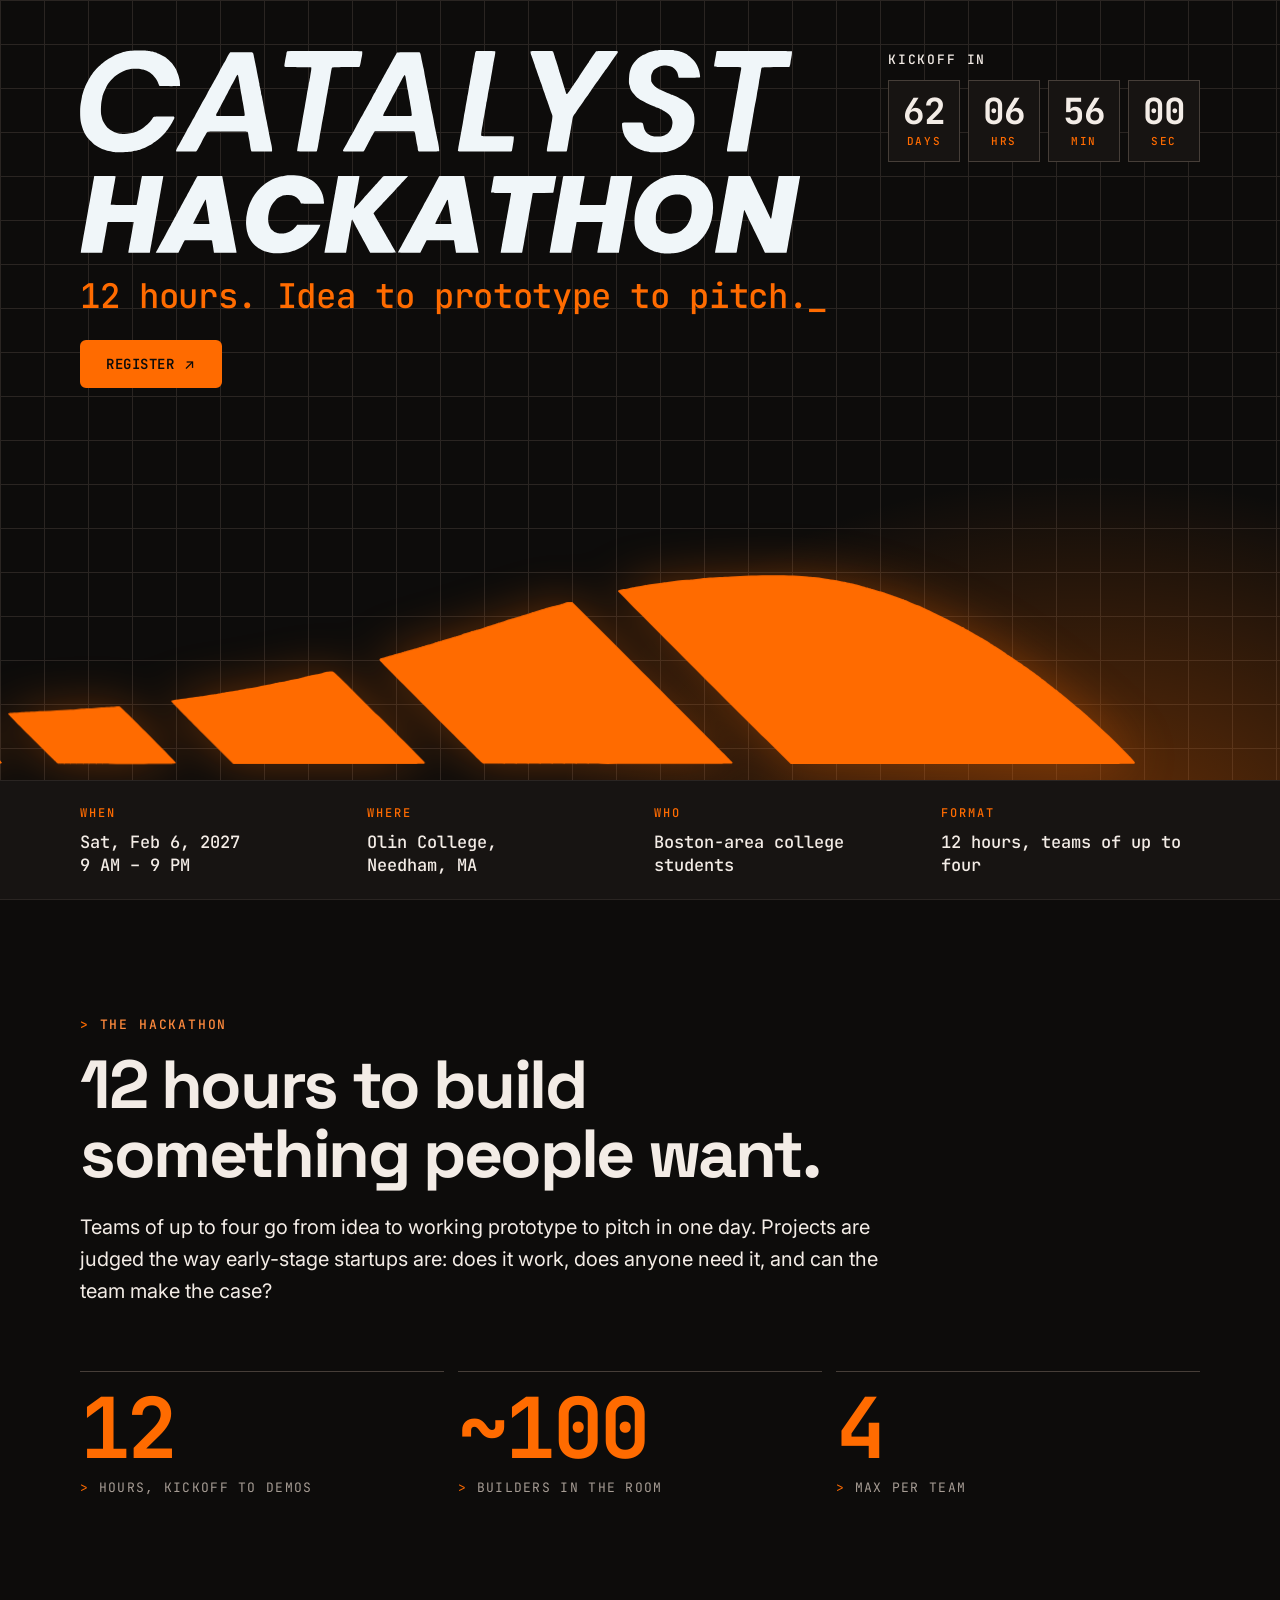
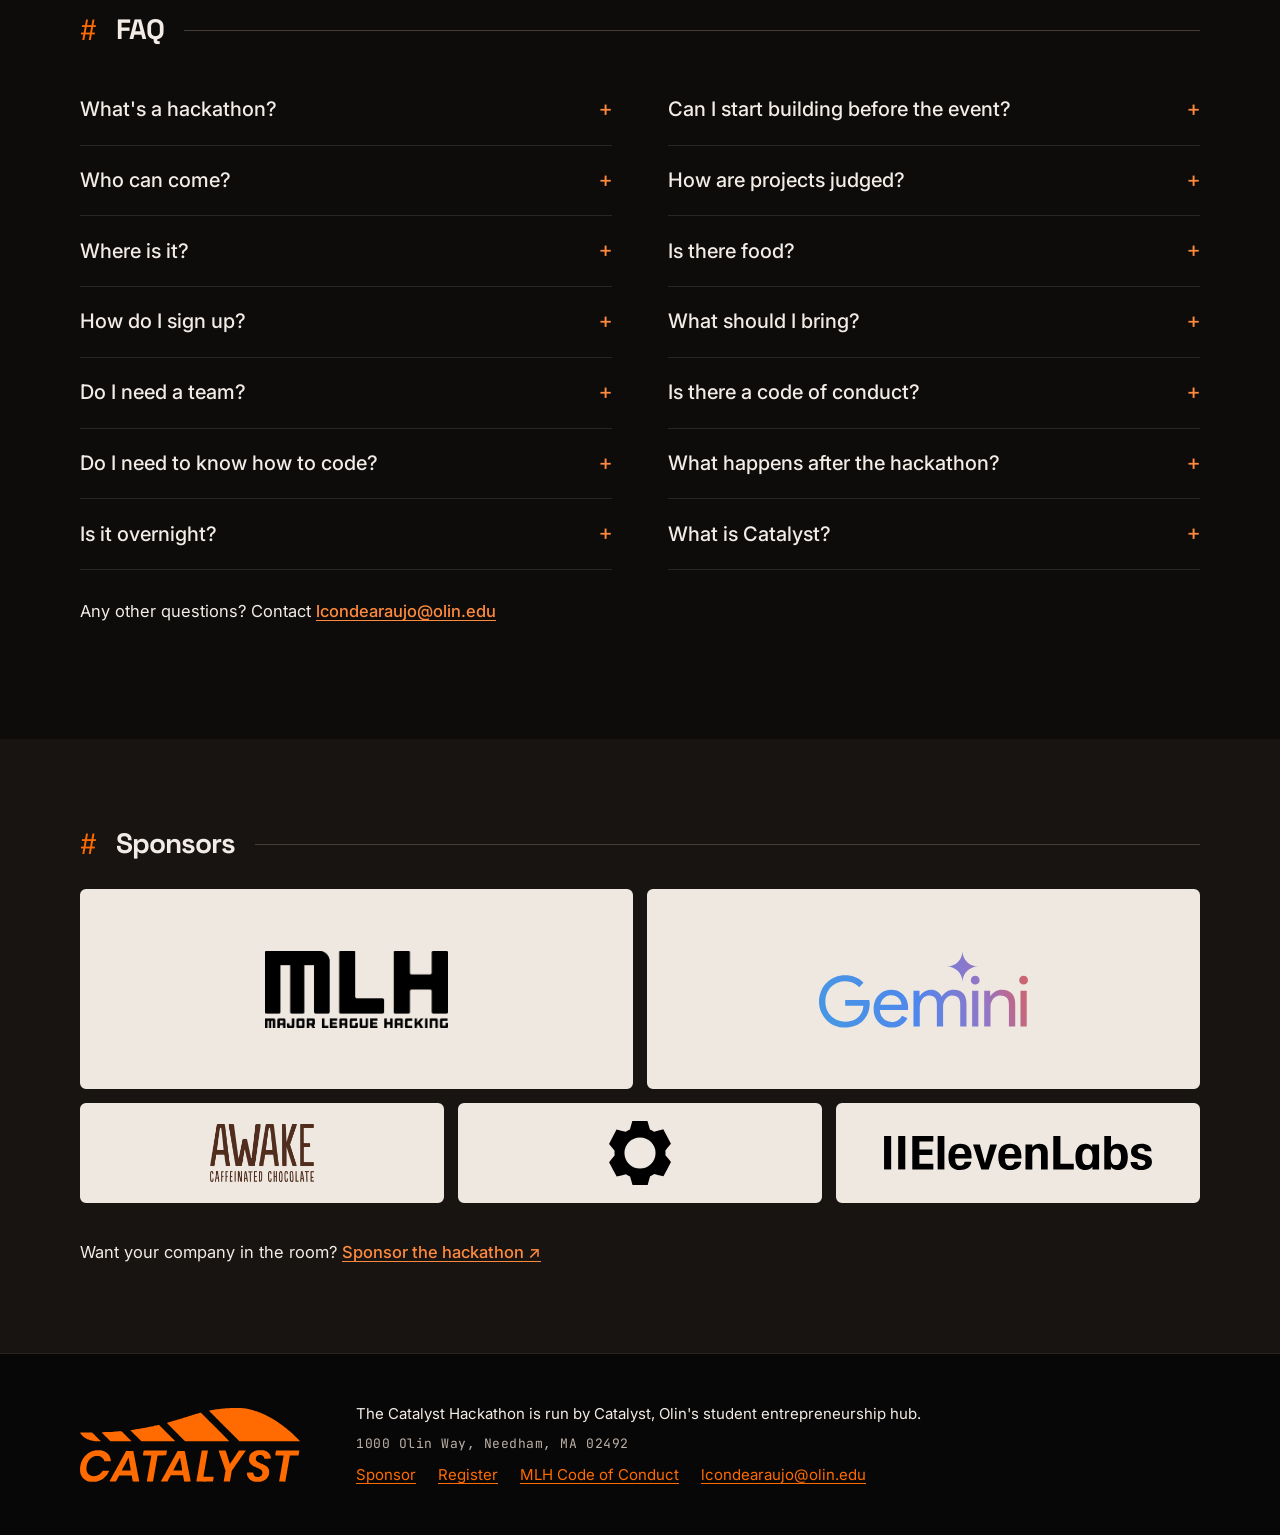
==== commit 61cc4bee: "changes" ====
--- a/hackathon/index.html
+++ b/hackathon/index.html
@@ -84,22 +84,6 @@
     </div>
   </section>
 
-  <section class="section" id="judging" aria-labelledby="judging-title">
-    <div class="wrap">
-      <h2 class="rule-head" id="judging-title">How projects are judged</h2>
-      <div class="gut js-only"><span class="gut-score" id="gut-score" aria-live="polite">0 of 3</span></div>
-      <ul class="criteria" id="criteria">
-        <li><button class="crit" type="button" aria-pressed="false"><span class="crit-title">Built</span><span class="crit-text">Does it work? A live demo beats a slide.</span><span class="crit-box" aria-hidden="true"><svg viewBox="0 0 24 24"><path d="M4 12.5l5 5L20 6.5"/></svg></span></button></li>
-        <li><button class="crit" type="button" aria-pressed="false"><span class="crit-title">Wanted</span><span class="crit-text">Is there evidence a real person needs it?</span><span class="crit-box" aria-hidden="true"><svg viewBox="0 0 24 24"><path d="M4 12.5l5 5L20 6.5"/></svg></span></button></li>
-        <li><button class="crit" type="button" aria-pressed="false"><span class="crit-title">Pitched</span><span class="crit-text">Why this, why now, and why this team?</span><span class="crit-box" aria-hidden="true"><svg viewBox="0 0 24 24"><path d="M4 12.5l5 5L20 6.5"/></svg></span></button></li>
-      </ul>
-      <div class="after">
-        <p class="eyebrow">After hour 12</p>
-        <p>Teams that keep going get mentorship, and Olin teams get a path into Catalyst grants (up to $1,000).</p>
-      </div>
-    </div>
-  </section>
-
   <section class="section" id="faq" aria-labelledby="faq-title">
     <div class="wrap">
       <h2 class="rule-head" id="faq-title">FAQ</h2>
--- a/hackathon/styles.css
+++ b/hackathon/styles.css
@@ -589,6 +589,7 @@
 /* ---------- register page: simple top bar + fact-card header ---------- */
 .topbar--simple .nav-toggle { display: none !important; }
 .topbar--simple .nav-links { display: flex !important; position: static; flex-direction: row; align-items: center; gap: clamp(14px, 2.4vw, 28px); padding: 0; border: 0; background: none; }
+.nav .nav-links a[aria-current="page"] { color: var(--orange); }
 .topbar--simple .nav .nav-links a { padding: 0; border: 0; color: var(--ink-soft); }
 .topbar--simple .nav .nav-links a:hover { color: var(--orange); }
 .bar-back { white-space: nowrap; }
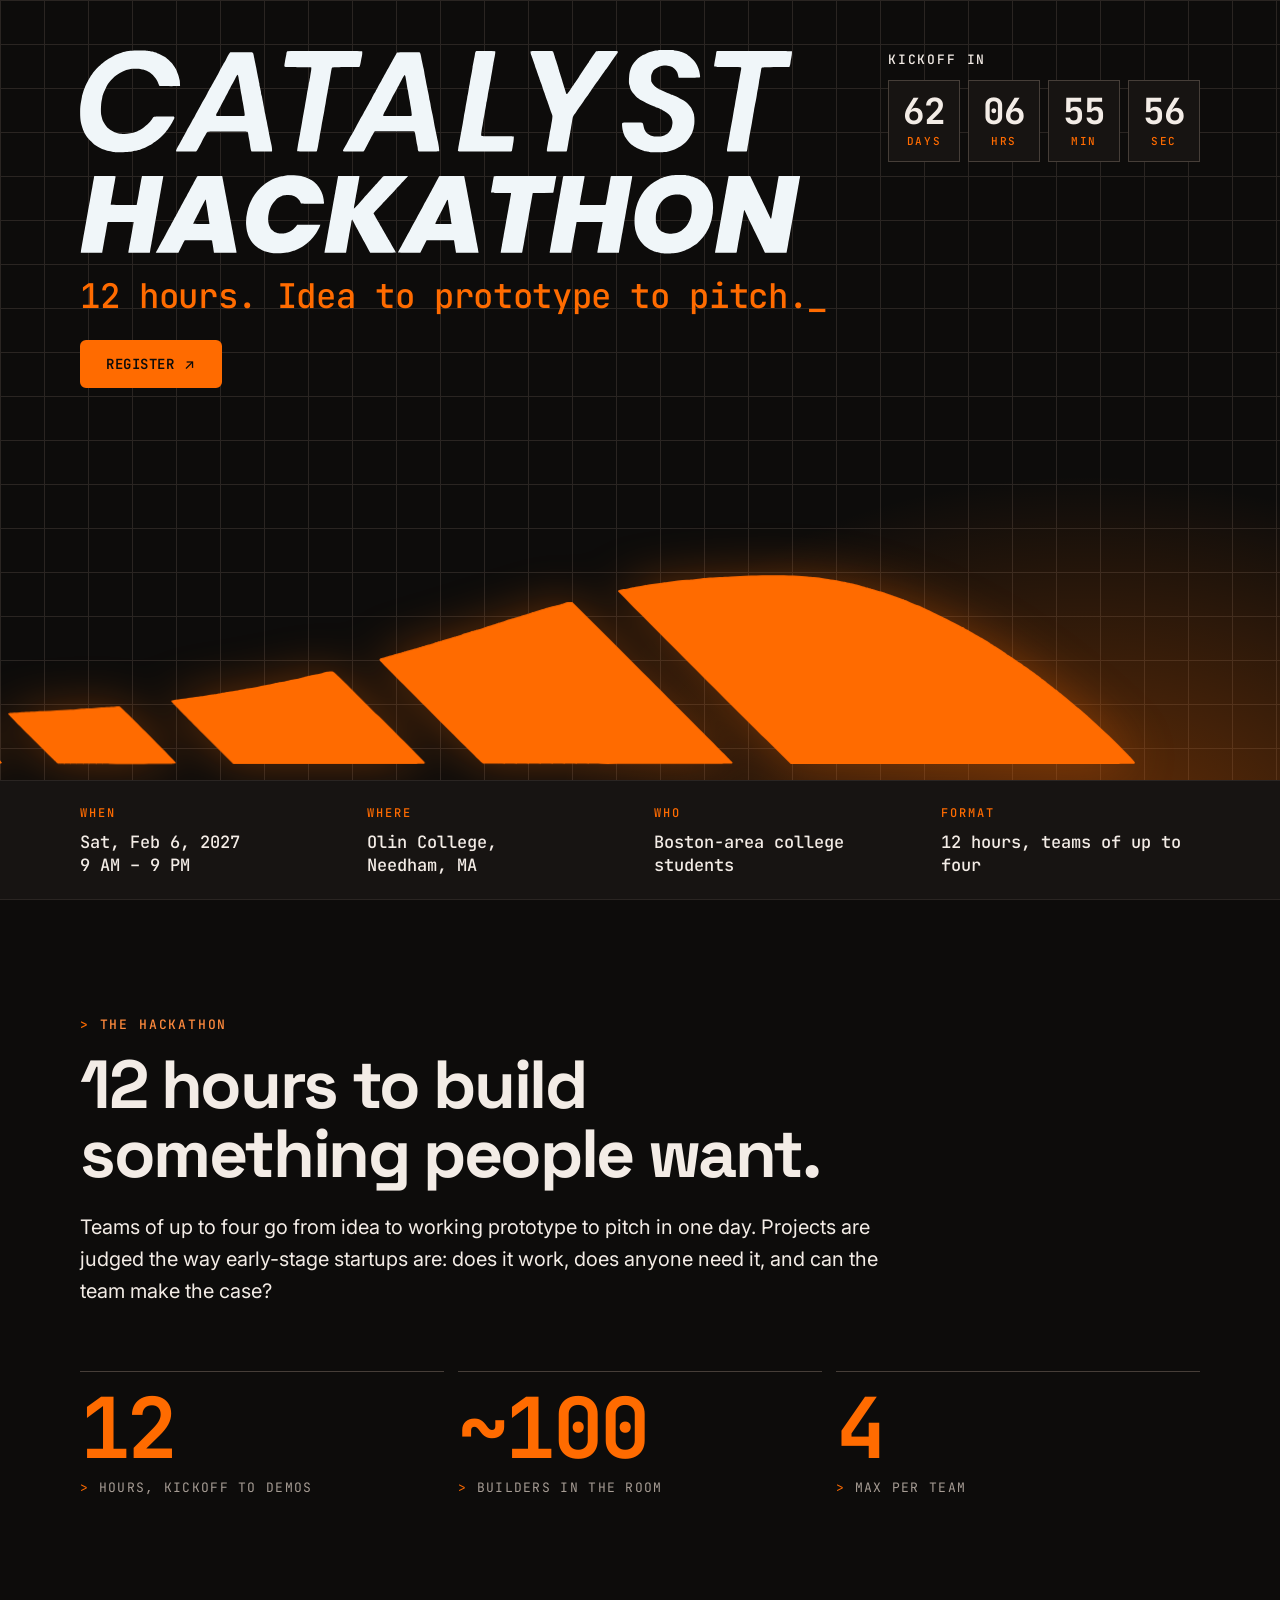
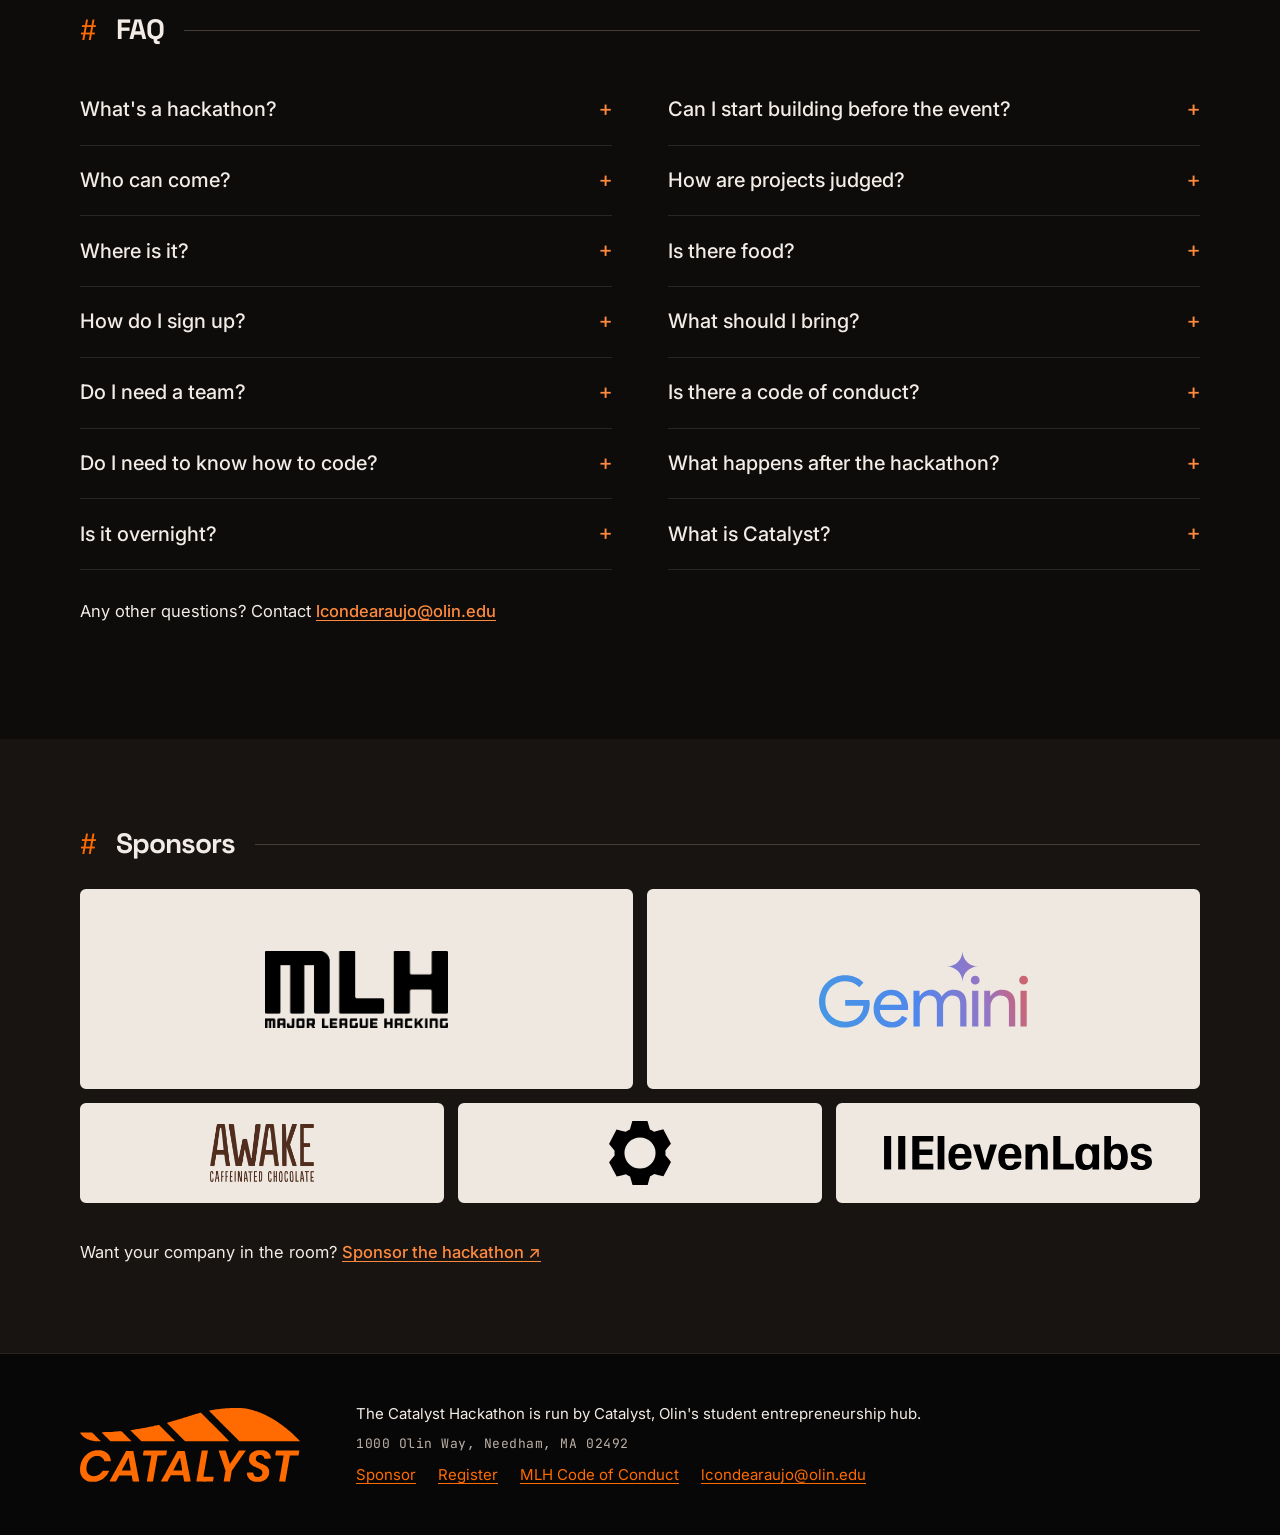
==== commit de99af48: "changes" ====
--- a/hackathon/index.html
+++ b/hackathon/index.html
@@ -33,7 +33,7 @@
         <a href="#faq">FAQ</a>
         <a href="#sponsors">Sponsors</a>
       </div>
-      <a class="btn btn--ink" href="https://events.mlh.com/events/15650-hack-day-with-catalyst">Register <span class="arrow-out" aria-hidden="true">↗</span></a>
+      <a class="btn btn--ink" href="https://events.mlh.com/events/15650-hack-day-with-catalyst" target="_blank" rel="noopener">Register <span class="arrow-out" aria-hidden="true">↗</span></a>
       <!-- MLH trust badge: if MLH sends you a badge snippet, paste it inside this div. -->
       <div class="mlh-badge-slot"></div>
     </nav>
@@ -48,7 +48,7 @@
         <h1 class="hero-title" id="hero-title"><img src="assets/hero-title.svg" width="1814" height="516" alt="Catalyst Hackathon"></h1>
         <p class="hero-tag">12 hours. Idea to prototype to pitch.</p>
         <div class="hero-ctas">
-          <a class="btn btn--ink" href="https://events.mlh.com/events/15650-hack-day-with-catalyst">Register <span class="arrow-out" aria-hidden="true">↗</span></a>
+          <a class="btn btn--ink" href="https://events.mlh.com/events/15650-hack-day-with-catalyst" target="_blank" rel="noopener">Register <span class="arrow-out" aria-hidden="true">↗</span></a>
         </div>
       </div>
       <p class="countdown" id="countdown" hidden aria-live="off"></p>
@@ -92,7 +92,7 @@
           <details><summary>What's a hackathon?</summary><p>A one-day build sprint. You team up, pick a problem, build a working prototype, and demo it at the end. Here that's 12 hours, kickoff to demos.</p></details>
           <details><summary>Who can come?</summary><p>College students in the Boston area. There's room for about 100 builders.</p></details>
           <details><summary>Where is it?</summary><p>Olin College, 1000 Olin Way, Needham, MA 02492. <a href="https://www.google.com/maps/search/?api=1&amp;query=Olin+College+of+Engineering%2C+1000+Olin+Way%2C+Needham%2C+MA+02492" target="_blank" rel="noopener">Get directions</a>.</p></details>
-          <details><summary>How do I sign up?</summary><p>Register on <a href="https://events.mlh.com/events/15650-hack-day-with-catalyst">MLH</a>. We'll email registered builders with details before the event.</p></details>
+          <details><summary>How do I sign up?</summary><p>Register on <a href="https://events.mlh.com/events/15650-hack-day-with-catalyst" target="_blank" rel="noopener">MLH</a>. We'll email registered builders with details before the event.</p></details>
           <details><summary>Do I need a team?</summary><p>No. Teams form around a problem at kickoff, so you can come solo and find people there. Teams max out at four.</p></details>
           <details><summary>Do I need to know how to code?</summary><p>No. Projects are judged on whether they work, whether someone needs them, and how well the team makes the case. Teams need builders, designers, and people who can talk to users.</p></details>
           <details><summary>Is it overnight?</summary><p>No. It runs 9 AM to 9 PM on Saturday, Feb 6, 2027.</p></details>
@@ -140,7 +140,7 @@
       <p class="mono" style="margin:0">1000 Olin Way, Needham, MA 02492</p>
       <div class="footer-links">
         <a href="sponsor.html">Sponsor</a>
-        <a href="https://events.mlh.com/events/15650-hack-day-with-catalyst">Register</a>
+        <a href="https://events.mlh.com/events/15650-hack-day-with-catalyst" target="_blank" rel="noopener">Register</a>
         <a href="https://github.com/MLH/mlh-policies/blob/main/code-of-conduct.md" target="_blank" rel="noopener">MLH Code of Conduct</a>
         <a href="mailto:lcondearaujo@olin.edu">lcondearaujo@olin.edu</a>
       </div>
